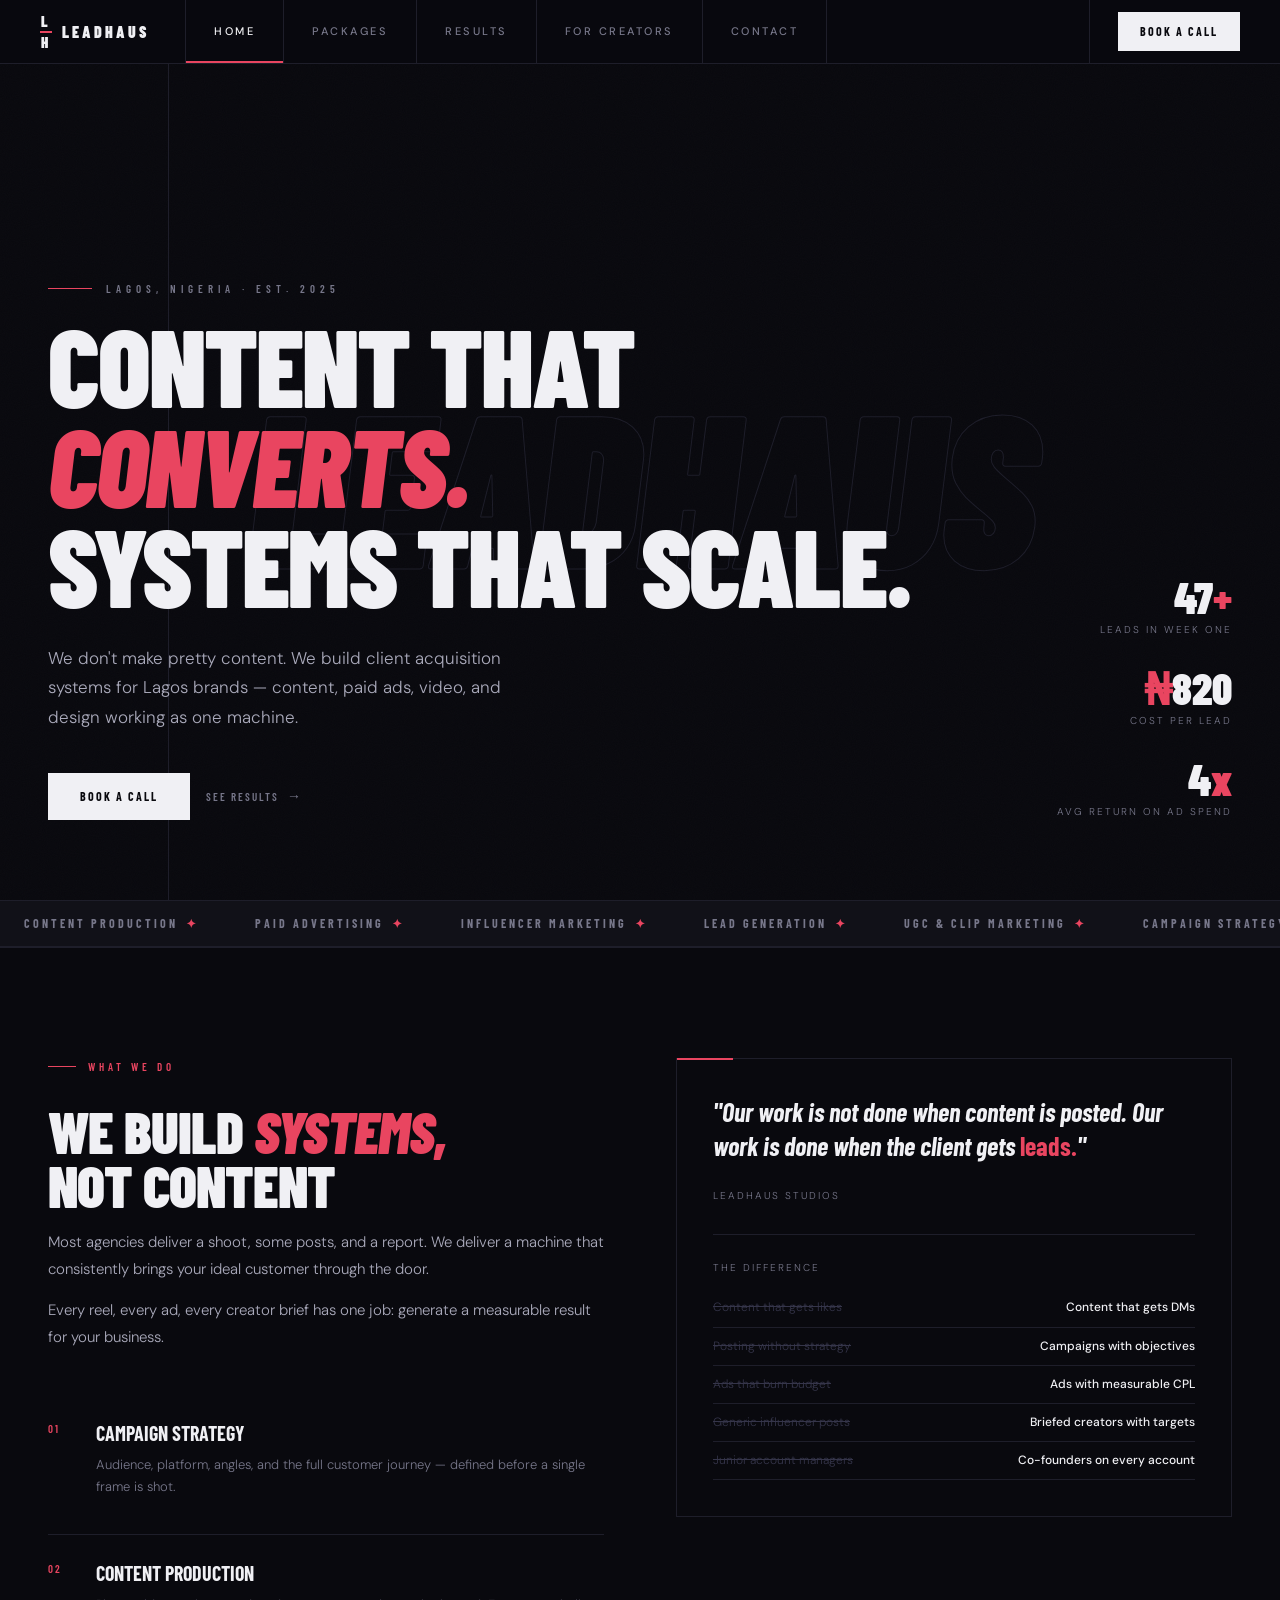
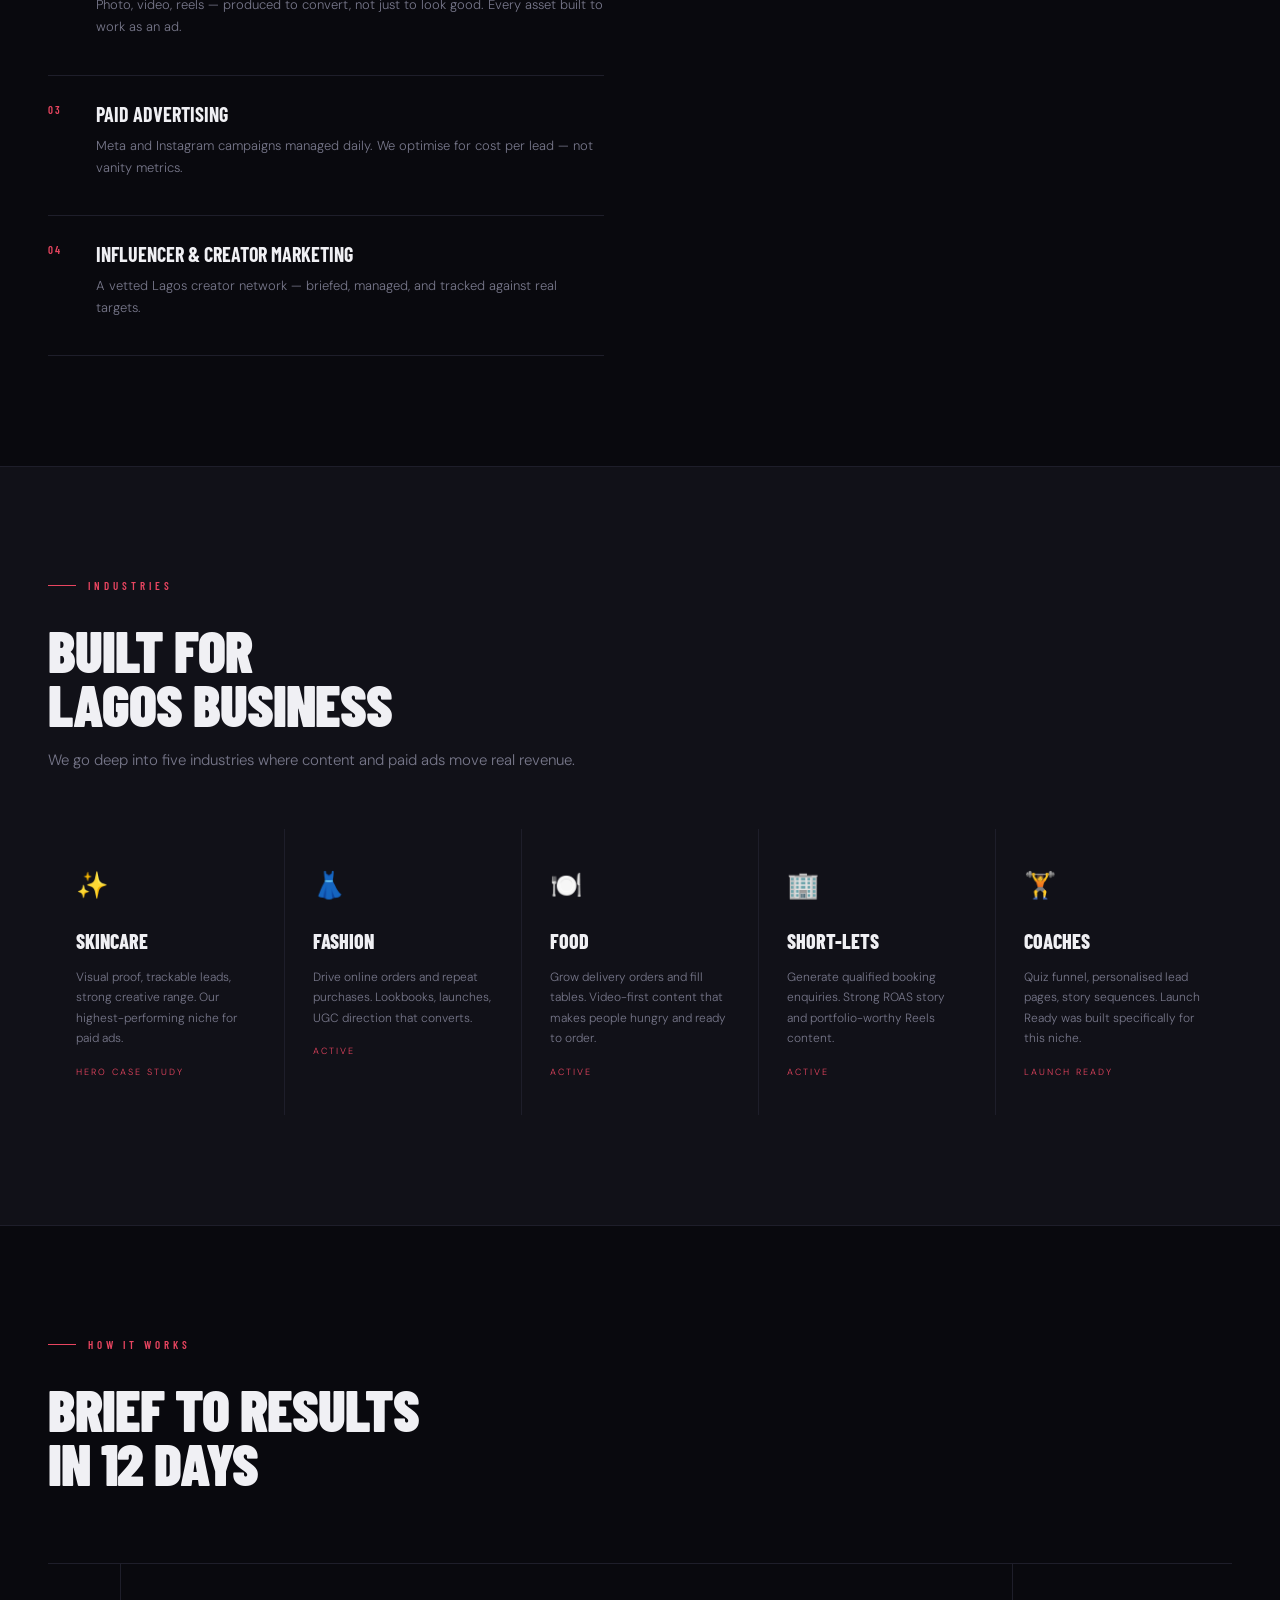
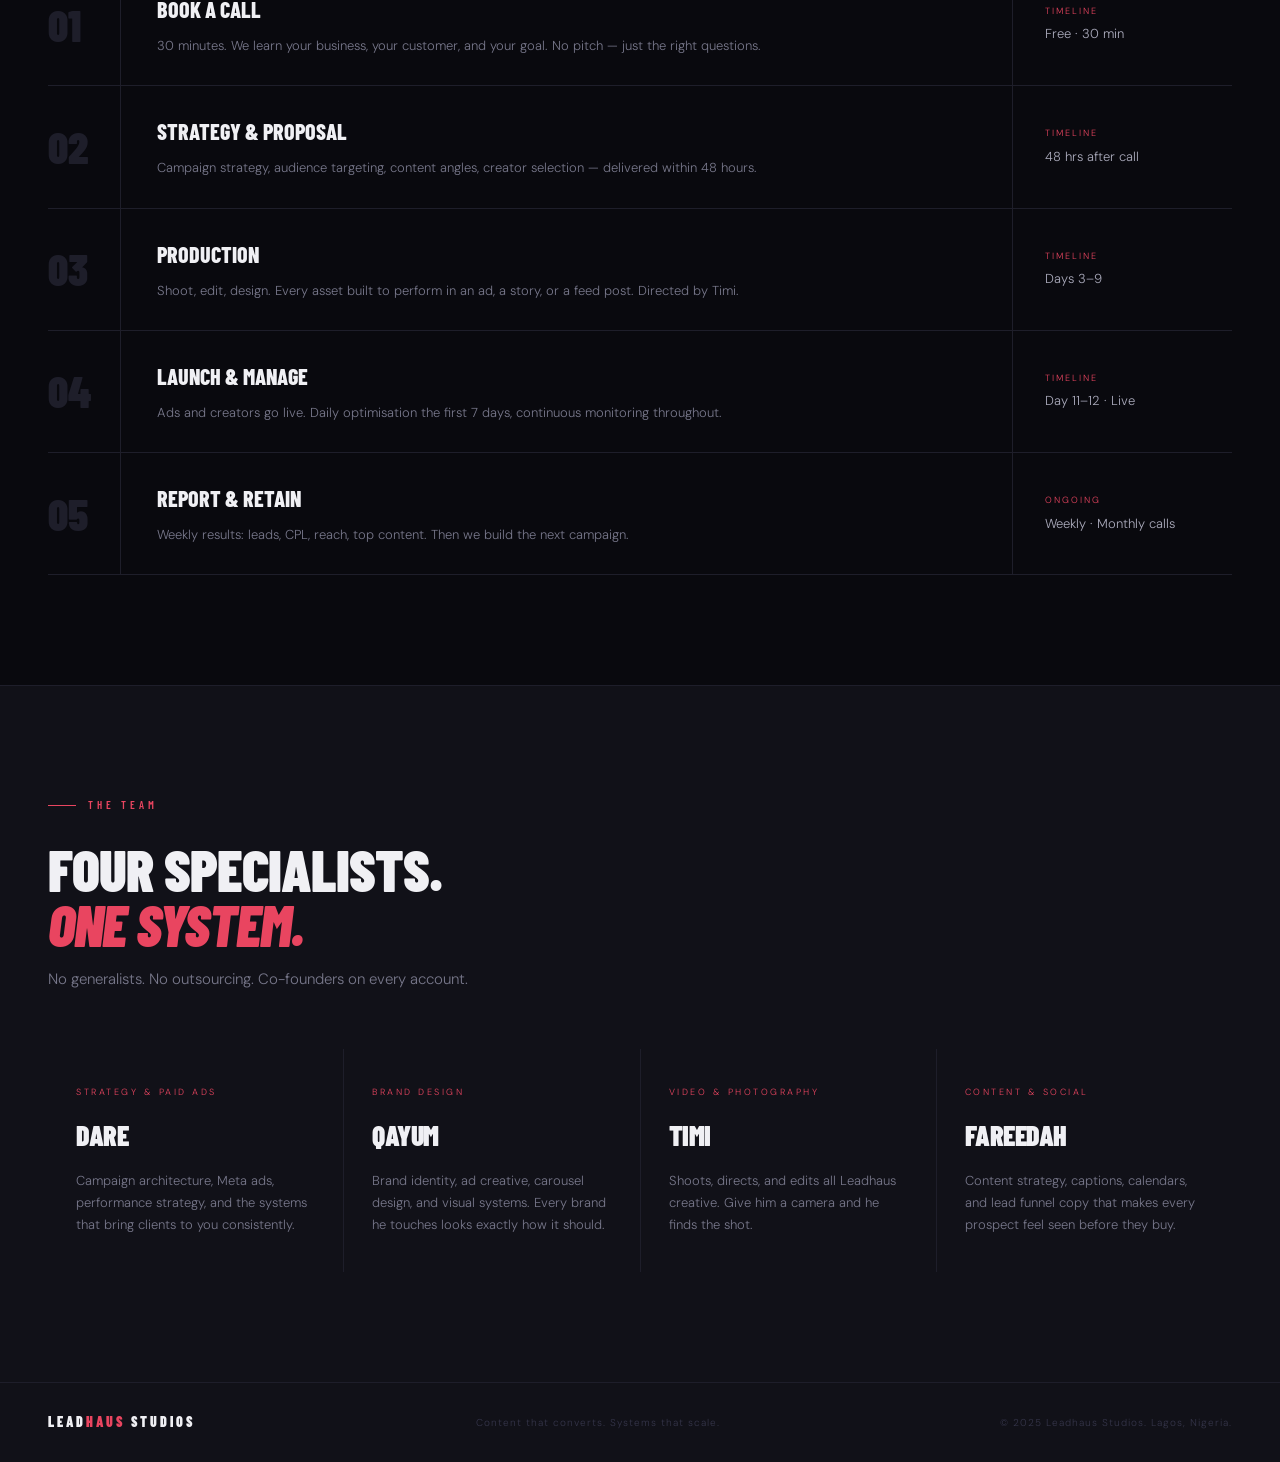
==== index.html @ 89b070f8 "Add files via upload" ====
<!DOCTYPE html>
<html lang="en">
<head>
<meta charset="UTF-8"/>
<meta name="viewport" content="width=device-width, initial-scale=1.0"/>
<title>Leadhaus Studios — Content That Converts. Systems That Scale.</title>
<link rel="preconnect" href="https://fonts.googleapis.com"/>
<link href="https://fonts.googleapis.com/css2?family=Barlow+Condensed:ital,wght@0,300;0,400;0,600;0,700;0,800;0,900;1,700;1,900&family=DM+Sans:ital,wght@0,300;0,400;0,500;1,300&display=swap" rel="stylesheet"/>
<link rel="stylesheet" href="style.css"/>
</head>
<body>
<nav>
  <a href="index.html" class="nav-logo">
    <div class="nlm"><span>L</span><div class="nlr"></div><span>H</span></div>
    LEADHAUS
  </a>
  <ul class="nav-links">
    <li><a href="index.html" class="active">Home</a></li>
    <li><a href="packages.html">Packages</a></li>
    <li><a href="results.html">Results</a></li>
    <li><a href="creators.html">For Creators</a></li>
    <li><a href="contact.html">Contact</a></li>
  </ul>
  <div class="nav-right"><a href="contact.html" class="nav-cta">Book a Call</a></div>
</nav>
<main>
<section class="hero">
    <div class="hero-ghost">LEADHAUS</div>
    <div class="hero-line" style="left:calc(48px + 120px)"></div>
    <div class="hero-content">
      <div class="hero-eye fade-up">Lagos, Nigeria &middot; Est. 2025</div>
      <h1 class="fade-up d1">Content That<br/><em>Converts.</em><br/>Systems That Scale.</h1>
      <p class="hero-sub fade-up d2">We don't make pretty content. We build client acquisition systems for Lagos brands — content, paid ads, video, and design working as one machine.</p>
      <div class="hero-acts fade-up d3">
        <a class="btn-p" href="contact.html">Book a Call</a>
        <a class="btn-g" href="results.html">See Results</a>
      </div>
    </div>
    <div class="hero-nums fade-up d2">
      <div class="hnum"><div class="hnum-n">47<span>+</span></div><div class="hnum-l">Leads in Week One</div></div>
      <div class="hnum"><div class="hnum-n"><span>₦</span>820</div><div class="hnum-l">Cost Per Lead</div></div>
      <div class="hnum"><div class="hnum-n">4<span>x</span></div><div class="hnum-l">Avg Return on Ad Spend</div></div>
    </div>
  </section>

  <div class="ticker-w">
    <div class="ticker">
      <span class="tick-i">Content Production<span>✦</span></span><span class="tick-i">Paid Advertising<span>✦</span></span><span class="tick-i">Influencer Marketing<span>✦</span></span><span class="tick-i">Lead Generation<span>✦</span></span><span class="tick-i">UGC &amp; Clip Marketing<span>✦</span></span><span class="tick-i">Campaign Strategy<span>✦</span></span><span class="tick-i">Lagos Market Experts<span>✦</span></span>
      <span class="tick-i">Content Production<span>✦</span></span><span class="tick-i">Paid Advertising<span>✦</span></span><span class="tick-i">Influencer Marketing<span>✦</span></span><span class="tick-i">Lead Generation<span>✦</span></span><span class="tick-i">UGC &amp; Clip Marketing<span>✦</span></span><span class="tick-i">Campaign Strategy<span>✦</span></span><span class="tick-i">Lagos Market Experts<span>✦</span></span>
    </div>
  </div>

  <section class="what">
    <div class="what-g">
      <div>
        <div class="sec-label fade-up">What We Do</div>
        <h2 class="fade-up d1">We Build <em>Systems,</em><br/>Not Content</h2>
        <p class="fade-up d2">Most agencies deliver a shoot, some posts, and a report. We deliver a machine that consistently brings your ideal customer through the door.</p>
        <p class="fade-up d2">Every reel, every ad, every creator brief has one job: generate a measurable result for your business.</p>
        <div class="svcs fade-up d3">
          <div class="svc"><div class="svc-n">01</div><div class="svc-b"><h4>Campaign Strategy</h4><p>Audience, platform, angles, and the full customer journey — defined before a single frame is shot.</p></div></div>
          <div class="svc"><div class="svc-n">02</div><div class="svc-b"><h4>Content Production</h4><p>Photo, video, reels — produced to convert, not just to look good. Every asset built to work as an ad.</p></div></div>
          <div class="svc"><div class="svc-n">03</div><div class="svc-b"><h4>Paid Advertising</h4><p>Meta and Instagram campaigns managed daily. We optimise for cost per lead — not vanity metrics.</p></div></div>
          <div class="svc"><div class="svc-n">04</div><div class="svc-b"><h4>Influencer &amp; Creator Marketing</h4><p>A vetted Lagos creator network — briefed, managed, and tracked against real targets.</p></div></div>
        </div>
      </div>
      <div>
        <div class="stmt fade-up d1">
          <blockquote>"Our work is not done when content is posted. Our work is done when the client gets <em>leads.</em>"</blockquote>
          <cite>Leadhaus Studios</cite>
          <div class="vs">
            <p>The difference</p>
            <div class="vs-row"><span class="no">Content that gets likes</span><span class="yes">Content that gets DMs</span></div>
            <div class="vs-row"><span class="no">Posting without strategy</span><span class="yes">Campaigns with objectives</span></div>
            <div class="vs-row"><span class="no">Ads that burn budget</span><span class="yes">Ads with measurable CPL</span></div>
            <div class="vs-row"><span class="no">Generic influencer posts</span><span class="yes">Briefed creators with targets</span></div>
            <div class="vs-row"><span class="no">Junior account managers</span><span class="yes">Co-founders on every account</span></div>
          </div>
        </div>
      </div>
    </div>
  </section>

  <section class="inds">
    <div class="inds-hd">
      <div class="sec-label fade-up">Industries</div>
      <h2 class="fade-up d1">Built For<br/>Lagos Business</h2>
      <p class="fade-up d2">We go deep into five industries where content and paid ads move real revenue.</p>
    </div>
    <div class="ind-g">
      <div class="ind-c fade-up"><span class="ind-icon">✨</span><h3>Skincare</h3><p>Visual proof, trackable leads, strong creative range. Our highest-performing niche for paid ads.</p><div class="ind-tag">Hero Case Study</div></div>
      <div class="ind-c fade-up d1"><span class="ind-icon">👗</span><h3>Fashion</h3><p>Drive online orders and repeat purchases. Lookbooks, launches, UGC direction that converts.</p><div class="ind-tag">Active</div></div>
      <div class="ind-c fade-up d2"><span class="ind-icon">🍽️</span><h3>Food</h3><p>Grow delivery orders and fill tables. Video-first content that makes people hungry and ready to order.</p><div class="ind-tag">Active</div></div>
      <div class="ind-c fade-up d3"><span class="ind-icon">🏢</span><h3>Short-lets</h3><p>Generate qualified booking enquiries. Strong ROAS story and portfolio-worthy Reels content.</p><div class="ind-tag">Active</div></div>
      <div class="ind-c fade-up d4"><span class="ind-icon">🏋️</span><h3>Coaches</h3><p>Quiz funnel, personalised lead pages, story sequences. Launch Ready was built specifically for this niche.</p><div class="ind-tag">Launch Ready</div></div>
    </div>
  </section>

  <section class="proc">
    <div class="proc-hd">
      <div class="sec-label fade-up">How It Works</div>
      <h2 class="fade-up d1">Brief To Results<br/>In 12 Days</h2>
    </div>
    <div class="fade-up d1">
      <div class="step"><div class="sn">01</div><div class="sc"><h4>Book a Call</h4><p>30 minutes. We learn your business, your customer, and your goal. No pitch — just the right questions.</p></div><div class="sd"><div class="st">Timeline</div><div class="sn2">Free &middot; 30 min</div></div></div>
      <div class="step"><div class="sn">02</div><div class="sc"><h4>Strategy &amp; Proposal</h4><p>Campaign strategy, audience targeting, content angles, creator selection — delivered within 48 hours.</p></div><div class="sd"><div class="st">Timeline</div><div class="sn2">48 hrs after call</div></div></div>
      <div class="step"><div class="sn">03</div><div class="sc"><h4>Production</h4><p>Shoot, edit, design. Every asset built to perform in an ad, a story, or a feed post. Directed by Timi.</p></div><div class="sd"><div class="st">Timeline</div><div class="sn2">Days 3–9</div></div></div>
      <div class="step"><div class="sn">04</div><div class="sc"><h4>Launch &amp; Manage</h4><p>Ads and creators go live. Daily optimisation the first 7 days, continuous monitoring throughout.</p></div><div class="sd"><div class="st">Timeline</div><div class="sn2">Day 11–12 &middot; Live</div></div></div>
      <div class="step"><div class="sn">05</div><div class="sc"><h4>Report &amp; Retain</h4><p>Weekly results: leads, CPL, reach, top content. Then we build the next campaign.</p></div><div class="sd"><div class="st">Ongoing</div><div class="sn2">Weekly &middot; Monthly calls</div></div></div>
    </div>
  </section>

  <section class="team-sec">
    <div class="sec-label fade-up">The Team</div>
    <h2 class="fade-up d1">Four Specialists.<br/><em>One System.</em></h2>
    <p class="fade-up d2" style="font-size:15px;color:var(--dim);max-width:480px;margin-top:0;margin-bottom:0;line-height:1.7">No generalists. No outsourcing. Co-founders on every account.</p>
    <div class="team-g">
      <div class="tm fade-up"><div class="tm-role">Strategy &amp; Paid Ads</div><div class="tm-name">Dare</div><div class="tm-desc">Campaign architecture, Meta ads, performance strategy, and the systems that bring clients to you consistently.</div></div>
      <div class="tm fade-up d1"><div class="tm-role">Brand Design</div><div class="tm-name">Qayum</div><div class="tm-desc">Brand identity, ad creative, carousel design, and visual systems. Every brand he touches looks exactly how it should.</div></div>
      <div class="tm fade-up d2"><div class="tm-role">Video &amp; Photography</div><div class="tm-name">Timi</div><div class="tm-desc">Shoots, directs, and edits all Leadhaus creative. Give him a camera and he finds the shot.</div></div>
      <div class="tm fade-up d3"><div class="tm-role">Content &amp; Social</div><div class="tm-name">Fareedah</div><div class="tm-desc">Content strategy, captions, calendars, and lead funnel copy that makes every prospect feel seen before they buy.</div></div>
    </div>
  </section>

  <footer><div class="fl">Lead<span>haus</span> Studios</div><p>Content that converts. Systems that scale.</p><p>&copy; 2025 Leadhaus Studios. Lagos, Nigeria.</p></footer>
</main>
<script>

const obs=new IntersectionObserver(entries=>{entries.forEach(e=>{if(e.isIntersecting)e.target.classList.add('v');});},{threshold:.1});
document.querySelectorAll('.fade-up').forEach(el=>obs.observe(el));
setTimeout(()=>{document.querySelectorAll('.fade-up').forEach(el=>{if(el.getBoundingClientRect().top<window.innerHeight)el.classList.add('v');});},100);

</script>
</body>
</html>
---- style.css ----
:root{--black:#09090E;--dark:#111118;--card:#15151D;--border:#1E1E2A;--muted:#35354A;--dim:#77778A;--off:#AAAABB;--white:#F0F0F4;--red:#E94560;--fd:'Barlow Condensed',sans-serif;--fb:'DM Sans',sans-serif}
*,*::before,*::after{box-sizing:border-box;margin:0;padding:0}
html{scroll-behavior:smooth}
body{background:var(--black);color:var(--white);font-family:var(--fb);font-weight:300;line-height:1.6;overflow-x:hidden;cursor:pointer;min-height:100vh}
body::before{content:'';position:fixed;inset:0;z-index:0;pointer-events:none;opacity:.022;background-image:url("data:image/svg+xml,%3Csvg viewBox='0 0 200 200' xmlns='http://www.w3.org/2000/svg'%3E%3Cfilter id='n'%3E%3CfeTurbulence type='fractalNoise' baseFrequency='.85' numOctaves='4' stitchTiles='stitch'/%3E%3C/filter%3E%3Crect width='100%25' height='100%25' filter='url(%23n)'/%3E%3C/svg%3E");background-size:180px}

/* NAV */
nav{position:fixed;top:0;left:0;right:0;z-index:200;display:flex;align-items:stretch;border-bottom:1px solid var(--border);background:rgba(9,9,14,.93);backdrop-filter:blur(20px);height:64px}
.nav-logo{display:flex;align-items:center;gap:10px;padding:0 36px 0 40px;font-family:var(--fd);font-weight:900;font-size:16px;letter-spacing:3px;text-transform:uppercase;color:var(--white);text-decoration:none;border-right:1px solid var(--border);white-space:nowrap;flex-shrink:0;cursor:pointer}
.nlm{display:flex;flex-direction:column;align-items:center;line-height:1}
.nlm span{font-size:15px}
.nlr{width:12px;height:2px;background:var(--red);margin:2px 0}
.nav-links{display:flex;align-items:stretch;flex:1;list-style:none}
.nav-links li{display:flex}
.nav-links a{display:flex;align-items:center;padding:0 28px;font-size:11px;font-weight:500;letter-spacing:2.5px;text-transform:uppercase;color:var(--dim);text-decoration:none;border-right:1px solid var(--border);transition:color .2s,background .2s;position:relative;cursor:pointer}
.nav-links a::after{content:'';position:absolute;bottom:0;left:0;right:0;height:2px;background:var(--red);transform:scaleX(0);transform-origin:left;transition:transform .25s cubic-bezier(.4,0,0,1)}
.nav-links a:hover{color:var(--white);background:rgba(255,255,255,.025)}
.nav-links a.active{color:var(--white)}
.nav-links a.active::after{transform:scaleX(1)}
.nav-right{display:flex;align-items:center;margin-left:auto;padding:0 40px 0 28px;border-left:1px solid var(--border)}
.nav-cta{font-family:var(--fd);font-weight:700;font-size:12px;letter-spacing:2px;text-transform:uppercase;color:var(--black);background:var(--white);padding:10px 22px;text-decoration:none;transition:background .2s,color .2s;cursor:pointer}
.nav-cta:hover{background:var(--red);color:var(--white)}

/* PAGES */
main{display:block;min-height:100vh;padding-top:64px;animation:fadeIn .35s ease forwards}
@keyframes fadeIn{from{opacity:0;transform:translateY(8px)}to{opacity:1;transform:translateY(0)}}

/* SHARED */
.sec-label{font-family:var(--fd);font-size:11px;font-weight:600;letter-spacing:4px;text-transform:uppercase;color:var(--red);display:flex;align-items:center;gap:12px;margin-bottom:28px}
.sec-label::before{content:'';width:28px;height:1px;background:var(--red)}
.btn-p{font-family:var(--fd);font-weight:700;font-size:12px;letter-spacing:2px;text-transform:uppercase;color:var(--black);background:var(--white);padding:14px 32px;text-decoration:none;display:inline-block;border:none;cursor:pointer;transition:background .25s,color .25s}
.btn-p:hover{background:var(--red);color:var(--white)}
.btn-g{font-family:var(--fd);font-weight:600;font-size:11px;letter-spacing:2px;text-transform:uppercase;color:var(--dim);text-decoration:none;display:inline-flex;align-items:center;gap:8px;border:none;background:none;cursor:pointer;transition:color .2s}
.btn-g:hover{color:var(--white)}
.btn-g::after{content:'→';font-size:14px}
.fade-up{opacity:0;transform:translateY(28px);transition:opacity .65s ease,transform .65s ease}
.fade-up.v{opacity:1;transform:translateY(0)}
.d1{transition-delay:.1s}.d2{transition-delay:.2s}.d3{transition-delay:.3s}.d4{transition-delay:.4s}
h2{font-family:var(--fd);font-size:clamp(36px,4.5vw,60px);font-weight:900;line-height:.95;text-transform:uppercase;letter-spacing:-1px;margin-bottom:16px}
h2 em{color:var(--red);font-style:italic}
footer{background:var(--dark);padding:28px 48px;border-top:1px solid var(--border);display:flex;justify-content:space-between;align-items:center}
.fl{font-family:var(--fd);font-size:14px;font-weight:900;letter-spacing:3px;text-transform:uppercase}
.fl span{color:var(--red)}
footer p{font-size:10px;color:var(--muted);letter-spacing:1px}

/* HOME HERO */
.hero{min-height:calc(100vh - 64px);display:flex;flex-direction:column;justify-content:flex-end;padding:0 48px 80px;position:relative;overflow:hidden}
.hero-ghost{position:absolute;top:50%;left:50%;transform:translate(-50%,-50%);font-family:var(--fd);font-size:clamp(100px,17vw,240px);font-weight:900;font-style:italic;letter-spacing:-4px;color:transparent;-webkit-text-stroke:1px var(--border);white-space:nowrap;pointer-events:none;user-select:none}
.hero-line{position:absolute;top:0;bottom:0;width:1px;background:var(--border)}
.hero-content{position:relative;z-index:2;max-width:900px}
.hero-eye{font-family:var(--fd);font-size:11px;font-weight:600;letter-spacing:5px;text-transform:uppercase;color:var(--dim);display:flex;align-items:center;gap:14px;margin-bottom:18px}
.hero-eye::before{content:'';width:44px;height:1px;background:var(--red)}
h1{font-family:var(--fd);font-size:clamp(56px,8.5vw,118px);font-weight:900;line-height:.92;letter-spacing:-2px;text-transform:uppercase;margin-bottom:28px}
h1 em{font-style:italic;color:var(--red)}
.hero-sub{font-size:17px;font-weight:300;color:var(--off);max-width:500px;line-height:1.75;margin-bottom:40px}
.hero-acts{display:flex;gap:16px;align-items:center;flex-wrap:wrap}
.hero-nums{position:absolute;right:48px;bottom:80px;display:flex;flex-direction:column;gap:28px;z-index:2}
.hnum{text-align:right}
.hnum-n{font-family:var(--fd);font-size:44px;font-weight:900;line-height:1}
.hnum-n span{color:var(--red)}
.hnum-l{font-size:10px;letter-spacing:2px;text-transform:uppercase;color:var(--dim);margin-top:3px}

/* TICKER */
.ticker-w{border-top:1px solid var(--border);border-bottom:1px solid var(--border);padding:13px 0;overflow:hidden;background:var(--dark)}
.ticker{display:flex;animation:tick 22s linear infinite;white-space:nowrap}
.tick-i{font-family:var(--fd);font-size:12px;font-weight:700;letter-spacing:3px;text-transform:uppercase;color:var(--dim);padding:0 24px;flex-shrink:0}
.tick-i span{color:var(--red);margin:0 8px}
@keyframes tick{from{transform:translateX(0)}to{transform:translateX(-50%)}}

/* WHAT WE DO */
.what{padding:110px 48px;border-top:1px solid var(--border)}
.what-g{display:grid;grid-template-columns:1fr 1fr;gap:72px;align-items:start}
.what-g p{font-size:15px;color:var(--off);line-height:1.8;margin-bottom:14px}
.svcs{margin-top:44px}
.svc{display:flex;gap:22px;align-items:flex-start;padding:22px 0;border-bottom:1px solid var(--border)}
.svc-n{font-family:var(--fd);font-size:11px;font-weight:600;letter-spacing:2px;color:var(--red);padding-top:3px;min-width:26px}
.svc-b h4{font-family:var(--fd);font-size:20px;font-weight:700;text-transform:uppercase;margin-bottom:5px}
.svc-b p{font-size:13px;color:var(--dim);line-height:1.7}
.stmt{border:1px solid var(--border);padding:36px;position:relative}
.stmt::before{content:'';position:absolute;top:-1px;left:0;width:56px;height:2px;background:var(--red)}
.stmt blockquote{font-family:var(--fd);font-size:26px;font-weight:700;font-style:italic;line-height:1.3;color:var(--white);margin-bottom:18px}
.stmt blockquote em{color:var(--red);font-style:normal}
.stmt cite{font-size:10px;letter-spacing:2px;text-transform:uppercase;color:var(--dim);font-style:normal}
.vs{margin-top:28px;border-top:1px solid var(--border);padding-top:24px}
.vs p{font-size:10px;letter-spacing:2px;text-transform:uppercase;color:var(--dim);margin-bottom:12px}
.vs-row{display:flex;justify-content:space-between;padding:9px 0;border-bottom:1px solid var(--border);font-size:12px}
.vs-row .no{color:var(--muted);text-decoration:line-through}
.vs-row .yes{color:var(--white);font-weight:500}

/* INDUSTRIES */
.inds{padding:110px 48px;background:var(--dark);border-top:1px solid var(--border)}
.inds-hd{margin-bottom:56px;max-width:560px}
.inds-hd p{font-size:15px;color:var(--dim);line-height:1.7}
.ind-g{display:grid;grid-template-columns:repeat(5,1fr);gap:1px;background:var(--border)}
.ind-c{background:var(--dark);padding:36px 28px;position:relative;overflow:hidden;transition:background .25s}
.ind-c::after{content:'';position:absolute;bottom:0;left:0;right:0;height:2px;background:var(--red);transform:scaleX(0);transform-origin:left;transition:transform .3s}
.ind-c:hover{background:var(--card)}
.ind-c:hover::after{transform:scaleX(1)}
.ind-icon{font-size:26px;margin-bottom:18px;display:block}
.ind-c h3{font-family:var(--fd);font-size:20px;font-weight:800;text-transform:uppercase;margin-bottom:10px}
.ind-c p{font-size:12px;color:var(--dim);line-height:1.7}
.ind-tag{margin-top:16px;font-size:9px;letter-spacing:2px;text-transform:uppercase;color:var(--red)}

/* PROCESS */
.proc{padding:110px 48px;border-top:1px solid var(--border)}
.proc-hd{margin-bottom:72px}
.proc-hd h2{max-width:620px}
.step{display:grid;grid-template-columns:72px 1fr 220px;align-items:stretch;border-top:1px solid var(--border);transition:background .2s}
.step:last-child{border-bottom:1px solid var(--border)}
.step:hover{background:var(--card)}
.sn{font-family:var(--fd);font-size:44px;font-weight:900;color:var(--border);padding:28px 0;line-height:1;align-self:center;transition:color .3s}
.step:hover .sn{color:var(--red)}
.sc{padding:28px 36px;border-left:1px solid var(--border)}
.sc h4{font-family:var(--fd);font-size:22px;font-weight:800;text-transform:uppercase;margin-bottom:8px}
.sc p{font-size:13px;color:var(--dim);line-height:1.7}
.sd{padding:28px 32px;border-left:1px solid var(--border);display:flex;flex-direction:column;justify-content:center;gap:6px}
.sd .st{font-size:9px;letter-spacing:2px;text-transform:uppercase;color:var(--red)}
.sd .sn2{font-size:13px;color:var(--off)}

/* TEAM */
.team-sec{padding:110px 48px;background:var(--dark);border-top:1px solid var(--border)}
.team-g{display:grid;grid-template-columns:repeat(4,1fr);gap:1px;background:var(--border);margin-top:56px}
.tm{background:var(--dark);padding:36px 28px;position:relative;overflow:hidden;transition:background .2s}
.tm::after{content:'';position:absolute;bottom:0;left:0;right:0;height:2px;background:var(--red);transform:scaleX(0);transform-origin:left;transition:transform .3s}
.tm:hover{background:var(--card)}
.tm:hover::after{transform:scaleX(1)}
.tm-role{font-size:9px;letter-spacing:2.5px;text-transform:uppercase;color:var(--red);margin-bottom:14px}
.tm-name{font-family:var(--fd);font-size:28px;font-weight:900;text-transform:uppercase;letter-spacing:-.5px;margin-bottom:12px}
.tm-desc{font-size:13px;color:var(--dim);line-height:1.7}

/* RESULTS */
.res-hero{padding:90px 48px 60px;border-bottom:1px solid var(--border)}
.res-hero p{font-size:16px;color:var(--dim);max-width:520px;line-height:1.7}
.stats-bar{display:grid;grid-template-columns:repeat(4,1fr);gap:1px;background:var(--border);border-bottom:1px solid var(--border)}
.stat-box{background:var(--dark);padding:36px 32px}
.sbl{font-size:10px;letter-spacing:2.5px;text-transform:uppercase;color:var(--dim);margin-bottom:10px}
.sbn{font-family:var(--fd);font-size:clamp(36px,4vw,52px);font-weight:900;line-height:1}
.sbn span{color:var(--red)}
.sbsub{font-size:11px;color:var(--muted);margin-top:6px}
.cases{padding:80px 48px}
.cases-hd{font-family:var(--fd);font-size:14px;font-weight:600;letter-spacing:3px;text-transform:uppercase;color:var(--dim);margin-bottom:32px;padding-bottom:16px;border-bottom:1px solid var(--border)}
.case-g{display:flex;flex-direction:column;gap:1px;background:var(--border);margin-bottom:48px}
.case{background:var(--dark);display:grid;grid-template-columns:260px 1fr 1fr 1fr;align-items:stretch;gap:1px;background:var(--border)}
.case:hover .case-left{background:var(--card)}
.case-left{background:var(--dark);padding:36px 32px}
.case-tag{font-size:9px;letter-spacing:2.5px;text-transform:uppercase;color:var(--red);margin-bottom:12px}
.case-brand{font-family:var(--fd);font-size:22px;font-weight:900;text-transform:uppercase;margin-bottom:6px}
.case-niche{font-size:12px;color:var(--dim)}
.case-meta{font-size:10px;color:var(--muted);margin-top:8px}
.case-m{background:var(--dark);padding:36px 32px}
.case-ml{font-size:9px;letter-spacing:2px;text-transform:uppercase;color:var(--dim);margin-bottom:8px}
.case-mv{font-family:var(--fd);font-size:28px;font-weight:900}
.case-mv span{color:var(--red)}
.case-ms{font-size:11px;color:var(--muted);margin-top:4px}
.case-quote{font-size:13px;color:var(--off);line-height:1.6;font-style:italic;margin-top:6px}
.coming{background:var(--card);border:1px dashed var(--muted);padding:56px 48px;text-align:center}
.coming strong{color:var(--dim);display:block;font-family:var(--fd);font-size:22px;font-weight:900;text-transform:uppercase;letter-spacing:1px;margin-bottom:8px}
.coming p{font-size:13px;color:var(--muted);line-height:1.7;max-width:420px;margin:0 auto 24px}
.res-cta{padding:60px 48px;text-align:center;border-top:1px solid var(--border)}
.res-cta h3{font-family:var(--fd);font-size:clamp(28px,3vw,44px);font-weight:900;text-transform:uppercase;margin-bottom:10px}
.res-cta p{font-size:14px;color:var(--dim);margin-bottom:28px}

/* PACKAGES */
.pkg-hero{padding:90px 48px 60px;border-bottom:1px solid var(--border)}
.pkg-note{font-size:11px;color:var(--muted);margin-top:10px}
.pkgs{padding:0 48px 80px}
.pkg-g{display:grid;grid-template-columns:repeat(3,1fr);gap:1px;background:var(--border);margin-top:1px}
.pkg{background:var(--dark);padding:44px 36px;transition:background .2s}
.pkg:hover{background:var(--card)}
.pkg.feat{background:var(--red)}
.pkg.feat:hover{background:#d03b52}
.pkg-tag{font-size:9px;letter-spacing:2.5px;text-transform:uppercase;color:var(--dim);margin-bottom:20px}
.pkg.feat .pkg-tag{color:rgba(255,255,255,.6)}
.pkg-name{font-family:var(--fd);font-size:32px;font-weight:900;text-transform:uppercase;margin-bottom:4px}
.pkg-price{font-family:var(--fd);font-size:48px;font-weight:900;line-height:1;margin-bottom:4px}
.pkg-mo{font-size:13px;color:var(--dim);margin-bottom:36px}
.pkg.feat .pkg-mo{color:rgba(255,255,255,.65)}
.pkg-list{list-style:none;display:flex;flex-direction:column;gap:10px}
.pkg-list li{font-size:14px;color:var(--off);display:flex;gap:10px;align-items:flex-start}
.pkg.feat .pkg-list li{color:rgba(255,255,255,.85)}
.pkg-list li::before{content:'—';color:var(--red);font-size:12px;margin-top:3px;flex-shrink:0}
.pkg.feat .pkg-list li::before{color:rgba(255,255,255,.5)}
.lr-strip{background:var(--card);border:1px solid var(--border);padding:44px;display:grid;grid-template-columns:1fr auto;gap:48px;align-items:center;margin-top:1px}
.lr-tag{font-size:9px;letter-spacing:2.5px;text-transform:uppercase;color:var(--red);margin-bottom:16px}
.lr-title{font-family:var(--fd);font-size:28px;font-weight:900;text-transform:uppercase;margin-bottom:10px}
.lr-desc{font-size:14px;color:var(--dim);max-width:560px;line-height:1.7}
.lr-right{text-align:right;white-space:nowrap}
.lr-price{font-family:var(--fd);font-size:42px;font-weight:900;display:block;margin-bottom:4px}
.lr-note{font-size:11px;color:var(--muted)}
.addons{padding:0 48px 100px}
.addons h3{font-family:var(--fd);font-size:32px;font-weight:900;text-transform:uppercase;margin-bottom:32px;padding-top:56px;border-top:1px solid var(--border)}
.addon-g{display:flex;flex-direction:column}
.addon{display:grid;grid-template-columns:220px 1fr 140px;border-top:1px solid var(--border);padding:18px 0;align-items:center;gap:24px}
.addon:last-child{border-bottom:1px solid var(--border)}
.addon-n{font-family:var(--fd);font-size:15px;font-weight:700;text-transform:uppercase}
.addon-d{font-size:13px;color:var(--dim);line-height:1.5}
.addon-p{font-family:var(--fd);font-size:17px;font-weight:700;text-align:right}

/* CREATORS */
.cr-hero{padding:90px 48px 0;position:relative;overflow:hidden;border-bottom:1px solid var(--border)}
.cr-ghost{position:absolute;top:0;right:-40px;font-family:var(--fd);font-size:clamp(120px,16vw,200px);font-weight:900;font-style:italic;letter-spacing:-4px;color:transparent;-webkit-text-stroke:1px var(--border);white-space:nowrap;pointer-events:none;user-select:none;line-height:1}
.cr-content{position:relative;z-index:2;max-width:700px;padding-bottom:72px}
.cr-content p{font-size:17px;color:var(--off);line-height:1.75;max-width:500px;margin-bottom:36px}
.cr-who{padding:80px 48px;border-bottom:1px solid var(--border);background:var(--dark)}
.cr-who-sub{font-size:15px;color:var(--dim);max-width:520px;line-height:1.7;margin-bottom:48px}
.cr-who-g{display:grid;grid-template-columns:repeat(4,1fr);gap:1px;background:var(--border)}
.cr-who-c{background:var(--dark);padding:36px 32px;transition:background .2s}
.cr-who-c:hover{background:var(--card)}
.cr-who-c .icon{font-size:28px;margin-bottom:16px;display:block}
.cr-who-c h4{font-family:var(--fd);font-size:20px;font-weight:700;text-transform:uppercase;margin-bottom:8px}
.cr-who-c p{font-size:13px;color:var(--dim);line-height:1.7}
.cr-why{padding:80px 48px;border-bottom:1px solid var(--border)}
.cr-why h3{font-family:var(--fd);font-size:clamp(36px,3.5vw,54px);font-weight:900;line-height:.95;text-transform:uppercase;margin-bottom:48px}
.cr-benefits{display:flex;flex-direction:column}
.cr-ben{display:grid;grid-template-columns:64px 1fr 200px;align-items:center;border-top:1px solid var(--border);padding:24px 0;transition:all .2s;gap:24px}
.cr-ben:last-child{border-bottom:1px solid var(--border)}
.cr-ben:hover{background:var(--card);padding:24px 16px;margin:0 -16px}
.cr-ben .cb-i{font-size:28px}
.cr-ben h4{font-family:var(--fd);font-size:22px;font-weight:700;text-transform:uppercase;margin-bottom:4px}
.cr-ben p{font-size:13px;color:var(--dim);line-height:1.6}
.cb-tag{font-size:9px;letter-spacing:2px;text-transform:uppercase;color:var(--red);text-align:right}
.cr-niches{padding:80px 48px;background:var(--dark);border-bottom:1px solid var(--border)}
.niche-g{display:grid;grid-template-columns:repeat(4,1fr);gap:1px;background:var(--border);margin-top:40px}
.niche-c{background:var(--dark);padding:32px 26px;position:relative;overflow:hidden;transition:background .2s}
.niche-c:hover{background:var(--card)}
.niche-c::before{content:'';position:absolute;left:0;top:0;bottom:0;width:2px;background:var(--red)}
.niche-c .ni{font-size:24px;margin-bottom:14px;display:block}
.niche-c h4{font-family:var(--fd);font-size:18px;font-weight:800;text-transform:uppercase;margin-bottom:8px}
.niche-c p{font-size:12px;color:var(--dim);line-height:1.6}
.cr-form{padding:80px 48px;border-top:1px solid var(--border)}
.cr-form-grid{display:grid;grid-template-columns:1fr 1fr;gap:1px;background:var(--border);max-width:760px}
.cr-field{background:var(--dark);padding:0}
.cr-field label{display:block;font-size:9px;letter-spacing:2.5px;text-transform:uppercase;color:var(--red);padding:16px 20px 6px}
.cr-field input,.cr-field select,.cr-field textarea{width:100%;background:transparent;border:none;outline:none;color:var(--white);font-family:var(--fb);font-size:14px;font-weight:300;padding:0 20px 16px;cursor:pointer}
.cr-field select option{background:var(--dark);color:var(--white)}
.cr-field textarea{resize:none;height:90px;cursor:text}
.cr-field input{cursor:text}
.cr-field.full{grid-column:1/-1}
.cr-submit{margin-top:1px;background:var(--border);padding:20px;grid-column:1/-1;display:flex;align-items:center;justify-content:space-between}
.cr-note{font-size:11px;color:var(--dim)}
.cr-submit-btn{font-family:var(--fd);font-weight:700;font-size:12px;letter-spacing:2.5px;text-transform:uppercase;color:var(--black);background:var(--white);padding:13px 28px;border:none;cursor:pointer;transition:background .2s,color .2s}
.cr-submit-btn:hover{background:var(--red);color:var(--white)}

/* CONTACT */
.ct-wrap{display:grid;grid-template-columns:1fr 1fr;min-height:calc(100vh - 64px)}
.ct-left{padding:80px 48px;border-right:1px solid var(--border);display:flex;flex-direction:column;justify-content:space-between;position:relative;overflow:hidden}
.ct-ghost{position:absolute;bottom:-20px;left:-20px;font-family:var(--fd);font-size:clamp(100px,14vw,180px);font-weight:900;font-style:italic;color:transparent;-webkit-text-stroke:1px var(--border);pointer-events:none;user-select:none;line-height:1}
.ct-left h2{margin-bottom:16px;position:relative;z-index:2}
.ct-left>p{font-size:16px;color:var(--dim);line-height:1.75;max-width:400px;position:relative;z-index:2;margin-bottom:32px}
.ct-ctas{display:flex;flex-direction:column;gap:1px;max-width:380px;position:relative;z-index:2}
.ct-cta-row{display:flex;align-items:center;gap:16px;padding:18px 20px;border:1px solid var(--border);text-decoration:none;color:var(--white);transition:all .2s;cursor:pointer}
.ct-cta-row:hover{border-color:var(--red);background:rgba(233,69,96,.05)}
.ct-cta-icon{width:36px;height:36px;background:rgba(233,69,96,.1);display:flex;align-items:center;justify-content:center;flex-shrink:0;font-size:16px}
.ct-cta-text h4{font-family:var(--fd);font-size:15px;font-weight:700;text-transform:uppercase;margin-bottom:1px}
.ct-cta-text p{font-size:11px;color:var(--dim)}
.ct-details{position:relative;z-index:2}
.ct-det-item{padding:20px 0;border-top:1px solid var(--border)}
.ct-det-item:last-child{border-bottom:1px solid var(--border)}
.dl{font-size:9px;letter-spacing:3px;text-transform:uppercase;color:var(--red);margin-bottom:6px}
.dv{font-family:var(--fd);font-size:20px;font-weight:700;color:var(--white)}
.dv a{color:var(--white);text-decoration:none;transition:color .2s}
.dv a:hover{color:var(--red)}
.ct-right{padding:80px 48px;background:var(--dark)}
.ct-right h3{font-family:var(--fd);font-size:32px;font-weight:800;text-transform:uppercase;margin-bottom:8px}
.ct-right>p{font-size:14px;color:var(--dim);margin-bottom:40px;line-height:1.6}
.ct-form{display:flex;flex-direction:column;gap:1px;background:var(--border)}
.ct-f{background:var(--dark);padding:0}
.ct-f label{display:block;font-size:9px;letter-spacing:2.5px;text-transform:uppercase;color:var(--red);padding:16px 20px 6px}
.ct-f input,.ct-f select,.ct-f textarea{width:100%;background:transparent;border:none;outline:none;color:var(--white);font-family:var(--fb);font-size:14px;font-weight:300;padding:0 20px 16px;cursor:text}
.ct-f select{cursor:pointer}
.ct-f select option{background:var(--dark);color:var(--white)}
.ct-f textarea{resize:none;height:110px;cursor:text}
.ct-type{display:grid;grid-template-columns:1fr 1fr;gap:1px}
.ct-submit-row{background:var(--black);padding:20px;display:flex;align-items:center;justify-content:space-between;border-top:1px solid var(--border)}
.ct-small{font-size:11px;color:var(--muted)}

/* RESPONSIVE */
@media(max-width:960px){
  .nav-links{display:none}
  nav{padding:0 24px}
  .nav-logo{padding:0 20px}
  .hero,.what,.inds,.proc,.team-sec,.res-hero,.cases,.pkg-hero,.pkgs,.addons,.cr-hero,.cr-who,.cr-why,.cr-niches,.cr-form,.ct-left,.ct-right{padding-left:24px;padding-right:24px}
  h1{font-size:52px}
  .what-g,.ct-wrap{grid-template-columns:1fr}
  .ind-g,.niche-g,.cr-who-g{grid-template-columns:1fr 1fr}
  .pkg-g,.team-g{grid-template-columns:1fr}
  .stats-bar{grid-template-columns:1fr 1fr}
  .case{grid-template-columns:1fr 1fr}
  .lr-strip{grid-template-columns:1fr}
  .lr-right{text-align:left}
  .step{grid-template-columns:48px 1fr}.sd{display:none}
  .cr-ben{grid-template-columns:48px 1fr}.cb-tag{display:none}
  .hero-nums{display:none}
  footer{flex-direction:column;gap:8px;text-align:center;padding:20px 24px}
}
main{display:block;min-height:100vh;padding-top:64px;animation:fadeIn .35s ease forwards}
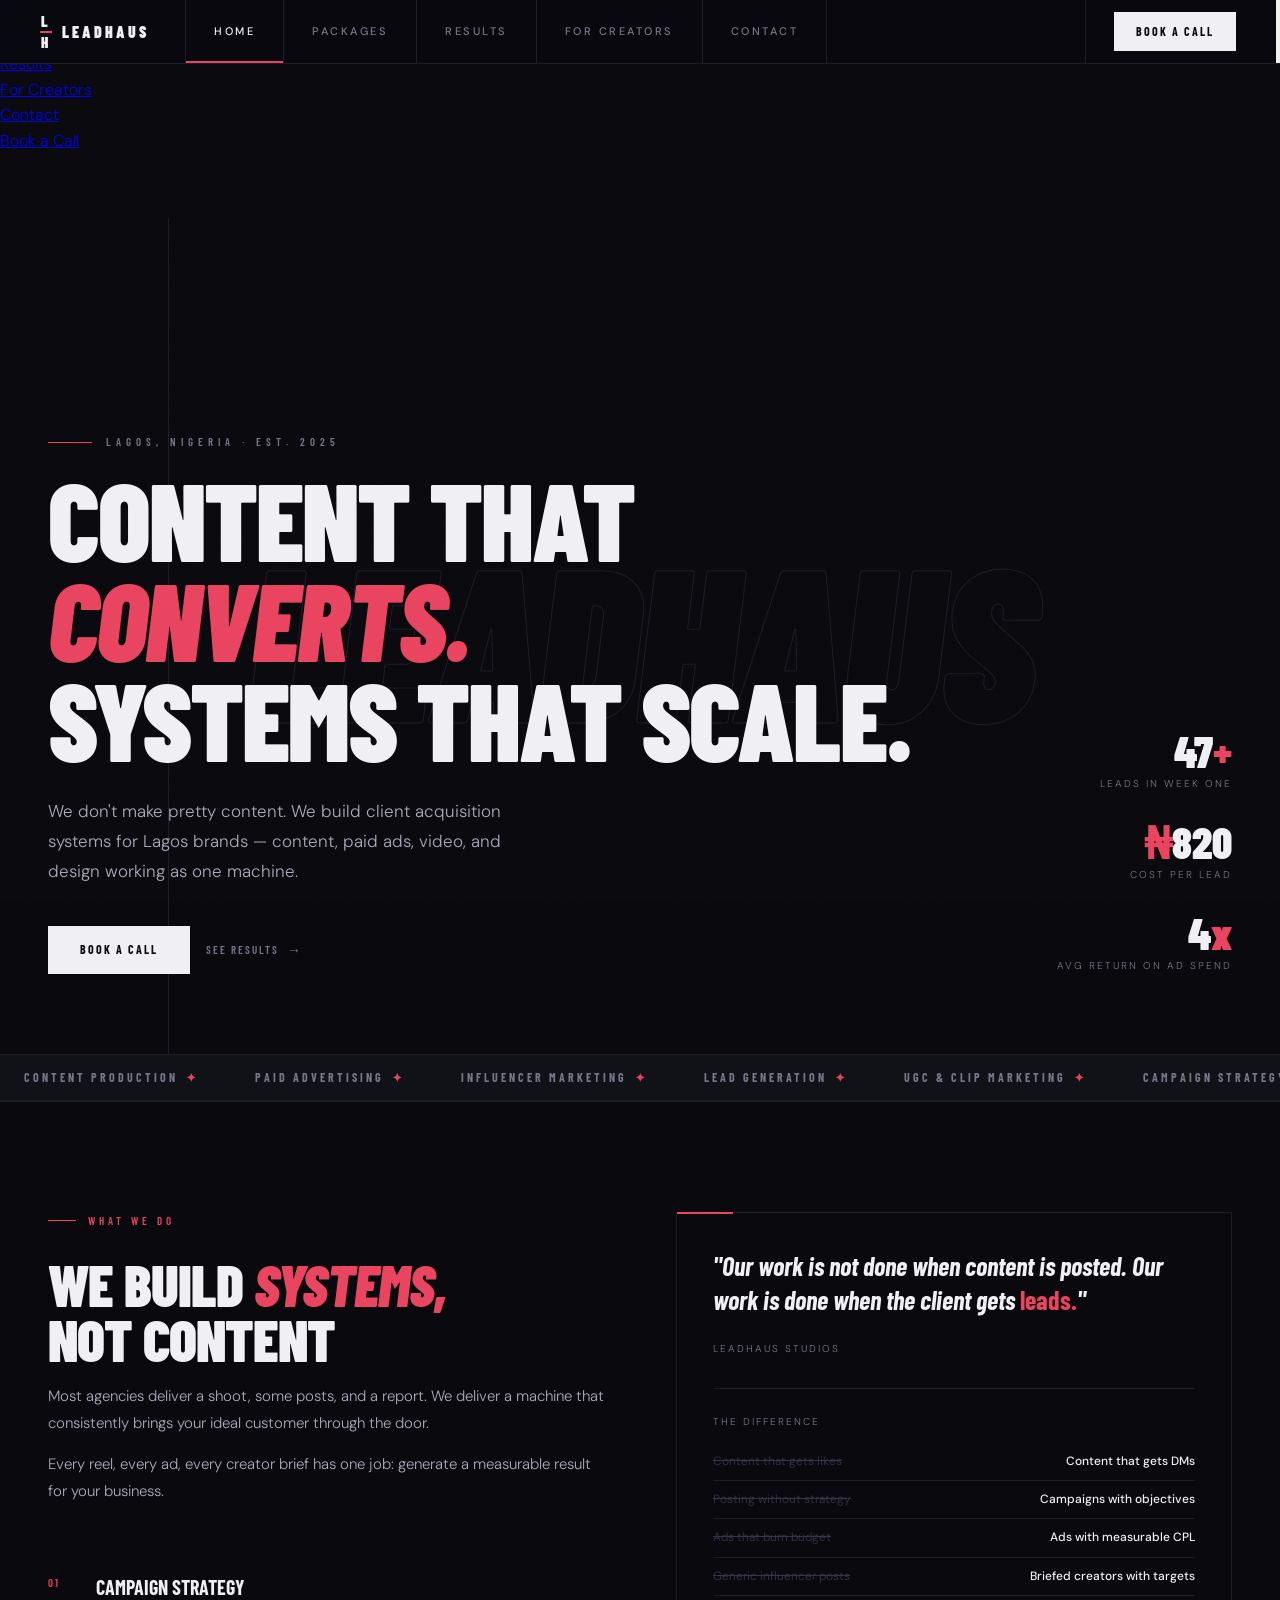
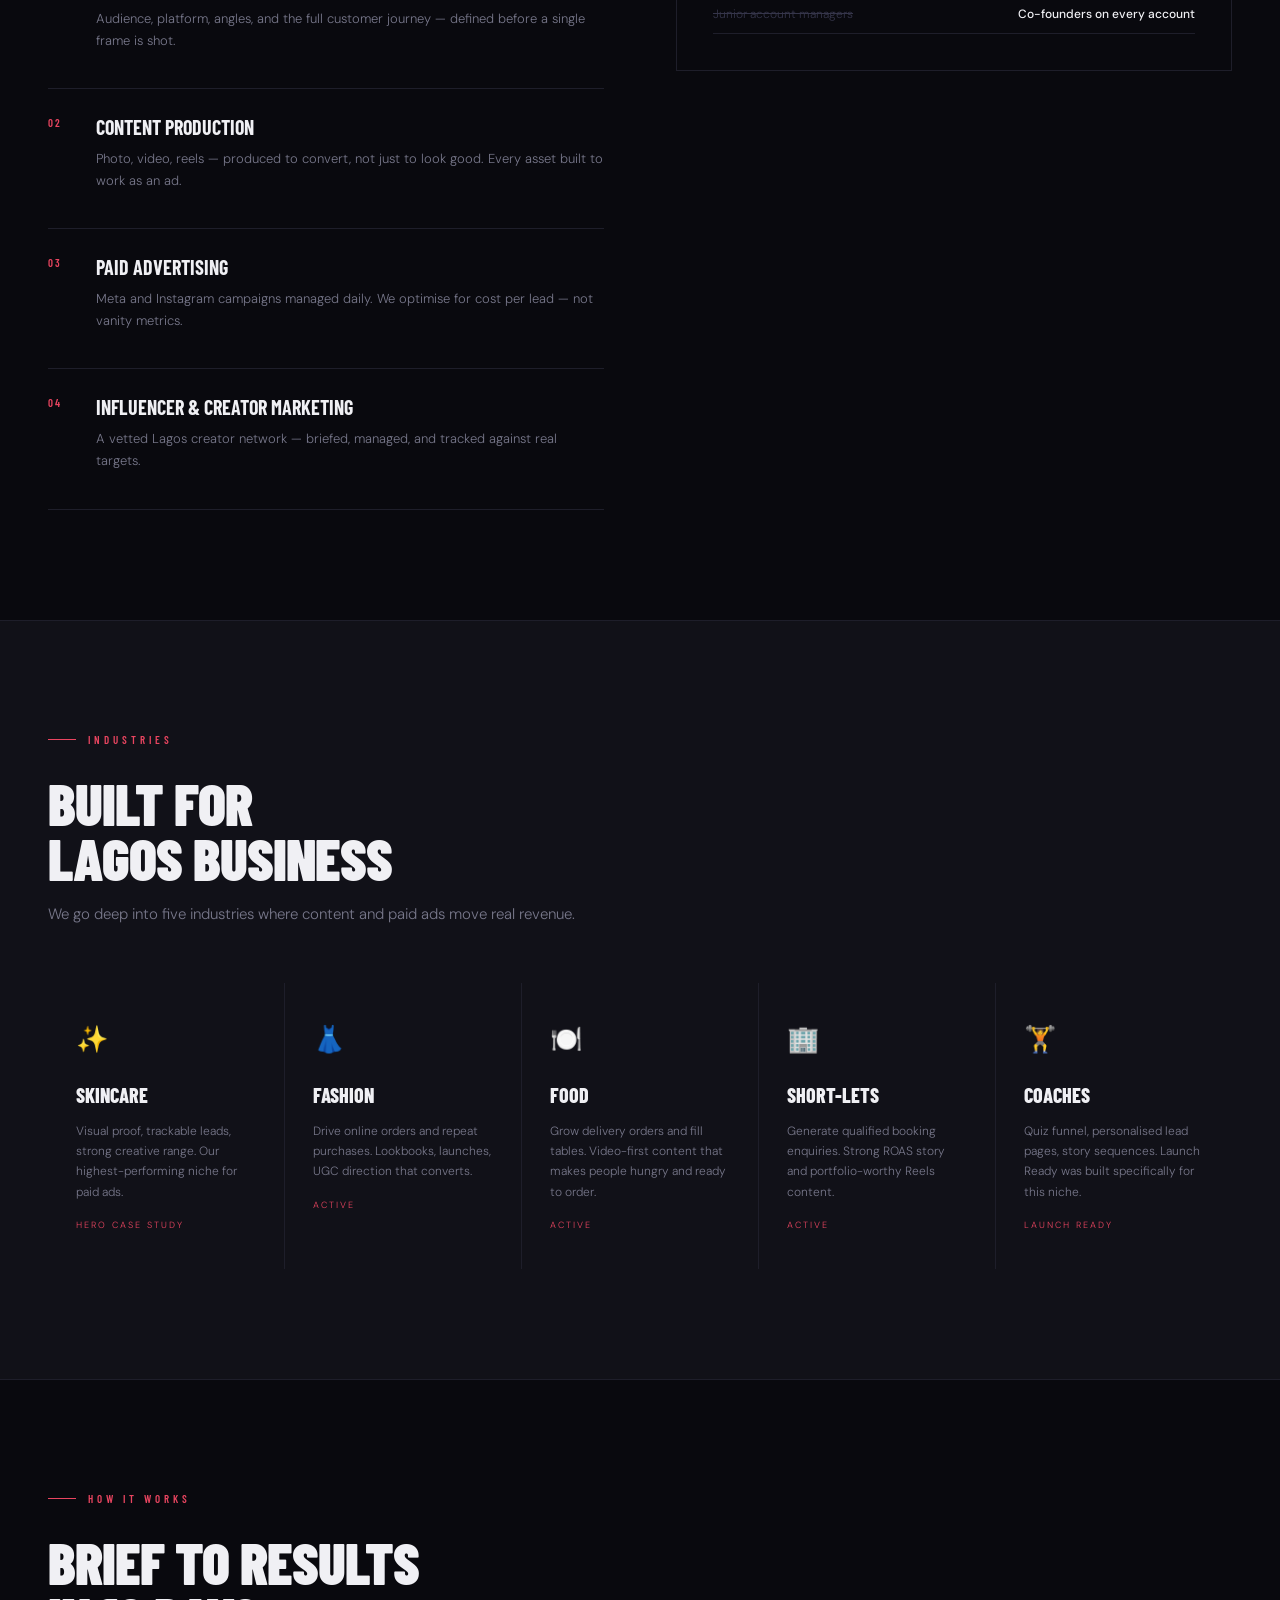
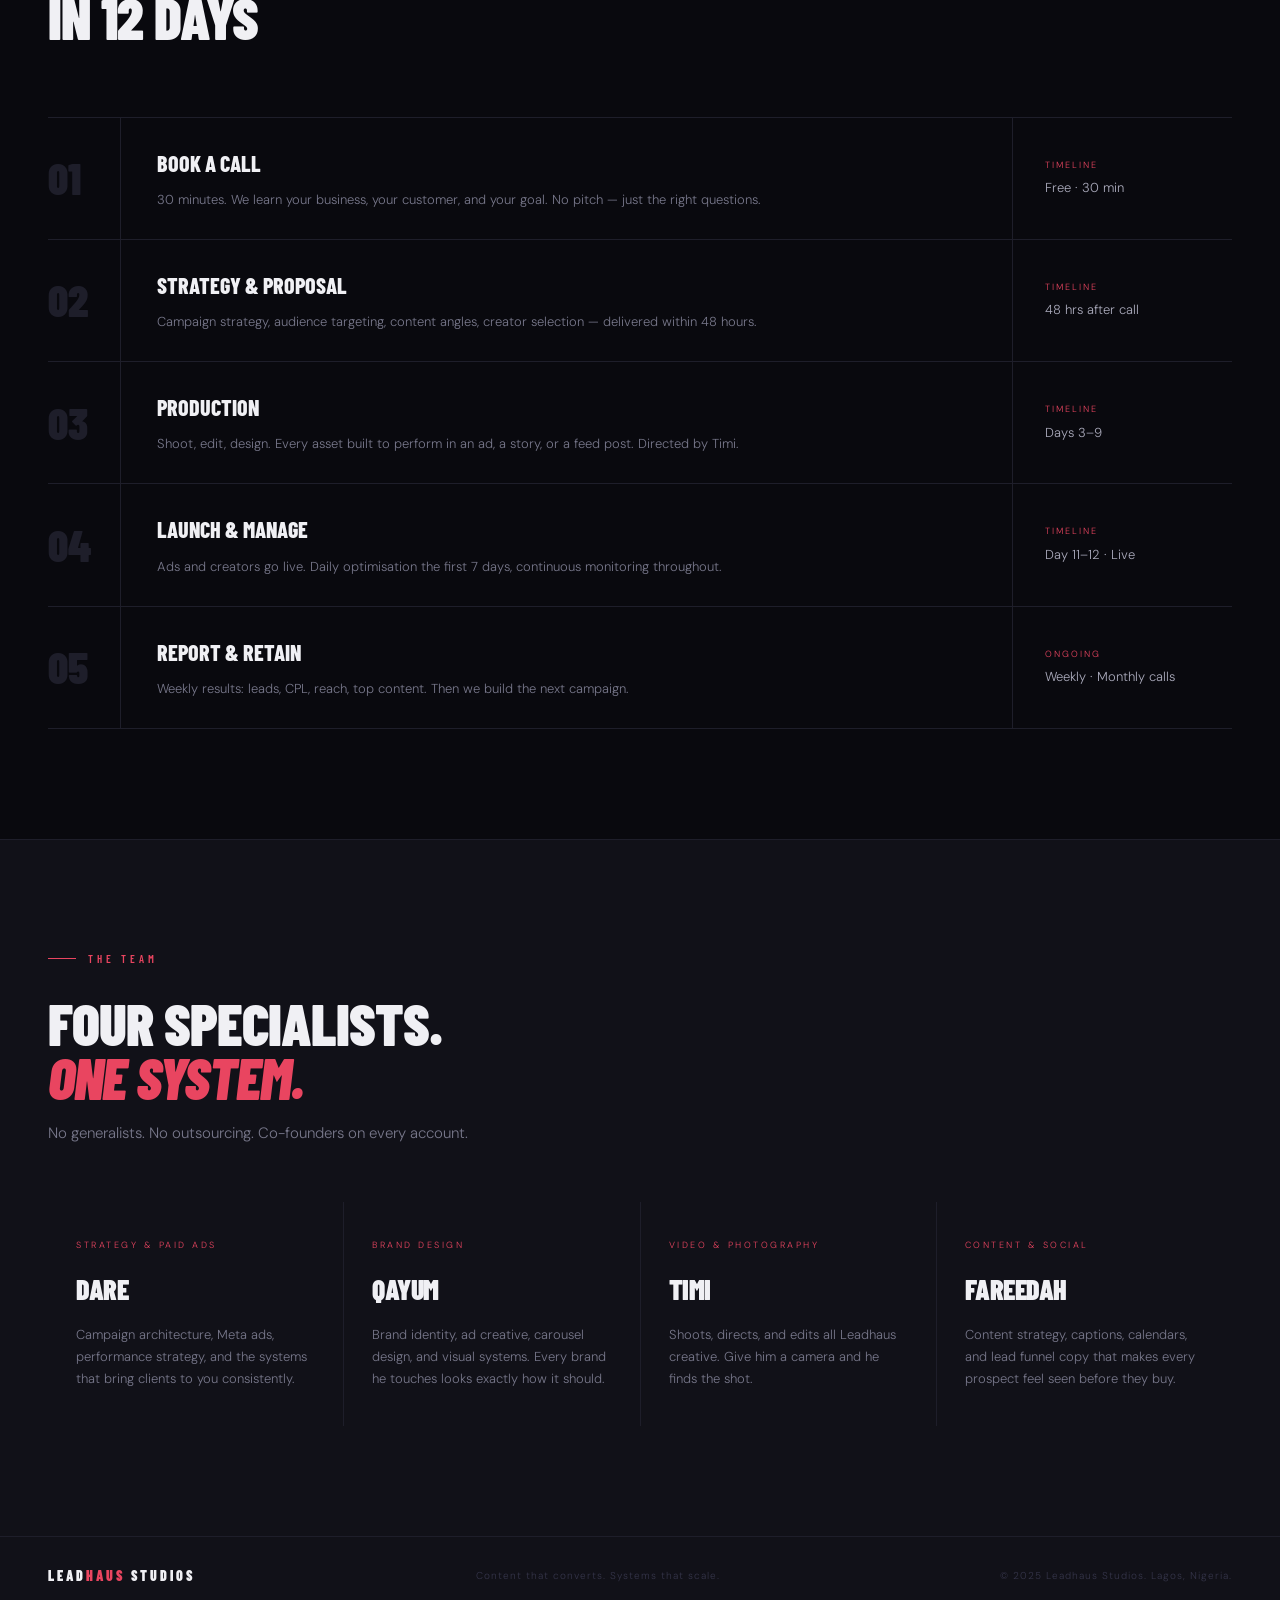
==== commit 80bcef35: "Update index.html" ====
--- a/index.html
+++ b/index.html
@@ -21,8 +21,19 @@
     <li><a href="creators.html">For Creators</a></li>
     <li><a href="contact.html">Contact</a></li>
   </ul>
-  <div class="nav-right"><a href="contact.html" class="nav-cta">Book a Call</a></div>
+  <div class="nav-right"><a href="https://calendly.com/leadhaus/30min" target="_blank" class="nav-cta">Book a Call</a></div>
+  <button class="nav-burger" id="burger" aria-label="Menu">
+    <span></span><span></span><span></span>
+  </button>
 </nav>
+<ul class="nav-mobile" id="nav-mobile">
+  <li><a href="index.html" class="active">Home</a></li>
+  <li><a href="packages.html">Packages</a></li>
+  <li><a href="results.html">Results</a></li>
+  <li><a href="creators.html">For Creators</a></li>
+  <li><a href="contact.html">Contact</a></li>
+  <li><a href="https://calendly.com/leadhaus/30min" target="_blank">Book a Call</a></li>
+</ul>
 <main>
 <section class="hero">
     <div class="hero-ghost">LEADHAUS</div>
@@ -129,7 +140,10 @@
 const obs=new IntersectionObserver(entries=>{entries.forEach(e=>{if(e.isIntersecting)e.target.classList.add('v');});},{threshold:.1});
 document.querySelectorAll('.fade-up').forEach(el=>obs.observe(el));
 setTimeout(()=>{document.querySelectorAll('.fade-up').forEach(el=>{if(el.getBoundingClientRect().top<window.innerHeight)el.classList.add('v');});},100);
+var burger=document.getElementById('burger'),mob=document.getElementById('nav-mobile');
+if(burger){burger.addEventListener('click',function(){burger.classList.toggle('open');mob.classList.toggle('open');});}
+mob.querySelectorAll('a').forEach(function(a){a.addEventListener('click',function(){burger.classList.remove('open');mob.classList.remove('open');});});
 
 </script>
 </body>
-</html>+</html>
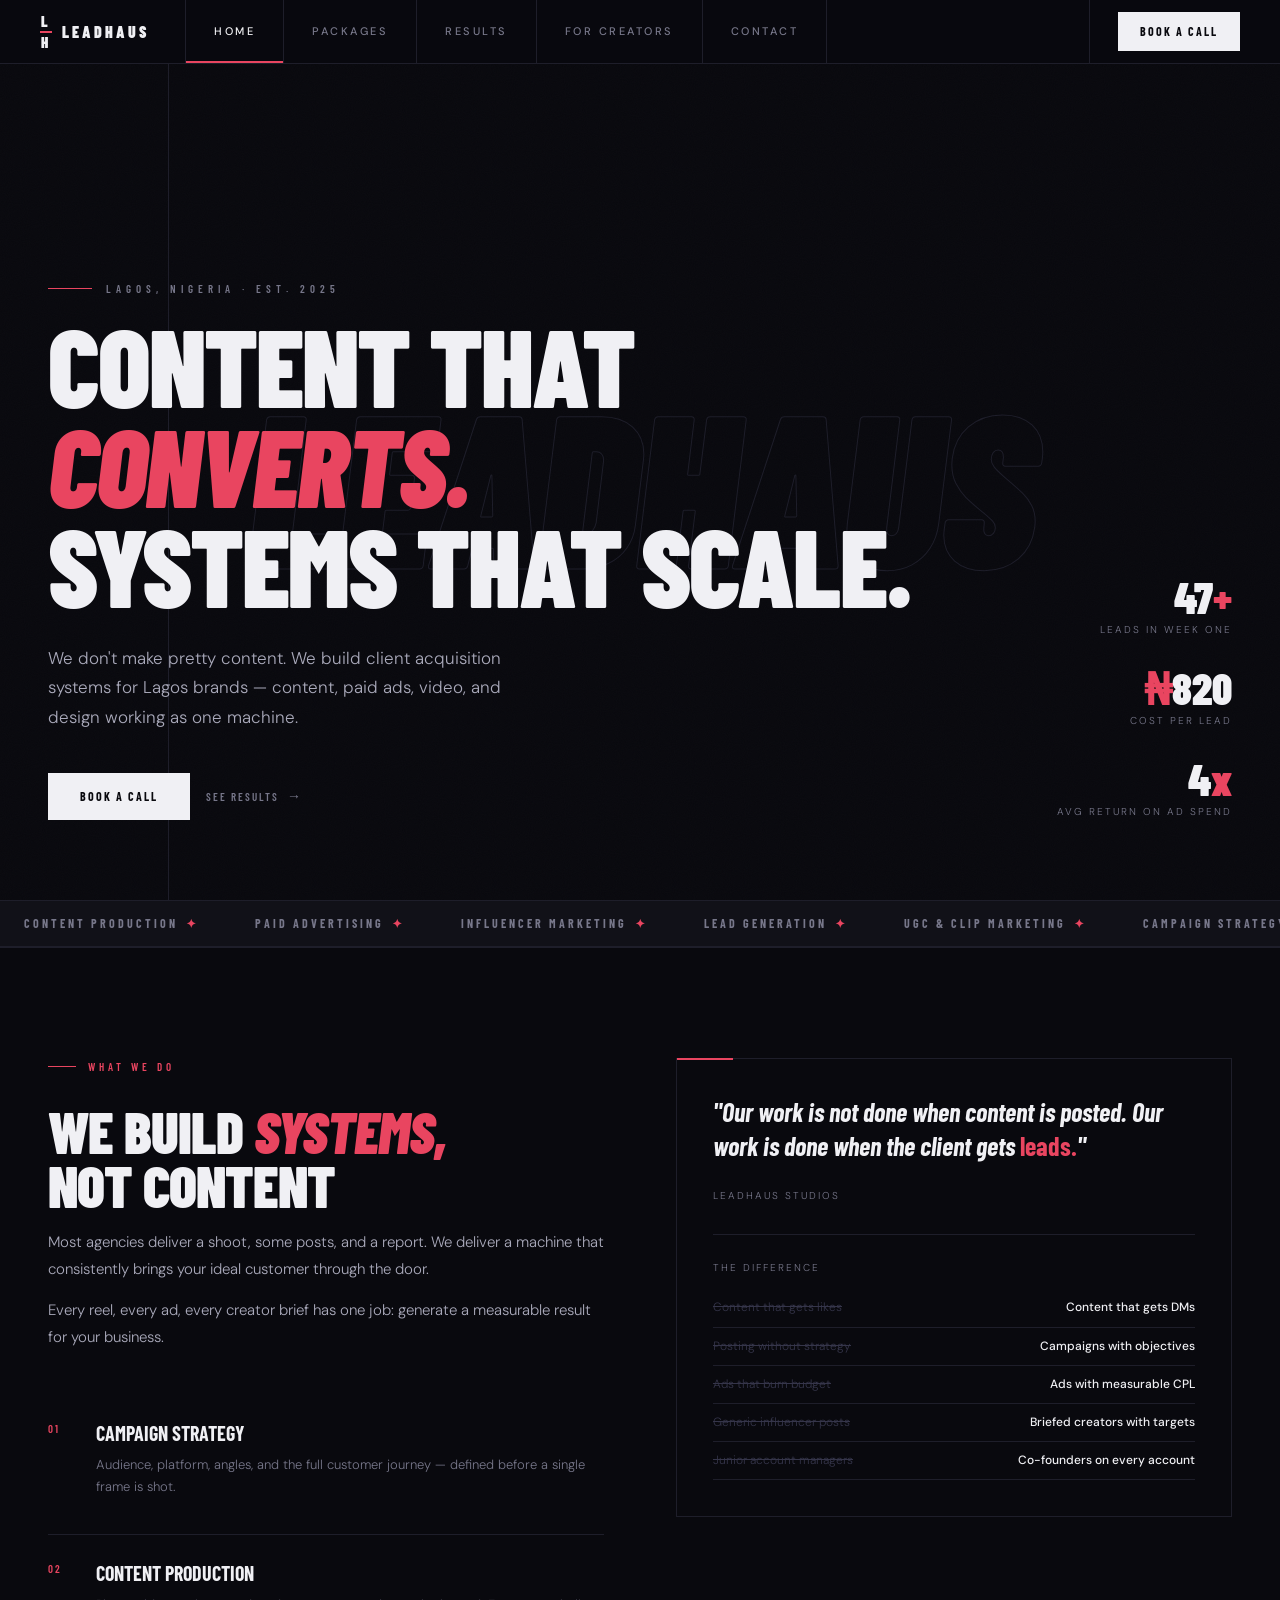
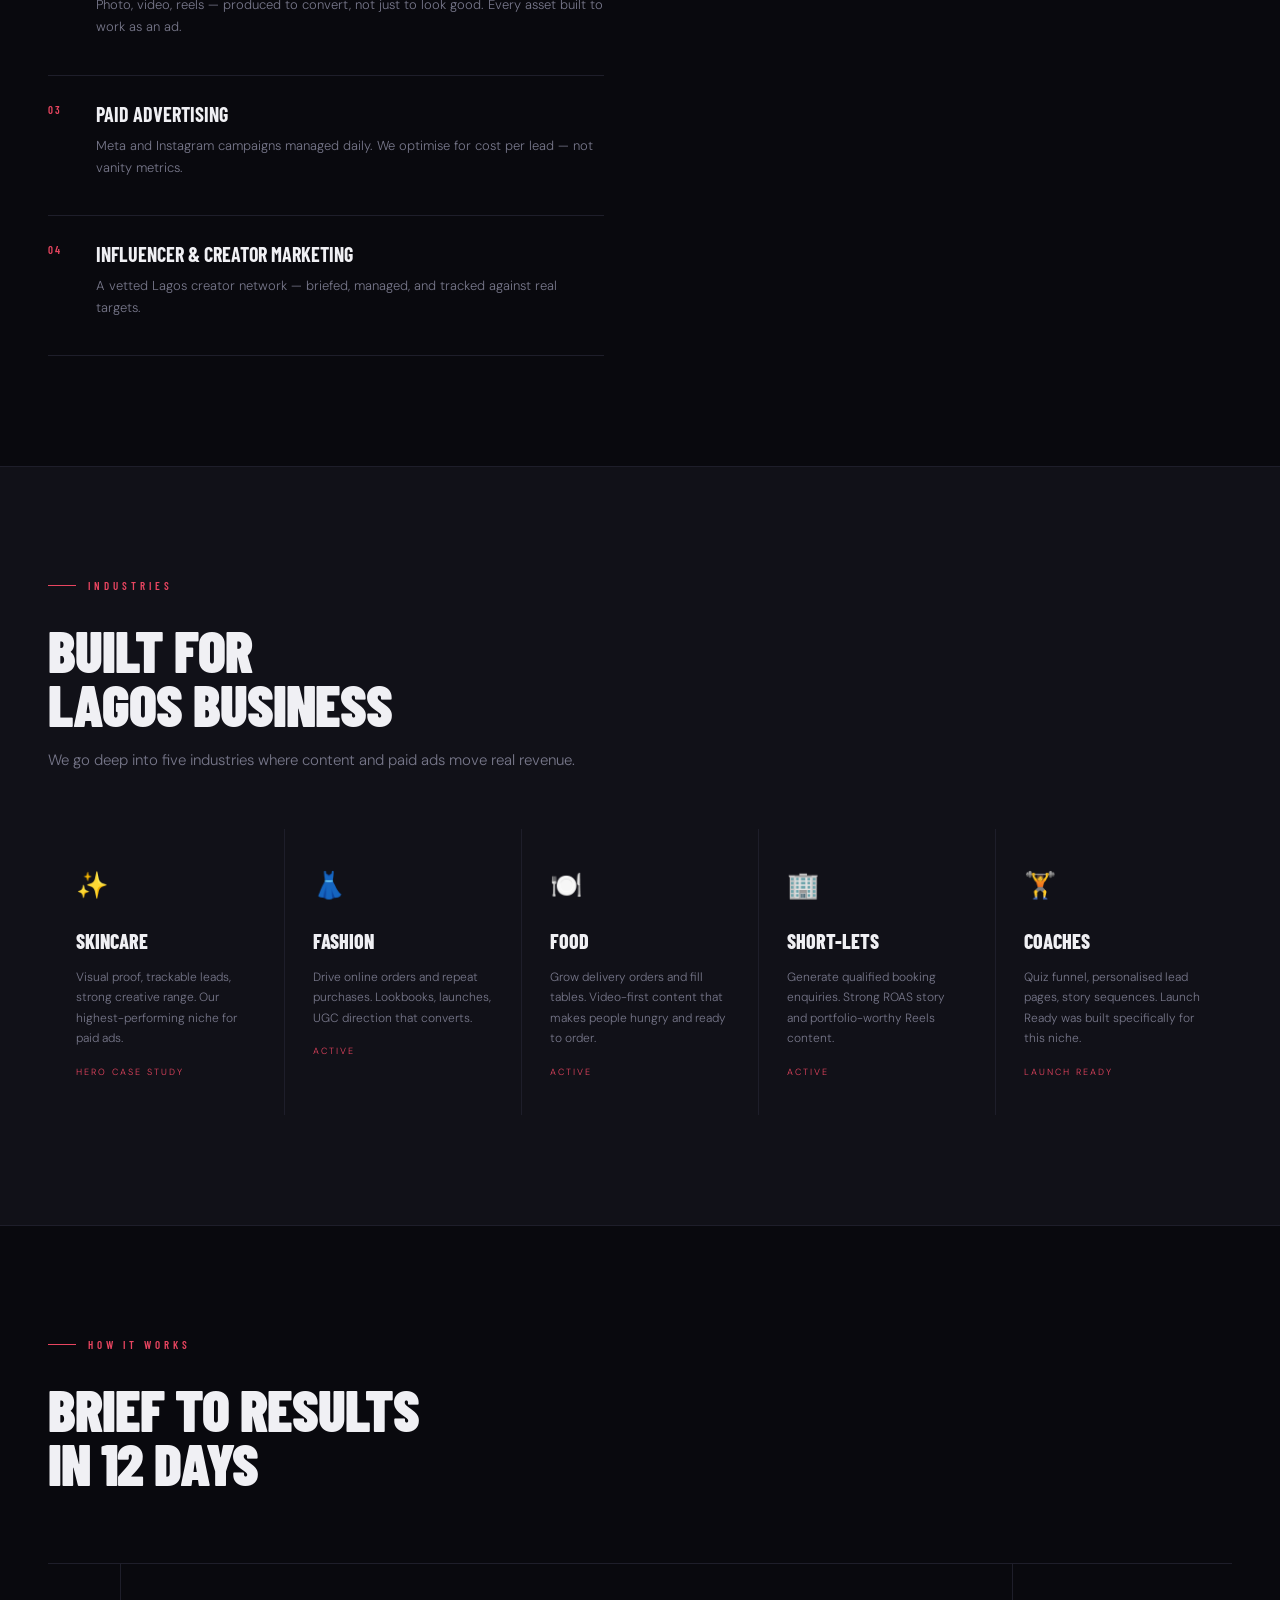
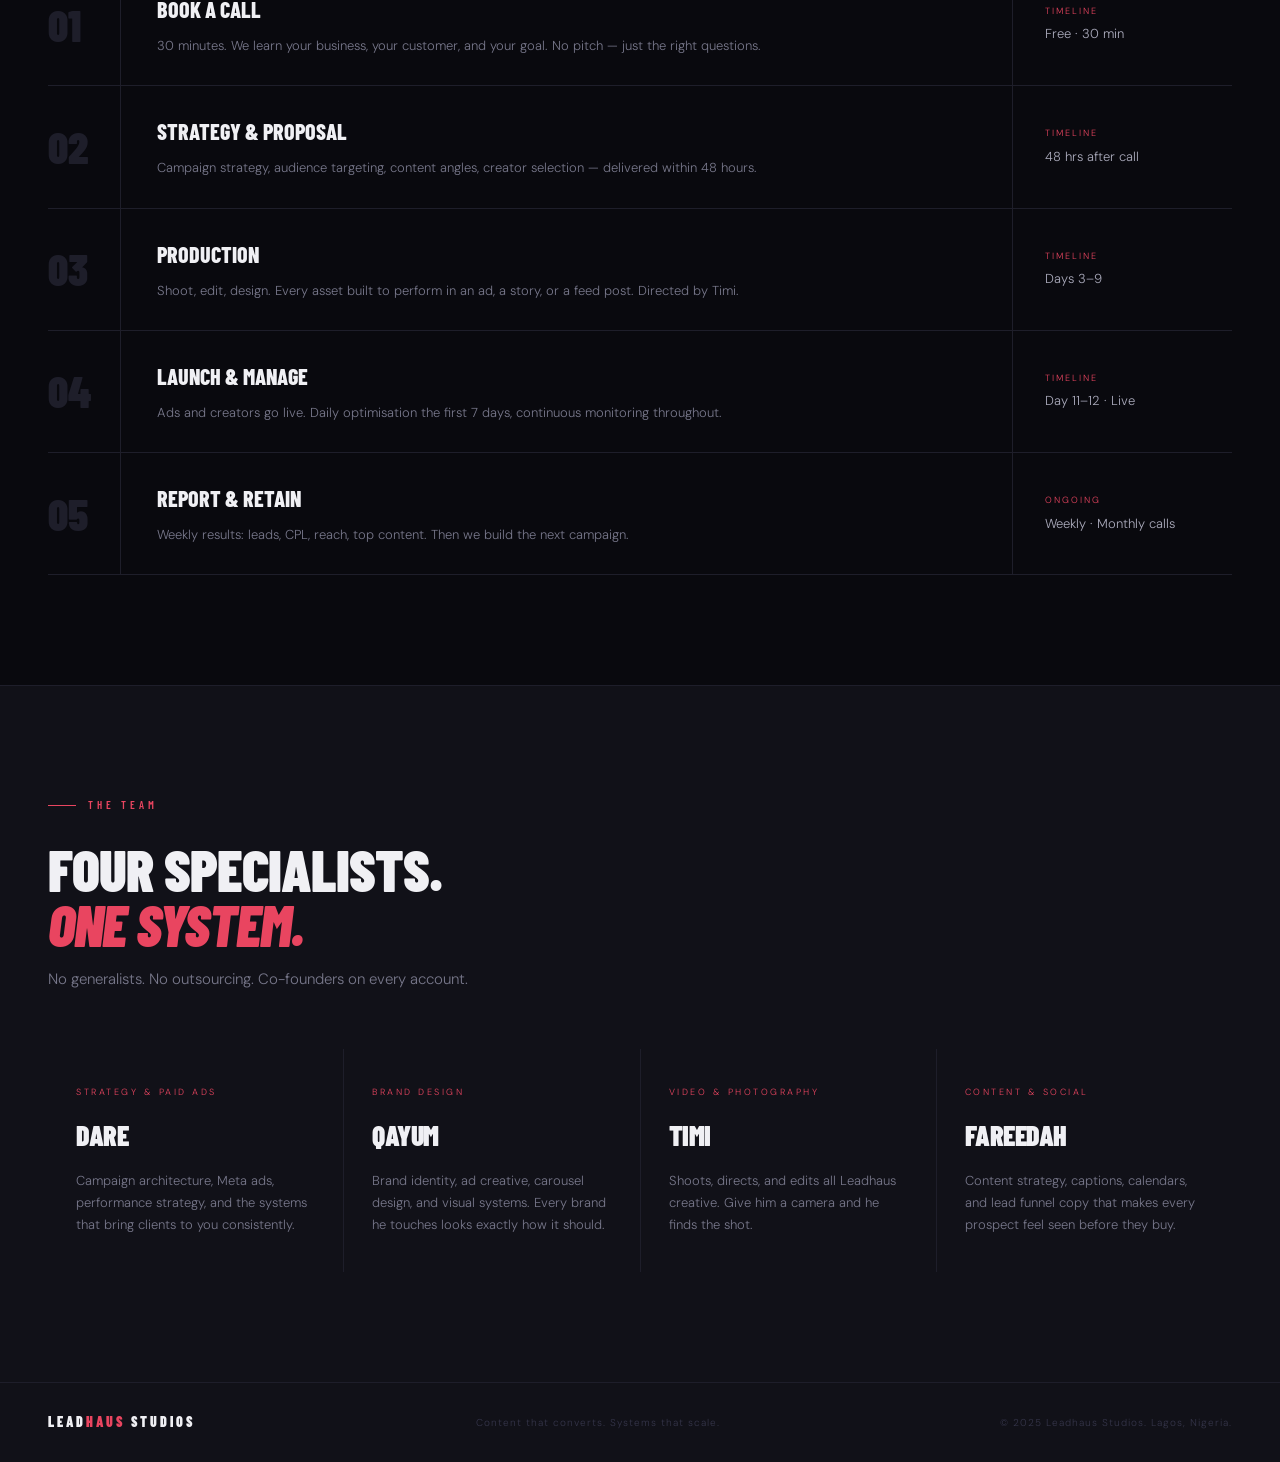
==== commit 3900381d: "yourewelcome" ====
--- a/index.html
+++ b/index.html
@@ -137,12 +137,13 @@
 </main>
 <script>
 
-const obs=new IntersectionObserver(entries=>{entries.forEach(e=>{if(e.isIntersecting)e.target.classList.add('v');});},{threshold:.1});
+const obs=new IntersectionObserver(entries=>{entries.forEach(e=>{if(e.isIntersecting)e.target.classList.add('show');});},{threshold:.1});
 document.querySelectorAll('.fade-up').forEach(el=>obs.observe(el));
-setTimeout(()=>{document.querySelectorAll('.fade-up').forEach(el=>{if(el.getBoundingClientRect().top<window.innerHeight)el.classList.add('v');});},100);
+setTimeout(()=>{document.querySelectorAll('.fade-up').forEach(el=>{if(el.getBoundingClientRect().top<window.innerHeight)el.classList.add('show');});},100);
+
 var burger=document.getElementById('burger'),mob=document.getElementById('nav-mobile');
 if(burger){burger.addEventListener('click',function(){burger.classList.toggle('open');mob.classList.toggle('open');});}
-mob.querySelectorAll('a').forEach(function(a){a.addEventListener('click',function(){burger.classList.remove('open');mob.classList.remove('open');});});
+if(mob){mob.querySelectorAll('a').forEach(function(a){a.addEventListener('click',function(){burger.classList.remove('open');mob.classList.remove('open');});});}
 
 </script>
 </body>
--- a/style.css
+++ b/style.css
@@ -5,7 +5,7 @@
 body::before{content:'';position:fixed;inset:0;z-index:0;pointer-events:none;opacity:.022;background-image:url("data:image/svg+xml,%3Csvg viewBox='0 0 200 200' xmlns='http://www.w3.org/2000/svg'%3E%3Cfilter id='n'%3E%3CfeTurbulence type='fractalNoise' baseFrequency='.85' numOctaves='4' stitchTiles='stitch'/%3E%3C/filter%3E%3Crect width='100%25' height='100%25' filter='url(%23n)'/%3E%3C/svg%3E");background-size:180px}
 
 /* NAV */
-nav{position:fixed;top:0;left:0;right:0;z-index:200;display:flex;align-items:stretch;border-bottom:1px solid var(--border);background:rgba(9,9,14,.93);backdrop-filter:blur(20px);height:64px}
+nav{position:fixed;top:0;left:0;right:0;z-index:200;display:flex;align-items:stretch;border-bottom:1px solid var(--border);background:rgba(9,9,14,.93);backdrop-filter:blur(20px);height:64px;flex-wrap:wrap}
 .nav-logo{display:flex;align-items:center;gap:10px;padding:0 36px 0 40px;font-family:var(--fd);font-weight:900;font-size:16px;letter-spacing:3px;text-transform:uppercase;color:var(--white);text-decoration:none;border-right:1px solid var(--border);white-space:nowrap;flex-shrink:0;cursor:pointer}
 .nlm{display:flex;flex-direction:column;align-items:center;line-height:1}
 .nlm span{font-size:15px}
@@ -21,6 +21,19 @@
 .nav-cta{font-family:var(--fd);font-weight:700;font-size:12px;letter-spacing:2px;text-transform:uppercase;color:var(--black);background:var(--white);padding:10px 22px;text-decoration:none;transition:background .2s,color .2s;cursor:pointer}
 .nav-cta:hover{background:var(--red);color:var(--white)}
 
+/* HAMBURGER */
+.nav-burger{display:none;flex-direction:column;justify-content:center;gap:5px;width:44px;height:64px;padding:0 12px;cursor:pointer;background:none;border:none;margin-left:auto;flex-shrink:0}
+.nav-burger span{display:block;width:20px;height:2px;background:var(--white);transition:all .25s}
+.nav-burger.open span:nth-child(1){transform:translateY(7px) rotate(45deg)}
+.nav-burger.open span:nth-child(2){opacity:0}
+.nav-burger.open span:nth-child(3){transform:translateY(-7px) rotate(-45deg)}
+.nav-mobile{display:none;width:100%;background:rgba(9,9,14,.98);border-top:1px solid var(--border);flex-direction:column;list-style:none}
+.nav-mobile.open{display:flex}
+.nav-mobile li a{display:block;padding:16px 24px;font-size:12px;font-weight:500;letter-spacing:2.5px;text-transform:uppercase;color:var(--dim);text-decoration:none;border-bottom:1px solid var(--border);transition:color .2s,background .2s}
+.nav-mobile li a:hover,.nav-mobile li a.active{color:var(--white);background:rgba(255,255,255,.025)}
+.nav-mobile li:last-child a{color:var(--black);background:var(--white);font-family:var(--fd);font-weight:700;letter-spacing:2px}
+.nav-mobile li:last-child a:hover{background:var(--red);color:var(--white)}
+
 /* PAGES */
 main{display:block;min-height:100vh;padding-top:64px;animation:fadeIn .35s ease forwards}
 @keyframes fadeIn{from{opacity:0;transform:translateY(8px)}to{opacity:1;transform:translateY(0)}}
@@ -34,7 +47,7 @@
 .btn-g:hover{color:var(--white)}
 .btn-g::after{content:'→';font-size:14px}
 .fade-up{opacity:0;transform:translateY(28px);transition:opacity .65s ease,transform .65s ease}
-.fade-up.v{opacity:1;transform:translateY(0)}
+.fade-up.show{opacity:1;transform:translateY(0)}
 .d1{transition-delay:.1s}.d2{transition-delay:.2s}.d3{transition-delay:.3s}.d4{transition-delay:.4s}
 h2{font-family:var(--fd);font-size:clamp(36px,4.5vw,60px);font-weight:900;line-height:.95;text-transform:uppercase;letter-spacing:-1px;margin-bottom:16px}
 h2 em{color:var(--red);font-style:italic}
@@ -277,8 +290,10 @@
 /* RESPONSIVE */
 @media(max-width:960px){
   .nav-links{display:none}
-  nav{padding:0 24px}
-  .nav-logo{padding:0 20px}
+  .nav-burger{display:flex}
+  nav{padding:0;flex-wrap:wrap;height:auto;min-height:64px}
+  .nav-logo{height:64px;padding:0 20px}
+  .nav-right{display:none}
   .hero,.what,.inds,.proc,.team-sec,.res-hero,.cases,.pkg-hero,.pkgs,.addons,.cr-hero,.cr-who,.cr-why,.cr-niches,.cr-form,.ct-left,.ct-right{padding-left:24px;padding-right:24px}
   h1{font-size:52px}
   .what-g,.ct-wrap{grid-template-columns:1fr}
@@ -292,5 +307,5 @@
   .cr-ben{grid-template-columns:48px 1fr}.cb-tag{display:none}
   .hero-nums{display:none}
   footer{flex-direction:column;gap:8px;text-align:center;padding:20px 24px}
+  main{padding-top:64px}
 }
-main{display:block;min-height:100vh;padding-top:64px;animation:fadeIn .35s ease forwards}
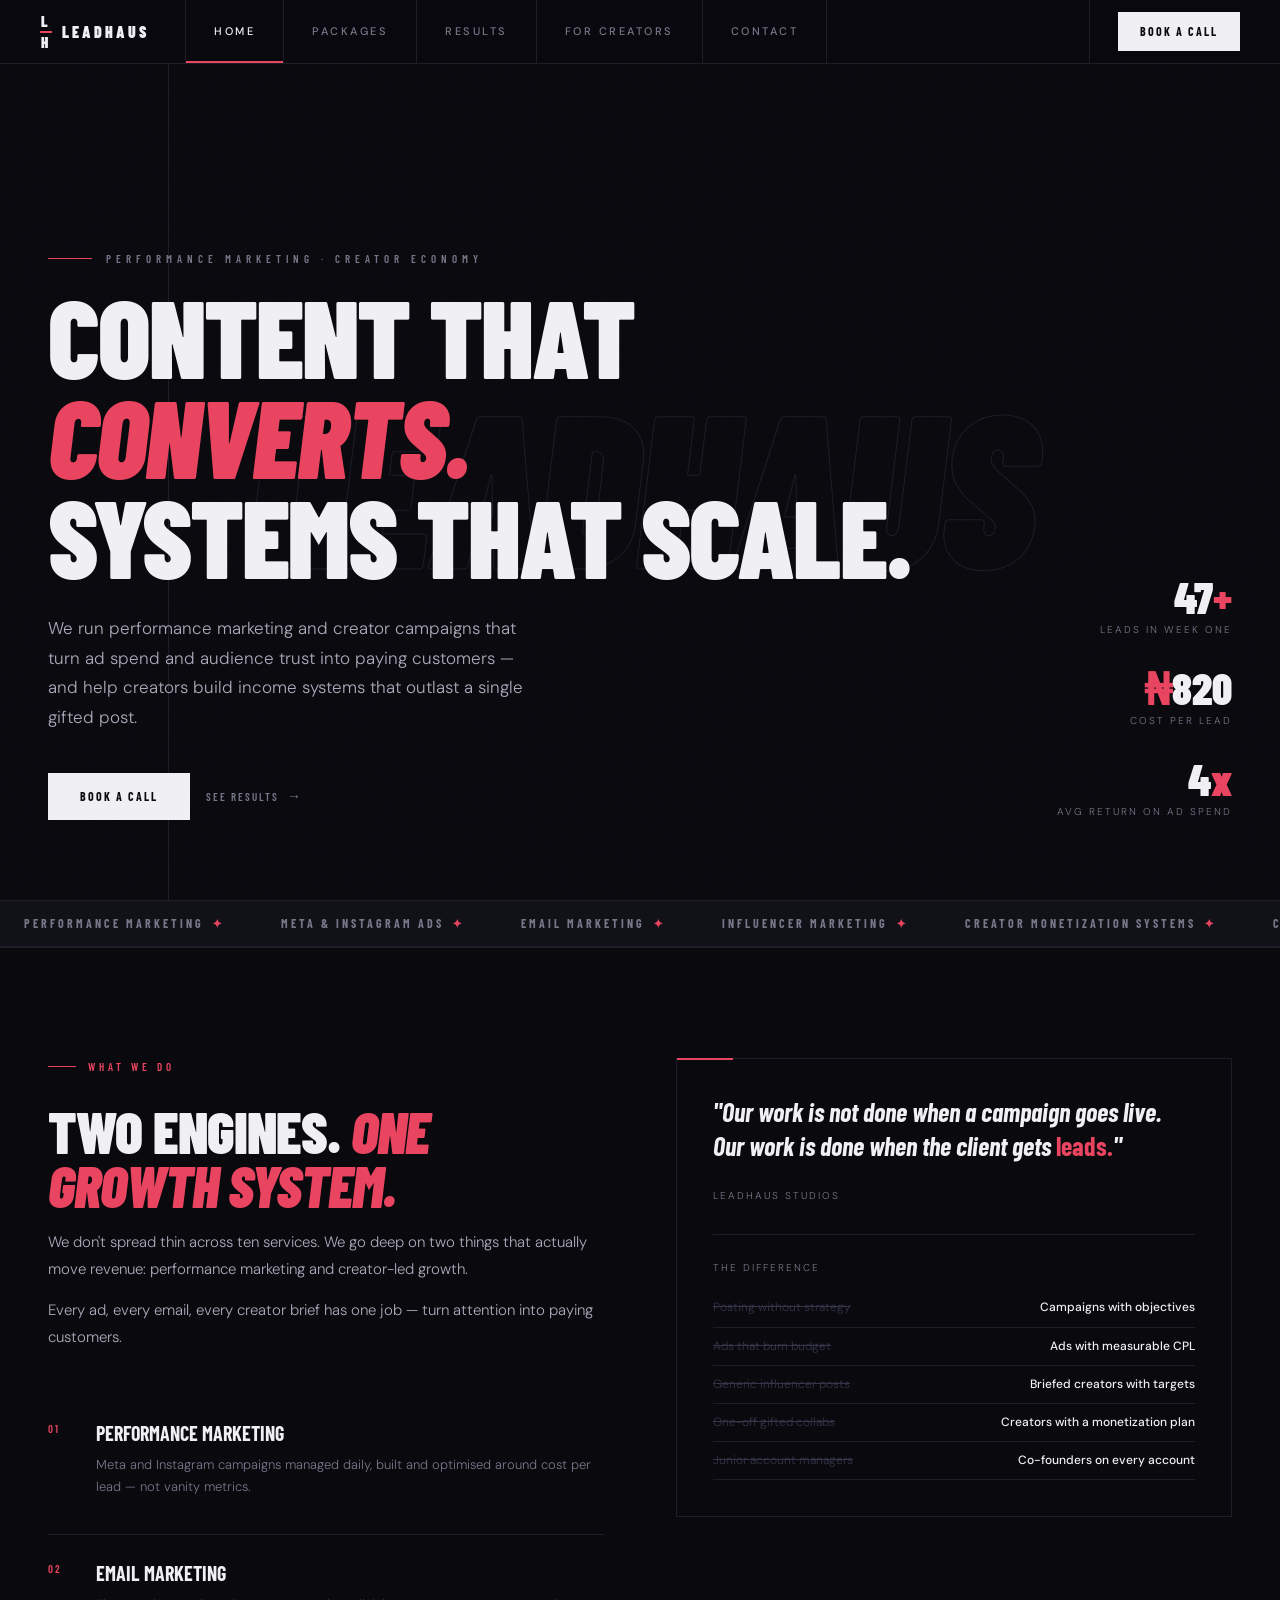
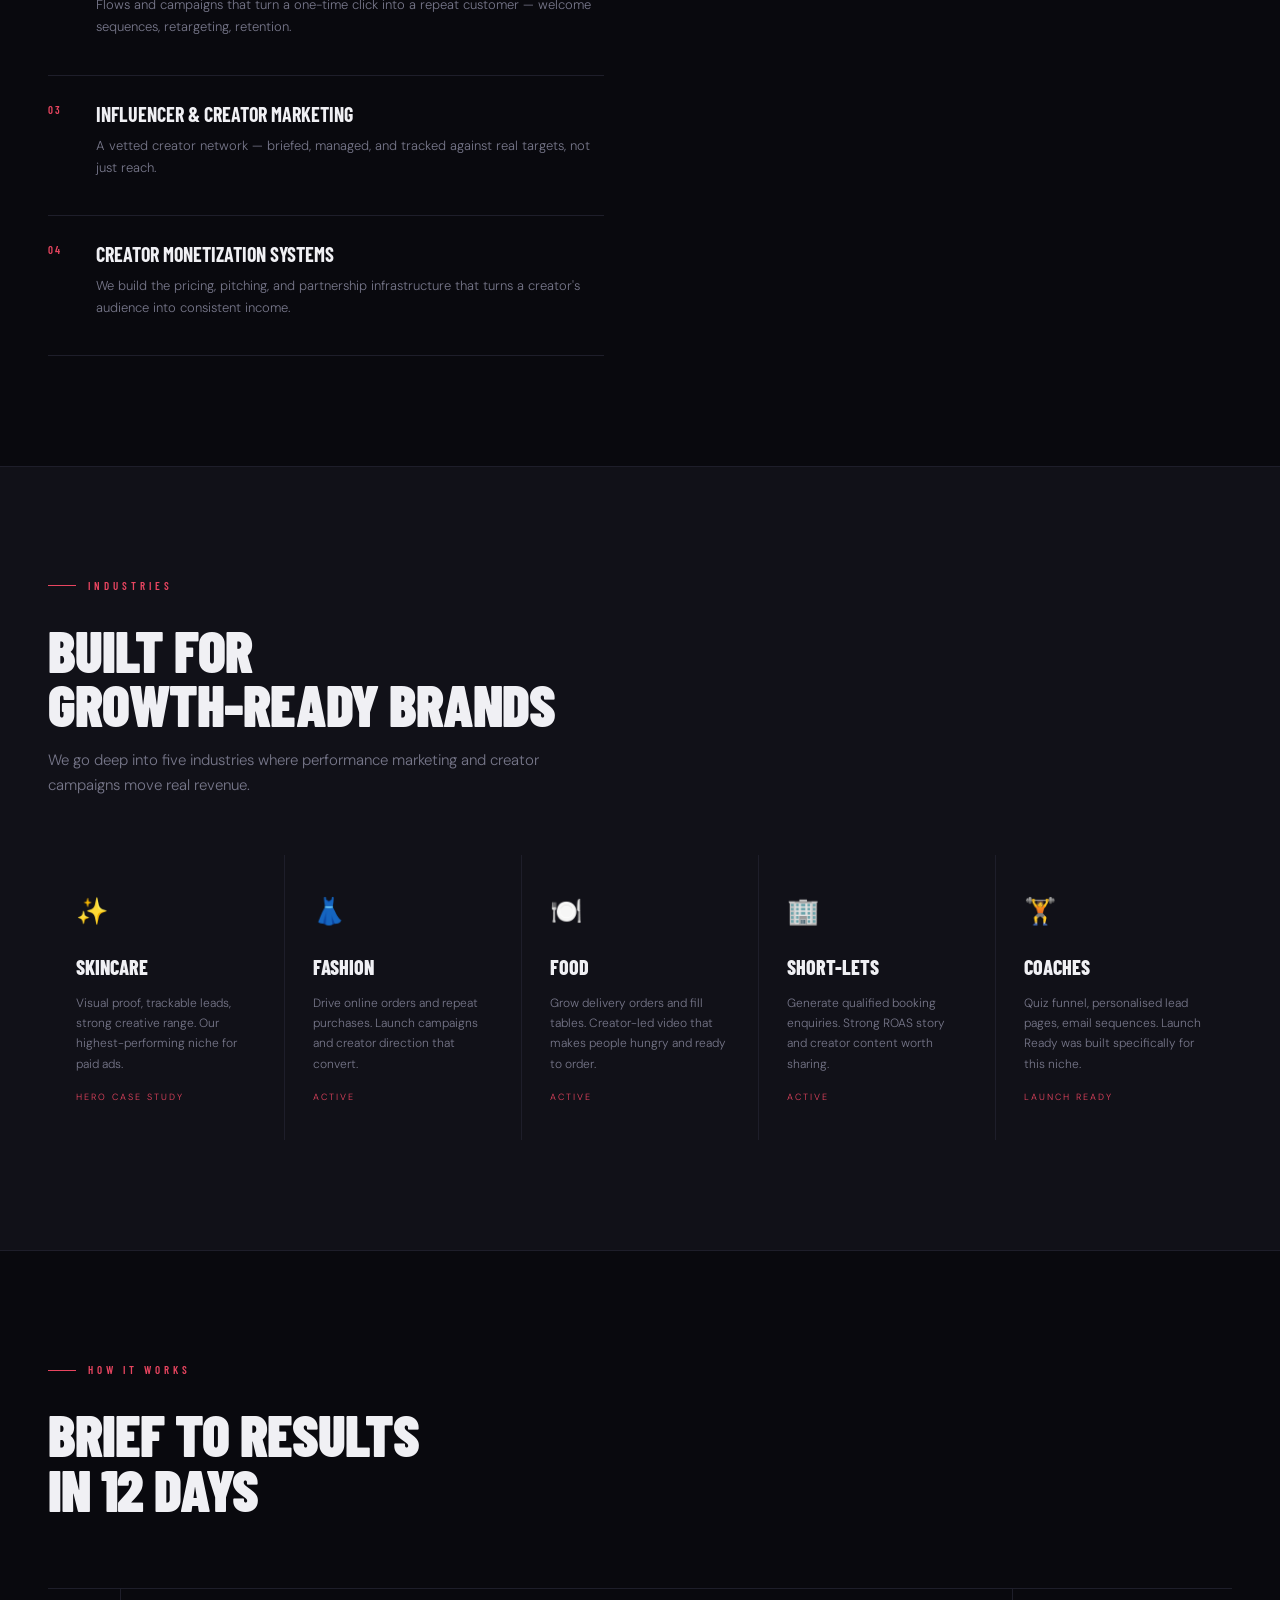
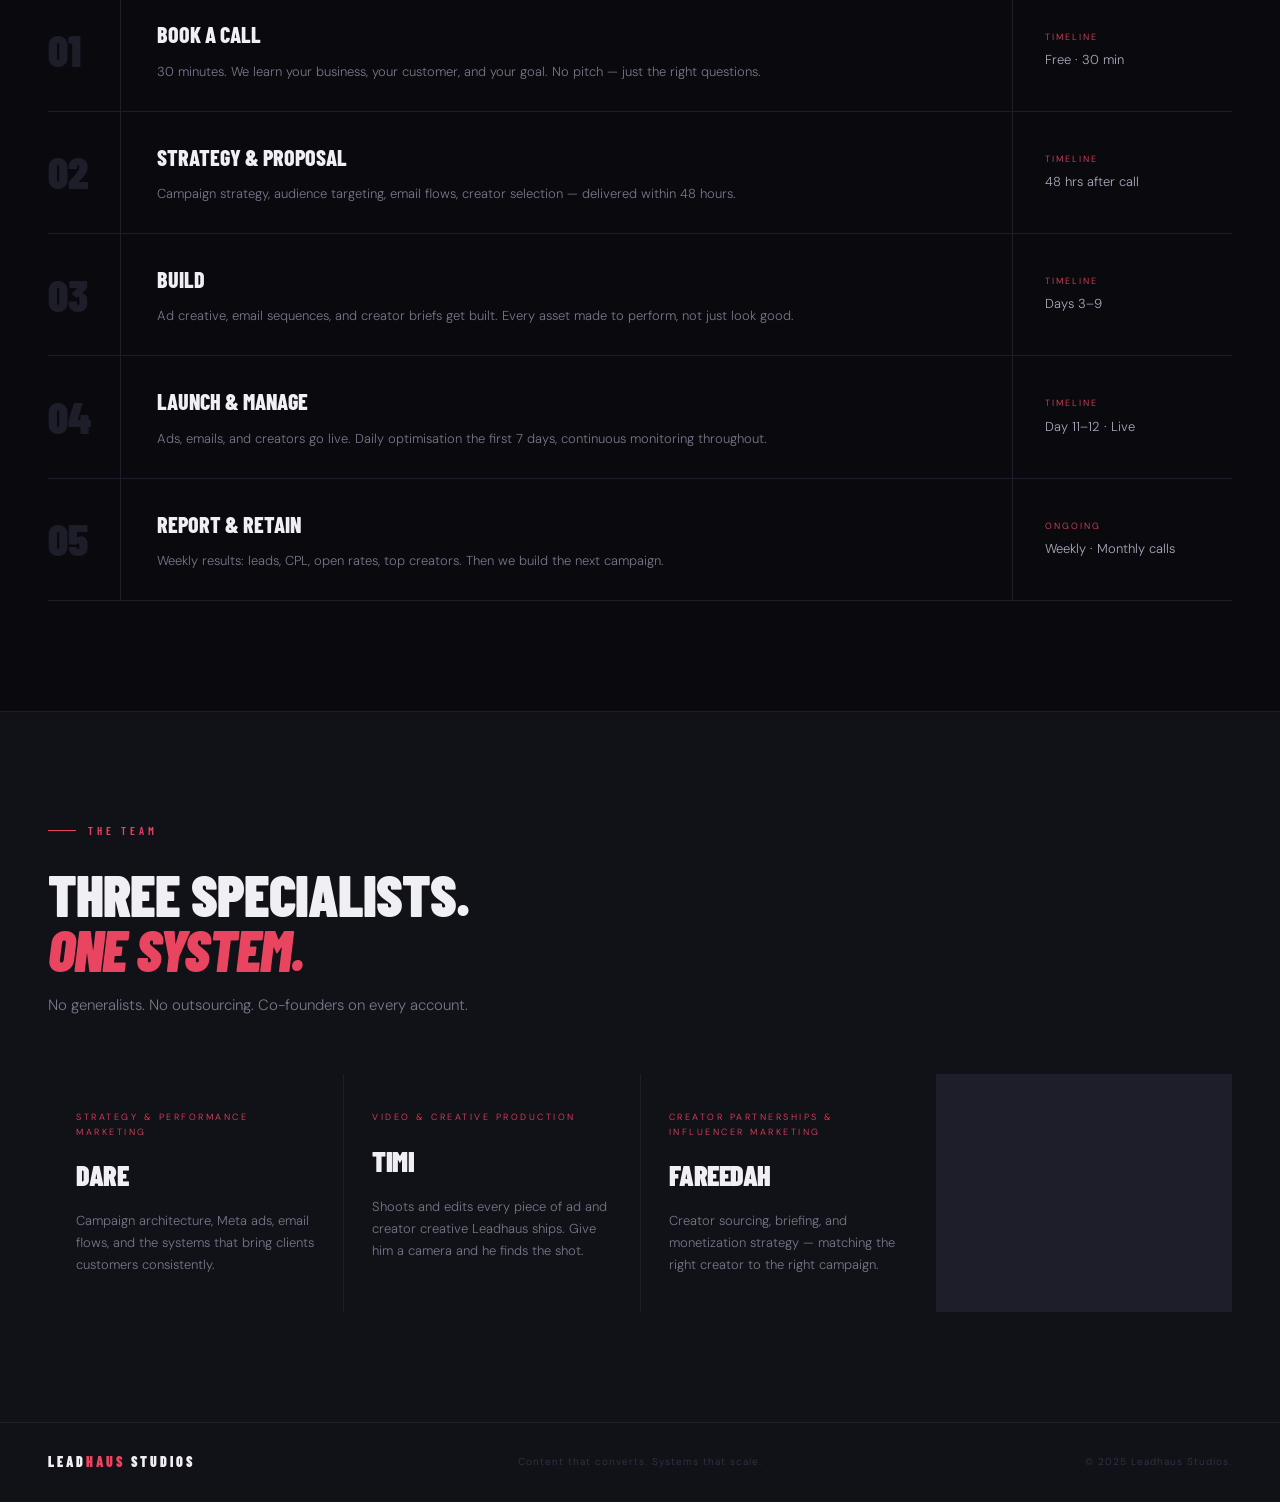
==== commit 8ddcf2de: "Update index.html" ====
--- a/index.html
+++ b/index.html
@@ -3,7 +3,7 @@
 <head>
 <meta charset="UTF-8"/>
 <meta name="viewport" content="width=device-width, initial-scale=1.0"/>
-<title>Leadhaus Studios — Content That Converts. Systems That Scale.</title>
+<title>Leadhaus Studios — Performance Marketing & Creator Growth</title>
 <link rel="preconnect" href="https://fonts.googleapis.com"/>
 <link href="https://fonts.googleapis.com/css2?family=Barlow+Condensed:ital,wght@0,300;0,400;0,600;0,700;0,800;0,900;1,700;1,900&family=DM+Sans:ital,wght@0,300;0,400;0,500;1,300&display=swap" rel="stylesheet"/>
 <link rel="stylesheet" href="style.css"/>
@@ -39,9 +39,9 @@
     <div class="hero-ghost">LEADHAUS</div>
     <div class="hero-line" style="left:calc(48px + 120px)"></div>
     <div class="hero-content">
-      <div class="hero-eye fade-up">Lagos, Nigeria &middot; Est. 2025</div>
+      <div class="hero-eye fade-up">Performance Marketing &middot; Creator Economy</div>
       <h1 class="fade-up d1">Content That<br/><em>Converts.</em><br/>Systems That Scale.</h1>
-      <p class="hero-sub fade-up d2">We don't make pretty content. We build client acquisition systems for Lagos brands — content, paid ads, video, and design working as one machine.</p>
+      <p class="hero-sub fade-up d2">We run performance marketing and creator campaigns that turn ad spend and audience trust into paying customers — and help creators build income systems that outlast a single gifted post.</p>
       <div class="hero-acts fade-up d3">
         <a class="btn-p" href="contact.html">Book a Call</a>
         <a class="btn-g" href="results.html">See Results</a>
@@ -56,8 +56,8 @@
 
   <div class="ticker-w">
     <div class="ticker">
-      <span class="tick-i">Content Production<span>✦</span></span><span class="tick-i">Paid Advertising<span>✦</span></span><span class="tick-i">Influencer Marketing<span>✦</span></span><span class="tick-i">Lead Generation<span>✦</span></span><span class="tick-i">UGC &amp; Clip Marketing<span>✦</span></span><span class="tick-i">Campaign Strategy<span>✦</span></span><span class="tick-i">Lagos Market Experts<span>✦</span></span>
-      <span class="tick-i">Content Production<span>✦</span></span><span class="tick-i">Paid Advertising<span>✦</span></span><span class="tick-i">Influencer Marketing<span>✦</span></span><span class="tick-i">Lead Generation<span>✦</span></span><span class="tick-i">UGC &amp; Clip Marketing<span>✦</span></span><span class="tick-i">Campaign Strategy<span>✦</span></span><span class="tick-i">Lagos Market Experts<span>✦</span></span>
+      <span class="tick-i">Performance Marketing<span>✦</span></span><span class="tick-i">Meta &amp; Instagram Ads<span>✦</span></span><span class="tick-i">Email Marketing<span>✦</span></span><span class="tick-i">Influencer Marketing<span>✦</span></span><span class="tick-i">Creator Monetization Systems<span>✦</span></span><span class="tick-i">Campaign Strategy<span>✦</span></span><span class="tick-i">Full-Funnel Growth<span>✦</span></span>
+      <span class="tick-i">Performance Marketing<span>✦</span></span><span class="tick-i">Meta &amp; Instagram Ads<span>✦</span></span><span class="tick-i">Email Marketing<span>✦</span></span><span class="tick-i">Influencer Marketing<span>✦</span></span><span class="tick-i">Creator Monetization Systems<span>✦</span></span><span class="tick-i">Campaign Strategy<span>✦</span></span><span class="tick-i">Full-Funnel Growth<span>✦</span></span>
     </div>
   </div>
 
@@ -65,26 +65,26 @@
     <div class="what-g">
       <div>
         <div class="sec-label fade-up">What We Do</div>
-        <h2 class="fade-up d1">We Build <em>Systems,</em><br/>Not Content</h2>
-        <p class="fade-up d2">Most agencies deliver a shoot, some posts, and a report. We deliver a machine that consistently brings your ideal customer through the door.</p>
-        <p class="fade-up d2">Every reel, every ad, every creator brief has one job: generate a measurable result for your business.</p>
+        <h2 class="fade-up d1">Two Engines. <em>One Growth System.</em></h2>
+        <p class="fade-up d2">We don't spread thin across ten services. We go deep on two things that actually move revenue: performance marketing and creator-led growth.</p>
+        <p class="fade-up d2">Every ad, every email, every creator brief has one job — turn attention into paying customers.</p>
         <div class="svcs fade-up d3">
-          <div class="svc"><div class="svc-n">01</div><div class="svc-b"><h4>Campaign Strategy</h4><p>Audience, platform, angles, and the full customer journey — defined before a single frame is shot.</p></div></div>
-          <div class="svc"><div class="svc-n">02</div><div class="svc-b"><h4>Content Production</h4><p>Photo, video, reels — produced to convert, not just to look good. Every asset built to work as an ad.</p></div></div>
-          <div class="svc"><div class="svc-n">03</div><div class="svc-b"><h4>Paid Advertising</h4><p>Meta and Instagram campaigns managed daily. We optimise for cost per lead — not vanity metrics.</p></div></div>
-          <div class="svc"><div class="svc-n">04</div><div class="svc-b"><h4>Influencer &amp; Creator Marketing</h4><p>A vetted Lagos creator network — briefed, managed, and tracked against real targets.</p></div></div>
+          <div class="svc"><div class="svc-n">01</div><div class="svc-b"><h4>Performance Marketing</h4><p>Meta and Instagram campaigns managed daily, built and optimised around cost per lead — not vanity metrics.</p></div></div>
+          <div class="svc"><div class="svc-n">02</div><div class="svc-b"><h4>Email Marketing</h4><p>Flows and campaigns that turn a one-time click into a repeat customer — welcome sequences, retargeting, retention.</p></div></div>
+          <div class="svc"><div class="svc-n">03</div><div class="svc-b"><h4>Influencer & Creator Marketing</h4><p>A vetted creator network — briefed, managed, and tracked against real targets, not just reach.</p></div></div>
+          <div class="svc"><div class="svc-n">04</div><div class="svc-b"><h4>Creator Monetization Systems</h4><p>We build the pricing, pitching, and partnership infrastructure that turns a creator's audience into consistent income.</p></div></div>
         </div>
       </div>
       <div>
         <div class="stmt fade-up d1">
-          <blockquote>"Our work is not done when content is posted. Our work is done when the client gets <em>leads.</em>"</blockquote>
+          <blockquote>"Our work is not done when a campaign goes live. Our work is done when the client gets <em>leads.</em>"</blockquote>
           <cite>Leadhaus Studios</cite>
           <div class="vs">
             <p>The difference</p>
-            <div class="vs-row"><span class="no">Content that gets likes</span><span class="yes">Content that gets DMs</span></div>
             <div class="vs-row"><span class="no">Posting without strategy</span><span class="yes">Campaigns with objectives</span></div>
             <div class="vs-row"><span class="no">Ads that burn budget</span><span class="yes">Ads with measurable CPL</span></div>
             <div class="vs-row"><span class="no">Generic influencer posts</span><span class="yes">Briefed creators with targets</span></div>
+            <div class="vs-row"><span class="no">One-off gifted collabs</span><span class="yes">Creators with a monetization plan</span></div>
             <div class="vs-row"><span class="no">Junior account managers</span><span class="yes">Co-founders on every account</span></div>
           </div>
         </div>
@@ -95,15 +95,15 @@
   <section class="inds">
     <div class="inds-hd">
       <div class="sec-label fade-up">Industries</div>
-      <h2 class="fade-up d1">Built For<br/>Lagos Business</h2>
-      <p class="fade-up d2">We go deep into five industries where content and paid ads move real revenue.</p>
+      <h2 class="fade-up d1">Built For<br/>Growth-Ready Brands</h2>
+      <p class="fade-up d2">We go deep into five industries where performance marketing and creator campaigns move real revenue.</p>
     </div>
     <div class="ind-g">
       <div class="ind-c fade-up"><span class="ind-icon">✨</span><h3>Skincare</h3><p>Visual proof, trackable leads, strong creative range. Our highest-performing niche for paid ads.</p><div class="ind-tag">Hero Case Study</div></div>
-      <div class="ind-c fade-up d1"><span class="ind-icon">👗</span><h3>Fashion</h3><p>Drive online orders and repeat purchases. Lookbooks, launches, UGC direction that converts.</p><div class="ind-tag">Active</div></div>
-      <div class="ind-c fade-up d2"><span class="ind-icon">🍽️</span><h3>Food</h3><p>Grow delivery orders and fill tables. Video-first content that makes people hungry and ready to order.</p><div class="ind-tag">Active</div></div>
-      <div class="ind-c fade-up d3"><span class="ind-icon">🏢</span><h3>Short-lets</h3><p>Generate qualified booking enquiries. Strong ROAS story and portfolio-worthy Reels content.</p><div class="ind-tag">Active</div></div>
-      <div class="ind-c fade-up d4"><span class="ind-icon">🏋️</span><h3>Coaches</h3><p>Quiz funnel, personalised lead pages, story sequences. Launch Ready was built specifically for this niche.</p><div class="ind-tag">Launch Ready</div></div>
+      <div class="ind-c fade-up d1"><span class="ind-icon">👗</span><h3>Fashion</h3><p>Drive online orders and repeat purchases. Launch campaigns and creator direction that convert.</p><div class="ind-tag">Active</div></div>
+      <div class="ind-c fade-up d2"><span class="ind-icon">🍽️</span><h3>Food</h3><p>Grow delivery orders and fill tables. Creator-led video that makes people hungry and ready to order.</p><div class="ind-tag">Active</div></div>
+      <div class="ind-c fade-up d3"><span class="ind-icon">🏢</span><h3>Short-lets</h3><p>Generate qualified booking enquiries. Strong ROAS story and creator content worth sharing.</p><div class="ind-tag">Active</div></div>
+      <div class="ind-c fade-up d4"><span class="ind-icon">🏋️</span><h3>Coaches</h3><p>Quiz funnel, personalised lead pages, email sequences. Launch Ready was built specifically for this niche.</p><div class="ind-tag">Launch Ready</div></div>
     </div>
   </section>
 
@@ -114,26 +114,25 @@
     </div>
     <div class="fade-up d1">
       <div class="step"><div class="sn">01</div><div class="sc"><h4>Book a Call</h4><p>30 minutes. We learn your business, your customer, and your goal. No pitch — just the right questions.</p></div><div class="sd"><div class="st">Timeline</div><div class="sn2">Free &middot; 30 min</div></div></div>
-      <div class="step"><div class="sn">02</div><div class="sc"><h4>Strategy &amp; Proposal</h4><p>Campaign strategy, audience targeting, content angles, creator selection — delivered within 48 hours.</p></div><div class="sd"><div class="st">Timeline</div><div class="sn2">48 hrs after call</div></div></div>
-      <div class="step"><div class="sn">03</div><div class="sc"><h4>Production</h4><p>Shoot, edit, design. Every asset built to perform in an ad, a story, or a feed post. Directed by Timi.</p></div><div class="sd"><div class="st">Timeline</div><div class="sn2">Days 3–9</div></div></div>
-      <div class="step"><div class="sn">04</div><div class="sc"><h4>Launch &amp; Manage</h4><p>Ads and creators go live. Daily optimisation the first 7 days, continuous monitoring throughout.</p></div><div class="sd"><div class="st">Timeline</div><div class="sn2">Day 11–12 &middot; Live</div></div></div>
-      <div class="step"><div class="sn">05</div><div class="sc"><h4>Report &amp; Retain</h4><p>Weekly results: leads, CPL, reach, top content. Then we build the next campaign.</p></div><div class="sd"><div class="st">Ongoing</div><div class="sn2">Weekly &middot; Monthly calls</div></div></div>
+      <div class="step"><div class="sn">02</div><div class="sc"><h4>Strategy &amp; Proposal</h4><p>Campaign strategy, audience targeting, email flows, creator selection — delivered within 48 hours.</p></div><div class="sd"><div class="st">Timeline</div><div class="sn2">48 hrs after call</div></div></div>
+      <div class="step"><div class="sn">03</div><div class="sc"><h4>Build</h4><p>Ad creative, email sequences, and creator briefs get built. Every asset made to perform, not just look good.</p></div><div class="sd"><div class="st">Timeline</div><div class="sn2">Days 3–9</div></div></div>
+      <div class="step"><div class="sn">04</div><div class="sc"><h4>Launch &amp; Manage</h4><p>Ads, emails, and creators go live. Daily optimisation the first 7 days, continuous monitoring throughout.</p></div><div class="sd"><div class="st">Timeline</div><div class="sn2">Day 11–12 &middot; Live</div></div></div>
+      <div class="step"><div class="sn">05</div><div class="sc"><h4>Report &amp; Retain</h4><p>Weekly results: leads, CPL, open rates, top creators. Then we build the next campaign.</p></div><div class="sd"><div class="st">Ongoing</div><div class="sn2">Weekly &middot; Monthly calls</div></div></div>
     </div>
   </section>
 
   <section class="team-sec">
     <div class="sec-label fade-up">The Team</div>
-    <h2 class="fade-up d1">Four Specialists.<br/><em>One System.</em></h2>
+    <h2 class="fade-up d1">Three Specialists.<br/><em>One System.</em></h2>
     <p class="fade-up d2" style="font-size:15px;color:var(--dim);max-width:480px;margin-top:0;margin-bottom:0;line-height:1.7">No generalists. No outsourcing. Co-founders on every account.</p>
     <div class="team-g">
-      <div class="tm fade-up"><div class="tm-role">Strategy &amp; Paid Ads</div><div class="tm-name">Dare</div><div class="tm-desc">Campaign architecture, Meta ads, performance strategy, and the systems that bring clients to you consistently.</div></div>
-      <div class="tm fade-up d1"><div class="tm-role">Brand Design</div><div class="tm-name">Qayum</div><div class="tm-desc">Brand identity, ad creative, carousel design, and visual systems. Every brand he touches looks exactly how it should.</div></div>
-      <div class="tm fade-up d2"><div class="tm-role">Video &amp; Photography</div><div class="tm-name">Timi</div><div class="tm-desc">Shoots, directs, and edits all Leadhaus creative. Give him a camera and he finds the shot.</div></div>
-      <div class="tm fade-up d3"><div class="tm-role">Content &amp; Social</div><div class="tm-name">Fareedah</div><div class="tm-desc">Content strategy, captions, calendars, and lead funnel copy that makes every prospect feel seen before they buy.</div></div>
+      <div class="tm fade-up"><div class="tm-role">Strategy &amp; Performance Marketing</div><div class="tm-name">Dare</div><div class="tm-desc">Campaign architecture, Meta ads, email flows, and the systems that bring clients customers consistently.</div></div>
+      <div class="tm fade-up d1"><div class="tm-role">Video &amp; Creative Production</div><div class="tm-name">Timi</div><div class="tm-desc">Shoots and edits every piece of ad and creator creative Leadhaus ships. Give him a camera and he finds the shot.</div></div>
+      <div class="tm fade-up d2"><div class="tm-role">Creator Partnerships &amp; Influencer Marketing</div><div class="tm-name">Fareedah</div><div class="tm-desc">Creator sourcing, briefing, and monetization strategy — matching the right creator to the right campaign.</div></div>
     </div>
   </section>
 
-  <footer><div class="fl">Lead<span>haus</span> Studios</div><p>Content that converts. Systems that scale.</p><p>&copy; 2025 Leadhaus Studios. Lagos, Nigeria.</p></footer>
+  <footer><div class="fl">Lead<span>haus</span> Studios</div><p>Content that converts. Systems that scale.</p><p>&copy; 2025 Leadhaus Studios.</p></footer>
 </main>
 <script>
 
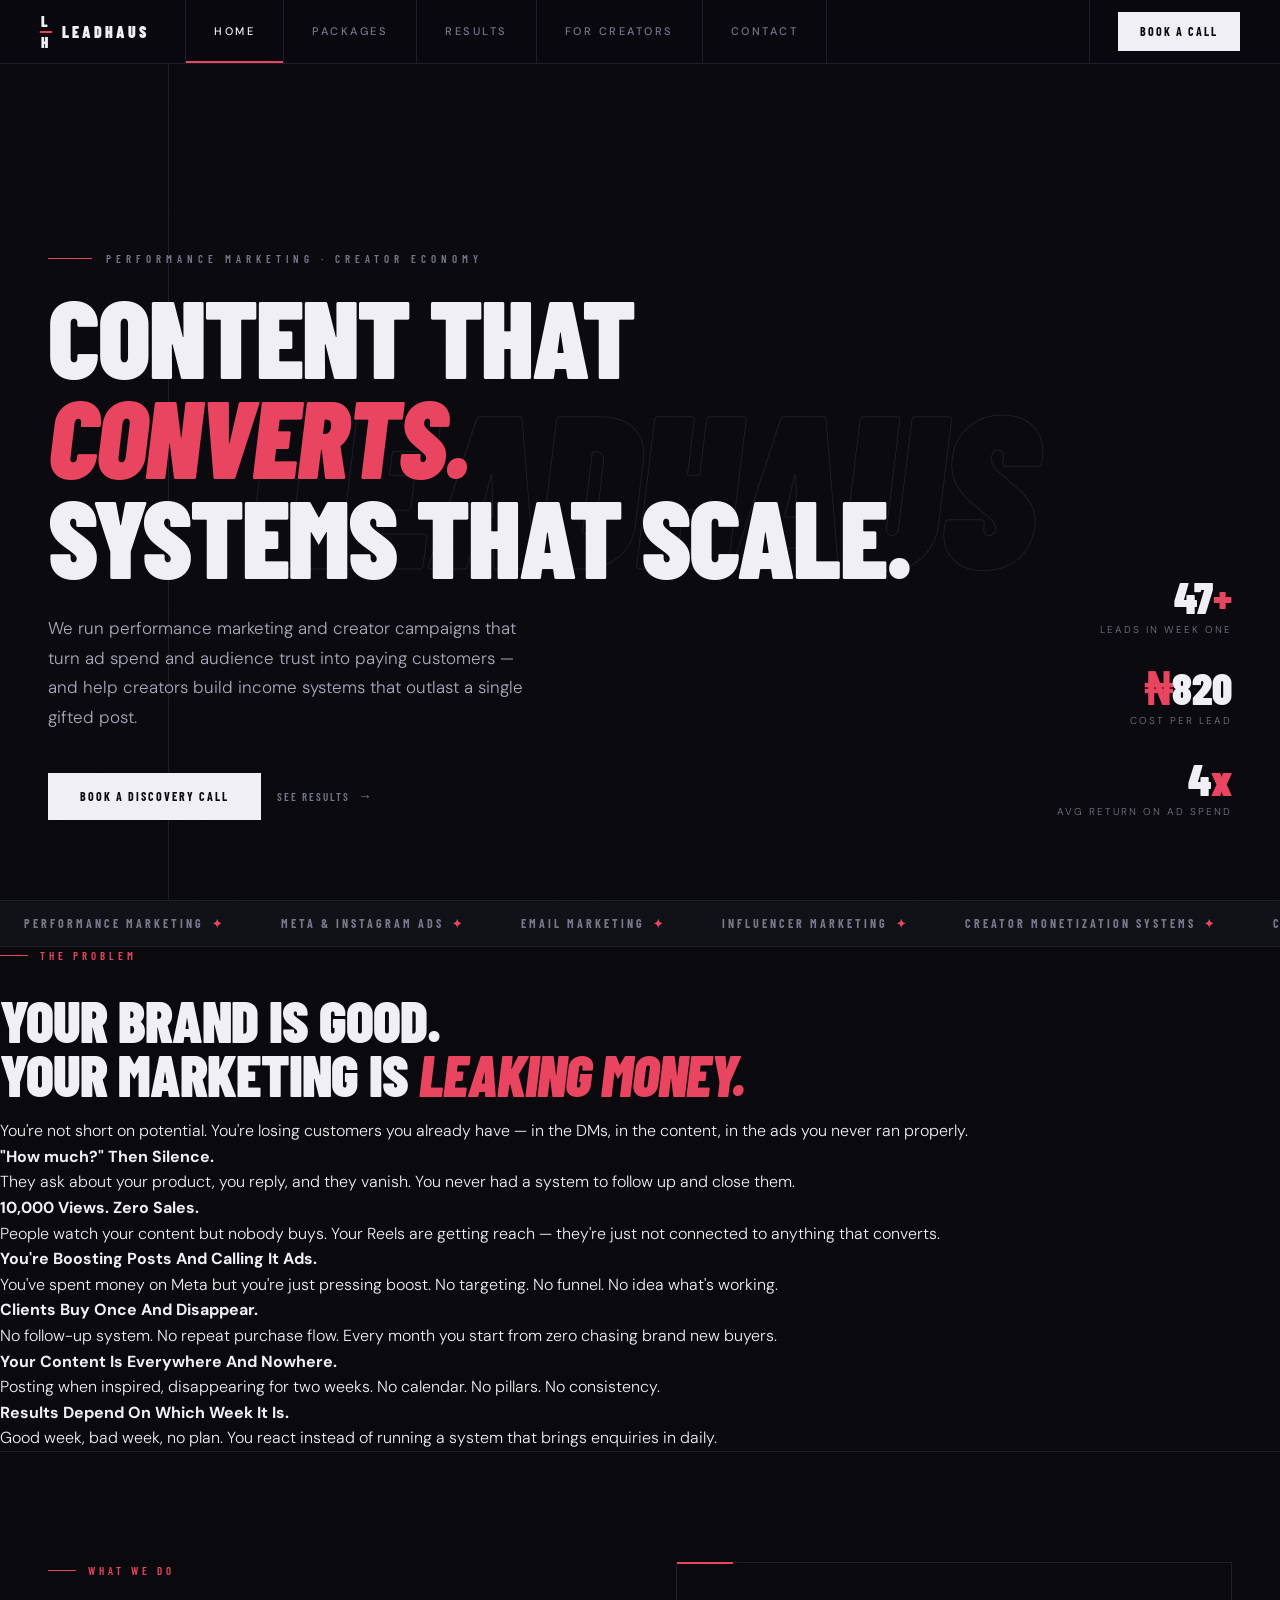
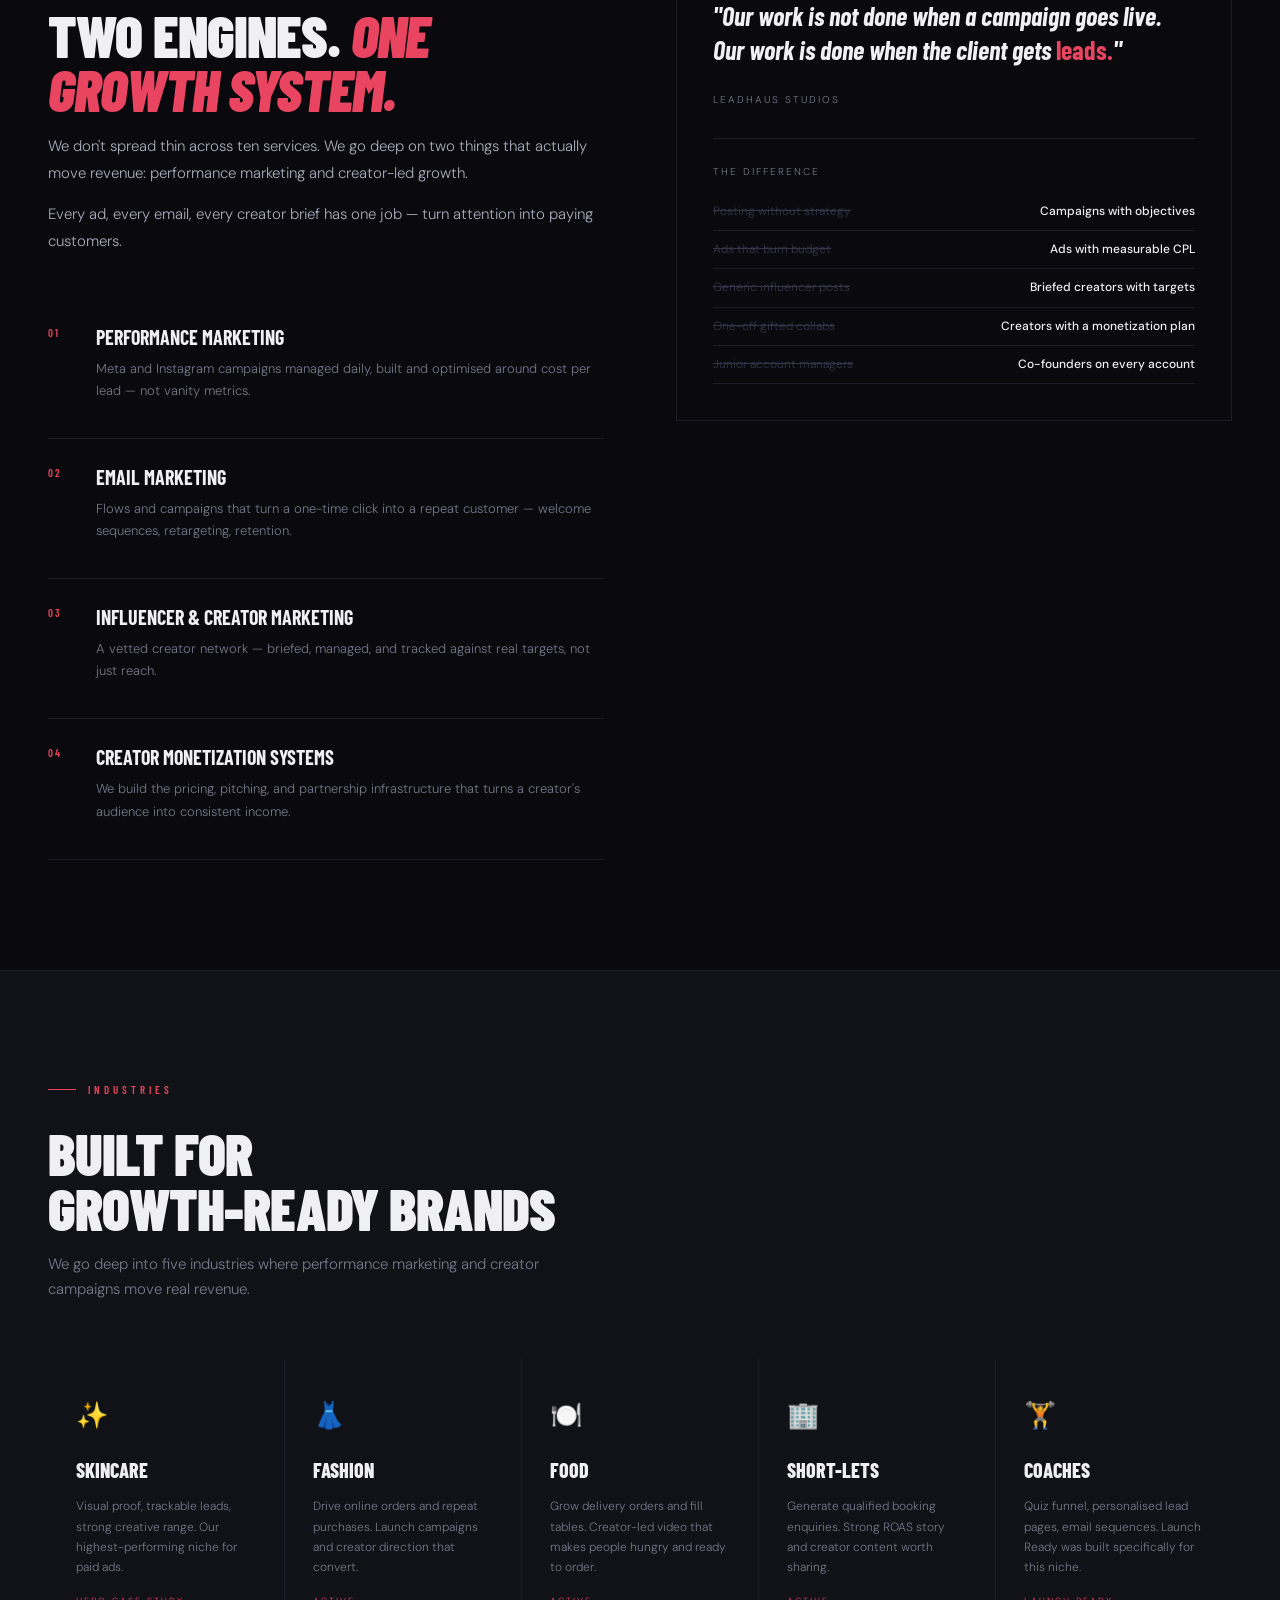
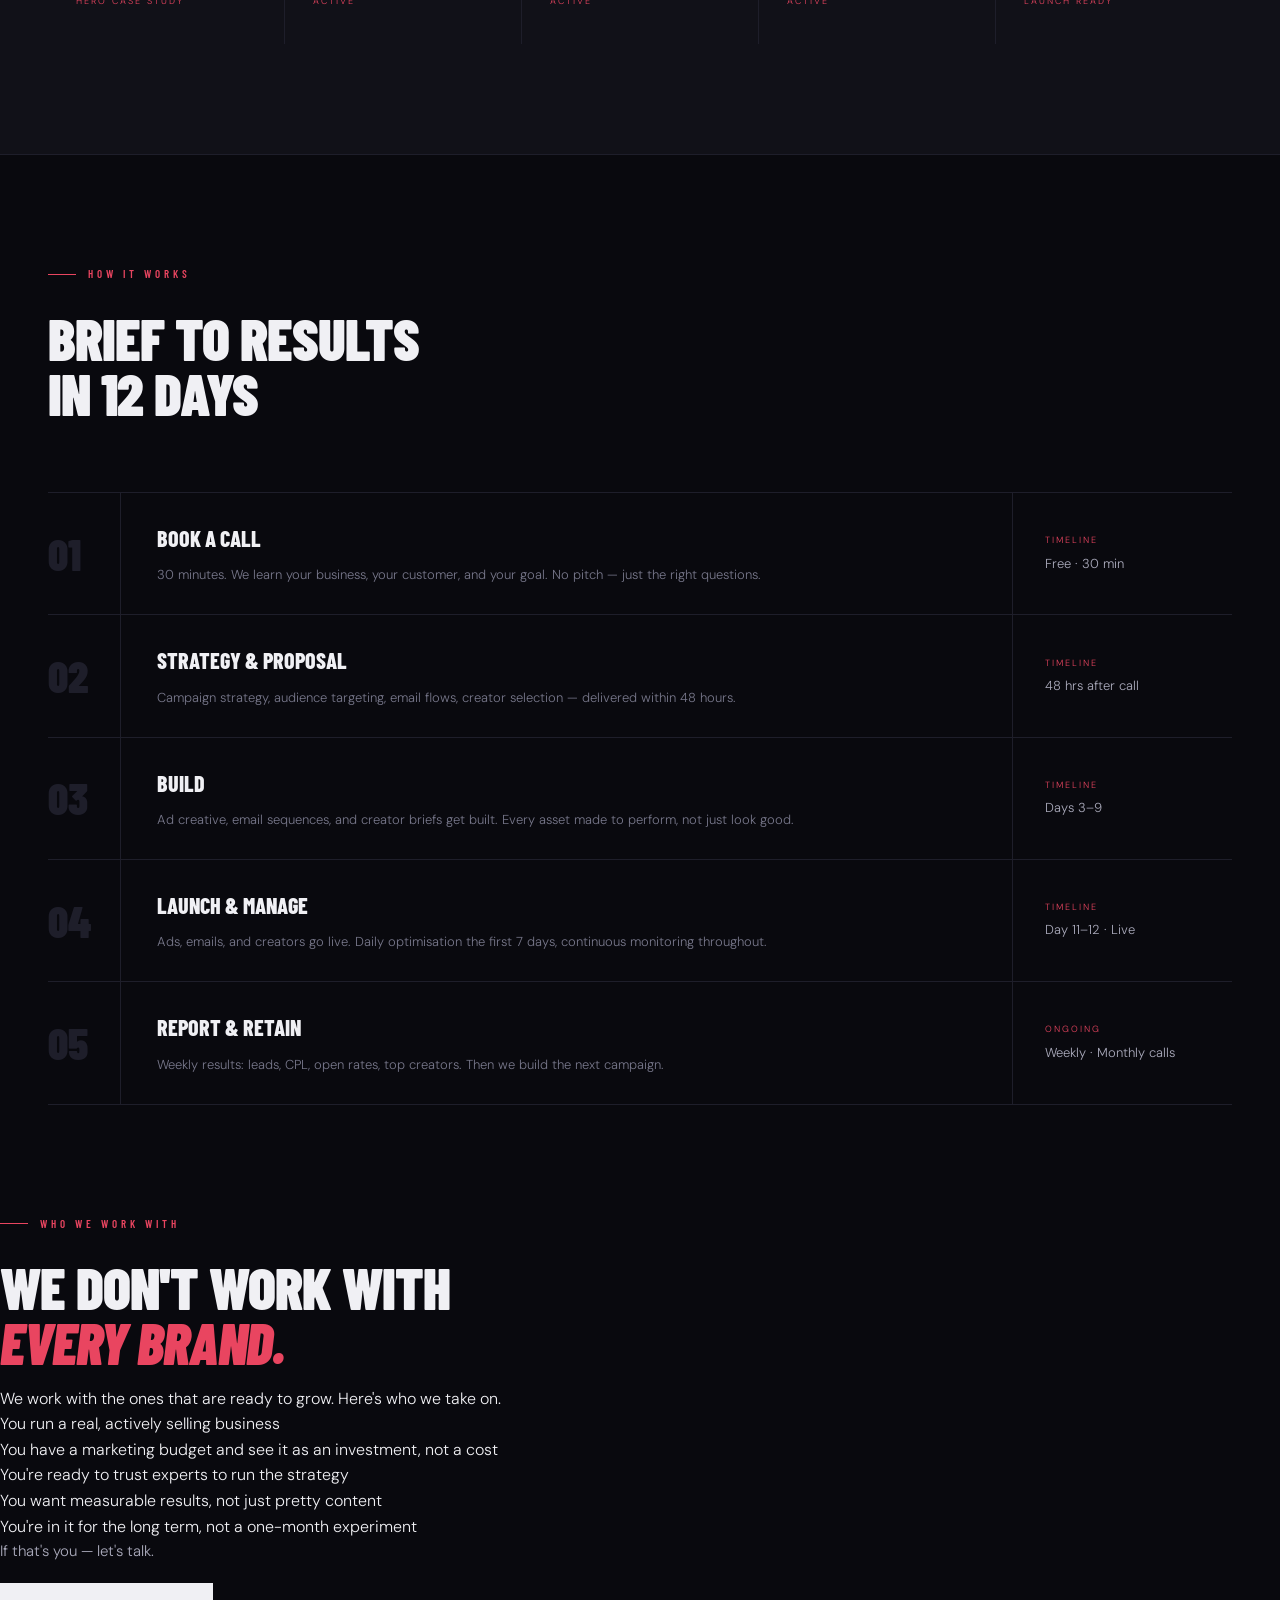
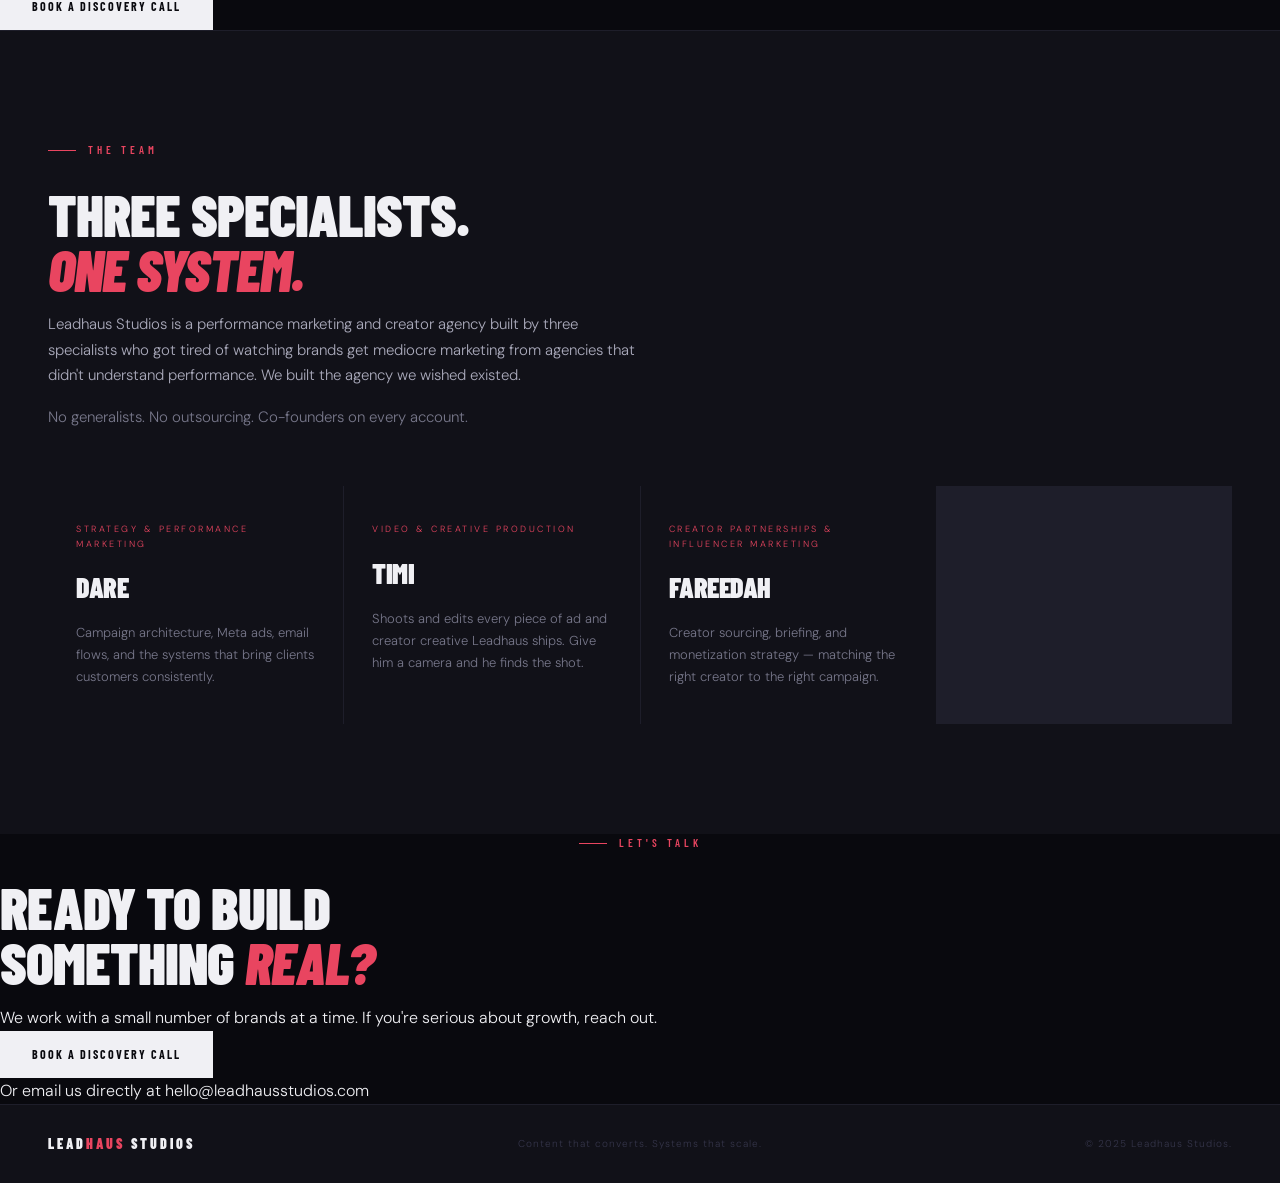
==== commit 2fcf7bd2: "Update index.html" ====
--- a/index.html
+++ b/index.html
@@ -43,7 +43,7 @@
       <h1 class="fade-up d1">Content That<br/><em>Converts.</em><br/>Systems That Scale.</h1>
       <p class="hero-sub fade-up d2">We run performance marketing and creator campaigns that turn ad spend and audience trust into paying customers — and help creators build income systems that outlast a single gifted post.</p>
       <div class="hero-acts fade-up d3">
-        <a class="btn-p" href="contact.html">Book a Call</a>
+        <a class="btn-p" href="contact.html">Book a Discovery Call</a>
         <a class="btn-g" href="results.html">See Results</a>
       </div>
     </div>
@@ -60,6 +60,22 @@
       <span class="tick-i">Performance Marketing<span>✦</span></span><span class="tick-i">Meta &amp; Instagram Ads<span>✦</span></span><span class="tick-i">Email Marketing<span>✦</span></span><span class="tick-i">Influencer Marketing<span>✦</span></span><span class="tick-i">Creator Monetization Systems<span>✦</span></span><span class="tick-i">Campaign Strategy<span>✦</span></span><span class="tick-i">Full-Funnel Growth<span>✦</span></span>
     </div>
   </div>
+
+  <section class="pain">
+    <div class="pain-hd">
+      <div class="sec-label fade-up">The Problem</div>
+      <h2 class="fade-up d1">Your Brand Is Good.<br/>Your Marketing Is <em>Leaking Money.</em></h2>
+      <p class="fade-up d2">You're not short on potential. You're losing customers you already have — in the DMs, in the content, in the ads you never ran properly.</p>
+    </div>
+    <div class="pain-g">
+      <div class="pain-c fade-up"><h4>"How much?" Then Silence.</h4><p>They ask about your product, you reply, and they vanish. You never had a system to follow up and close them.</p></div>
+      <div class="pain-c fade-up d1"><h4>10,000 Views. Zero Sales.</h4><p>People watch your content but nobody buys. Your Reels are getting reach — they're just not connected to anything that converts.</p></div>
+      <div class="pain-c fade-up d2"><h4>You're Boosting Posts And Calling It Ads.</h4><p>You've spent money on Meta but you're just pressing boost. No targeting. No funnel. No idea what's working.</p></div>
+      <div class="pain-c fade-up d3"><h4>Clients Buy Once And Disappear.</h4><p>No follow-up system. No repeat purchase flow. Every month you start from zero chasing brand new buyers.</p></div>
+      <div class="pain-c fade-up d4"><h4>Your Content Is Everywhere And Nowhere.</h4><p>Posting when inspired, disappearing for two weeks. No calendar. No pillars. No consistency.</p></div>
+      <div class="pain-c fade-up"><h4>Results Depend On Which Week It Is.</h4><p>Good week, bad week, no plan. You react instead of running a system that brings enquiries in daily.</p></div>
+    </div>
+  </section>
 
   <section class="what">
     <div class="what-g">
@@ -121,15 +137,43 @@
     </div>
   </section>
 
+  <section class="qual">
+    <div class="qual-hd">
+      <div class="sec-label fade-up">Who We Work With</div>
+      <h2 class="fade-up d1">We Don't Work With<br/><em>Every Brand.</em></h2>
+      <p class="fade-up d2">We work with the ones that are ready to grow. Here's who we take on.</p>
+    </div>
+    <ul class="qual-list fade-up d3">
+      <li>You run a real, actively selling business</li>
+      <li>You have a marketing budget and see it as an investment, not a cost</li>
+      <li>You're ready to trust experts to run the strategy</li>
+      <li>You want measurable results, not just pretty content</li>
+      <li>You're in it for the long term, not a one-month experiment</li>
+    </ul>
+    <div class="fade-up d3">
+      <p style="font-size:15px;color:var(--off);margin-bottom:20px">If that's you — let's talk.</p>
+      <a class="btn-p" href="contact.html">Book a Discovery Call</a>
+    </div>
+  </section>
+
   <section class="team-sec">
     <div class="sec-label fade-up">The Team</div>
     <h2 class="fade-up d1">Three Specialists.<br/><em>One System.</em></h2>
+    <p class="fade-up d2" style="font-size:15px;color:var(--off);max-width:600px;margin-top:0;margin-bottom:16px;line-height:1.7">Leadhaus Studios is a performance marketing and creator agency built by three specialists who got tired of watching brands get mediocre marketing from agencies that didn't understand performance. We built the agency we wished existed.</p>
     <p class="fade-up d2" style="font-size:15px;color:var(--dim);max-width:480px;margin-top:0;margin-bottom:0;line-height:1.7">No generalists. No outsourcing. Co-founders on every account.</p>
     <div class="team-g">
       <div class="tm fade-up"><div class="tm-role">Strategy &amp; Performance Marketing</div><div class="tm-name">Dare</div><div class="tm-desc">Campaign architecture, Meta ads, email flows, and the systems that bring clients customers consistently.</div></div>
       <div class="tm fade-up d1"><div class="tm-role">Video &amp; Creative Production</div><div class="tm-name">Timi</div><div class="tm-desc">Shoots and edits every piece of ad and creator creative Leadhaus ships. Give him a camera and he finds the shot.</div></div>
       <div class="tm fade-up d2"><div class="tm-role">Creator Partnerships &amp; Influencer Marketing</div><div class="tm-name">Fareedah</div><div class="tm-desc">Creator sourcing, briefing, and monetization strategy — matching the right creator to the right campaign.</div></div>
     </div>
+  </section>
+
+  <section class="fin-cta">
+    <div class="sec-label fade-up" style="justify-content:center">Let's Talk</div>
+    <h2 class="fade-up d1">Ready To Build<br/>Something <em>Real?</em></h2>
+    <p class="fade-up d2">We work with a small number of brands at a time. If you're serious about growth, reach out.</p>
+    <a class="btn-p fade-up d3" href="contact.html">Book a Discovery Call</a>
+    <div class="sec-note fade-up d3">Or email us directly at hello@leadhausstudios.com</div>
   </section>
 
   <footer><div class="fl">Lead<span>haus</span> Studios</div><p>Content that converts. Systems that scale.</p><p>&copy; 2025 Leadhaus Studios.</p></footer>
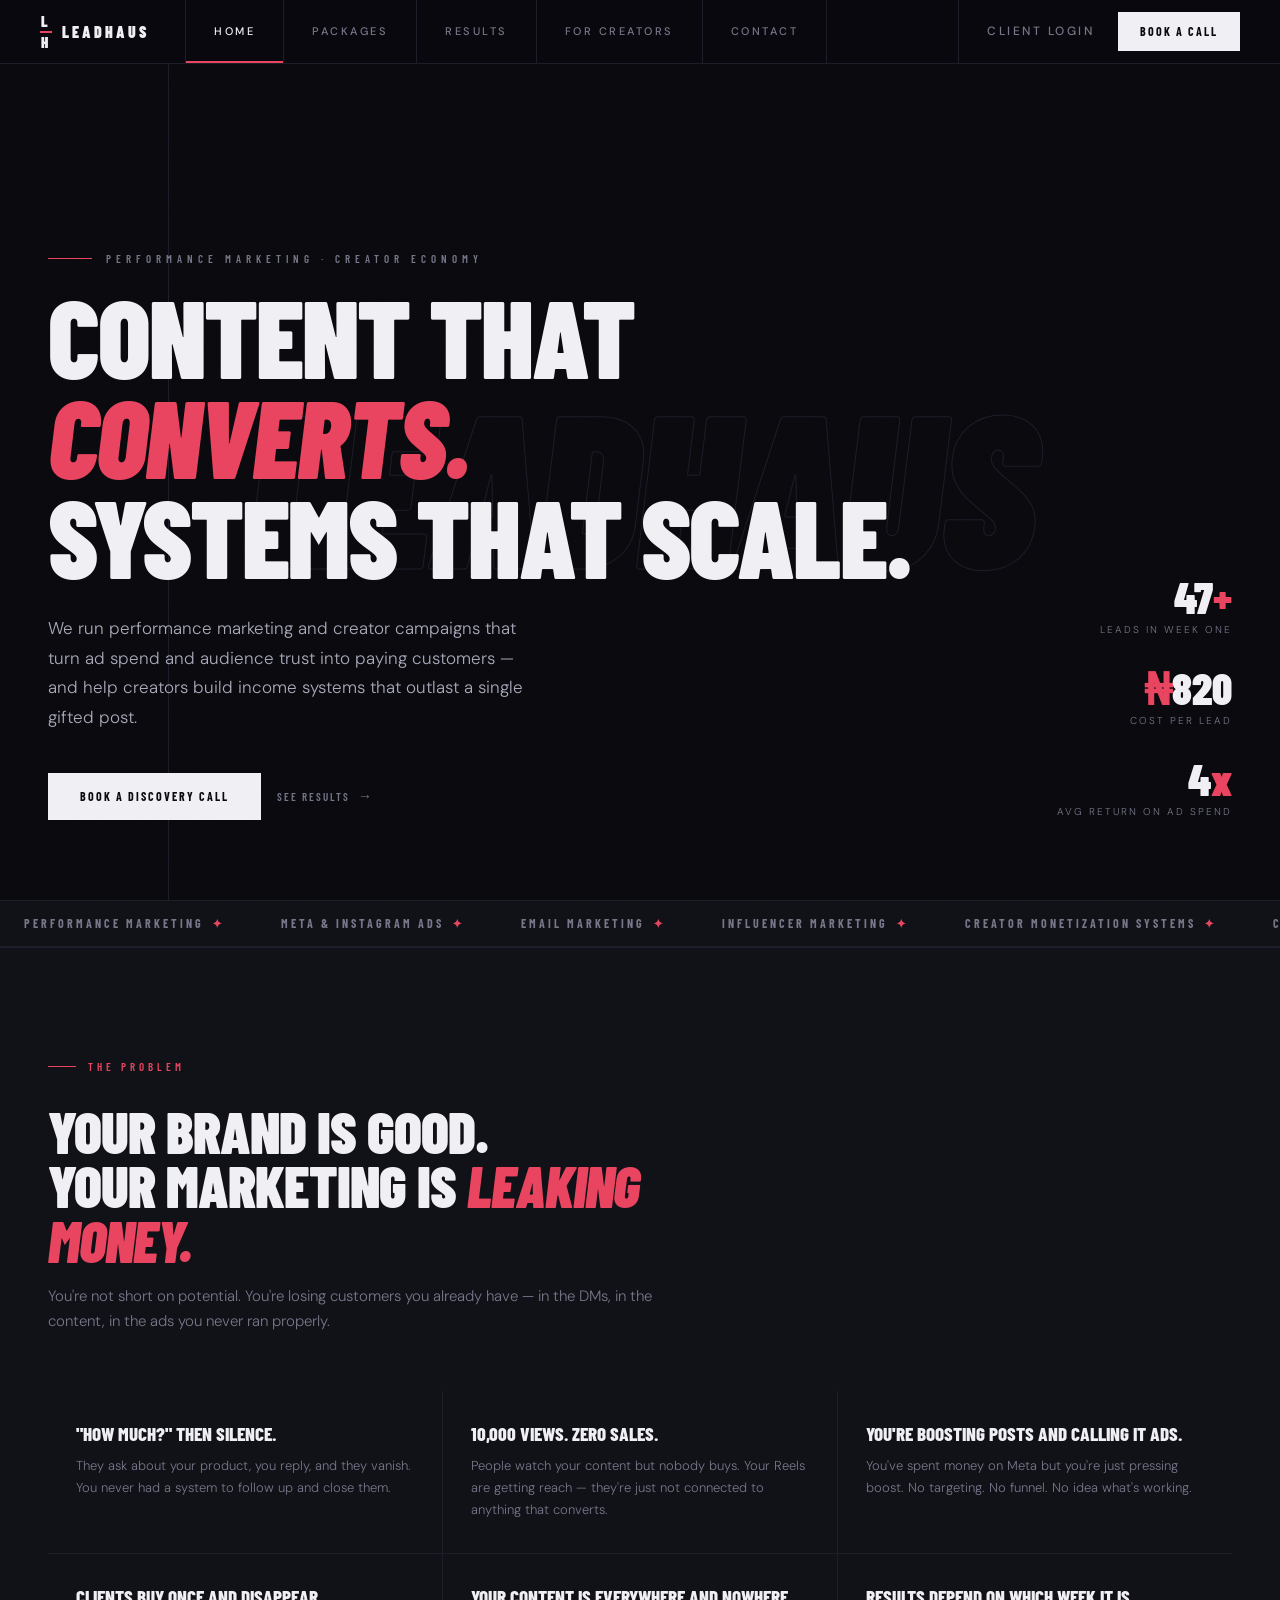
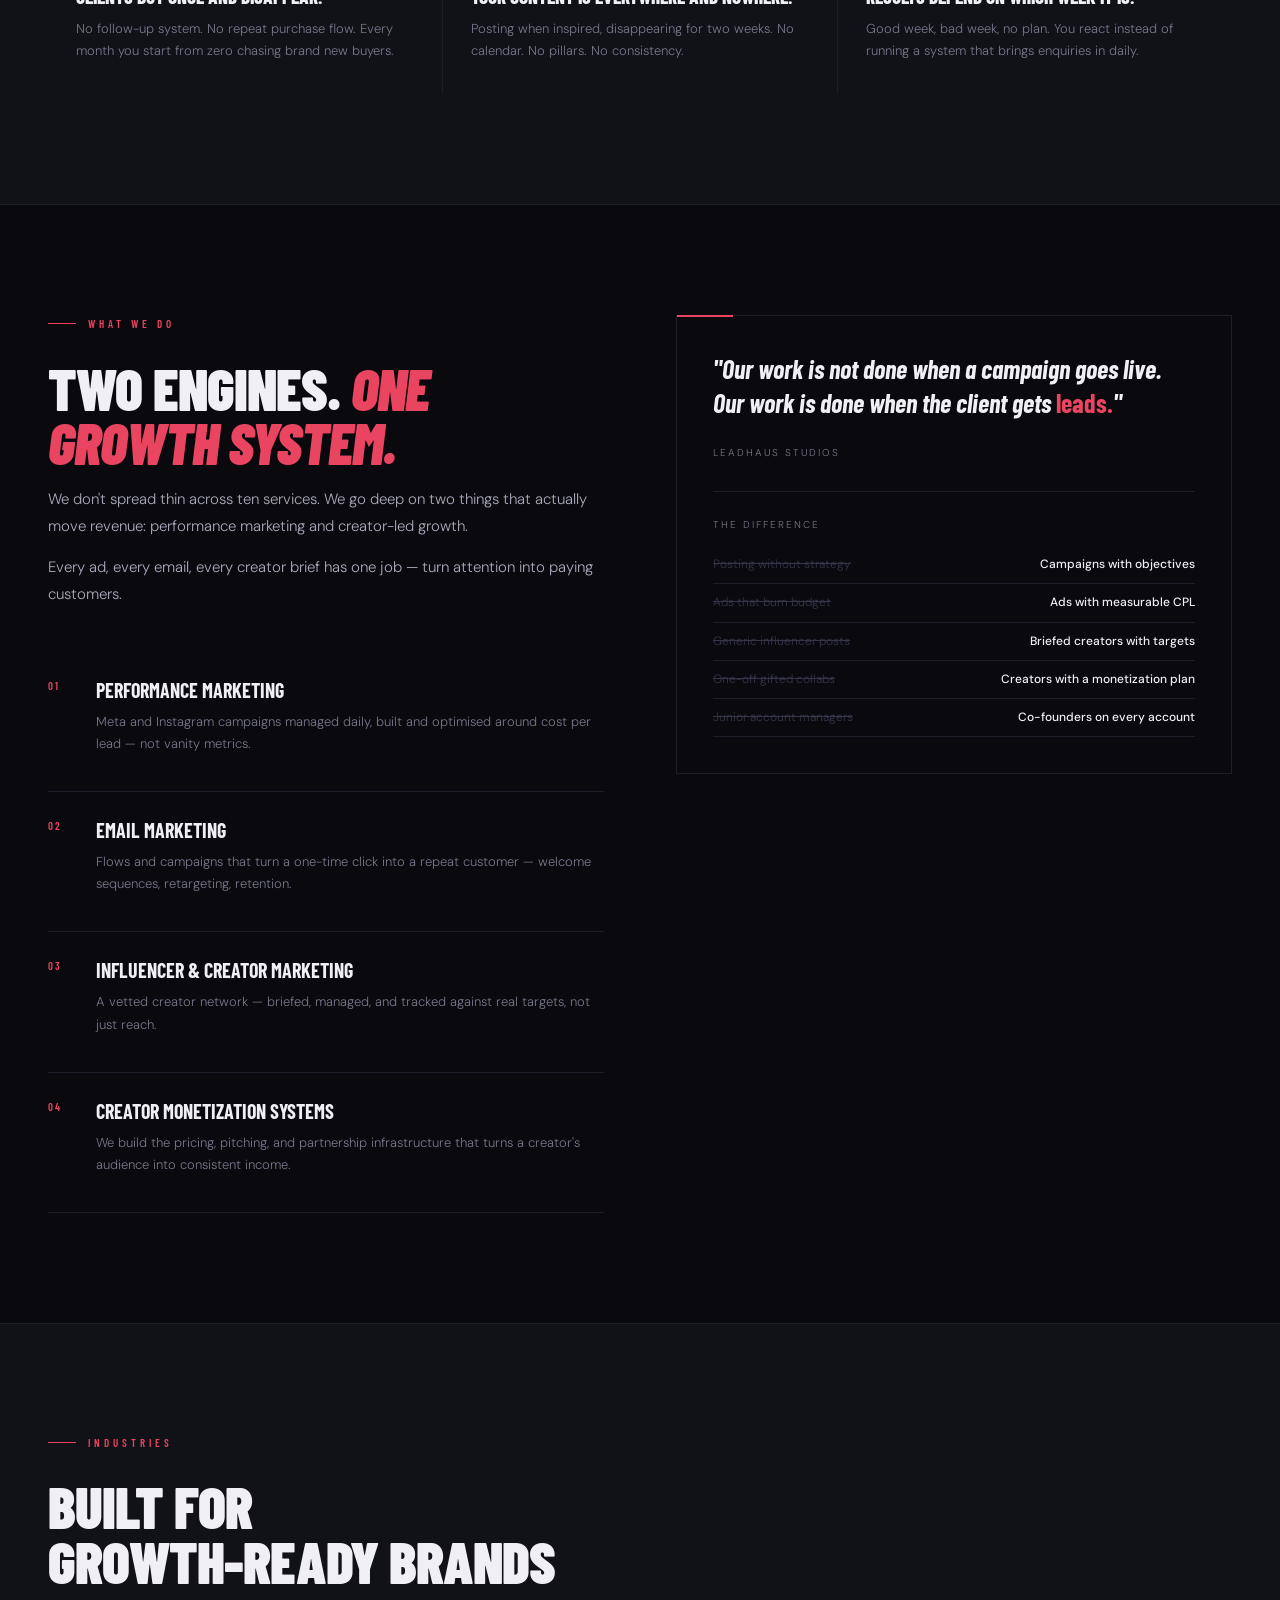
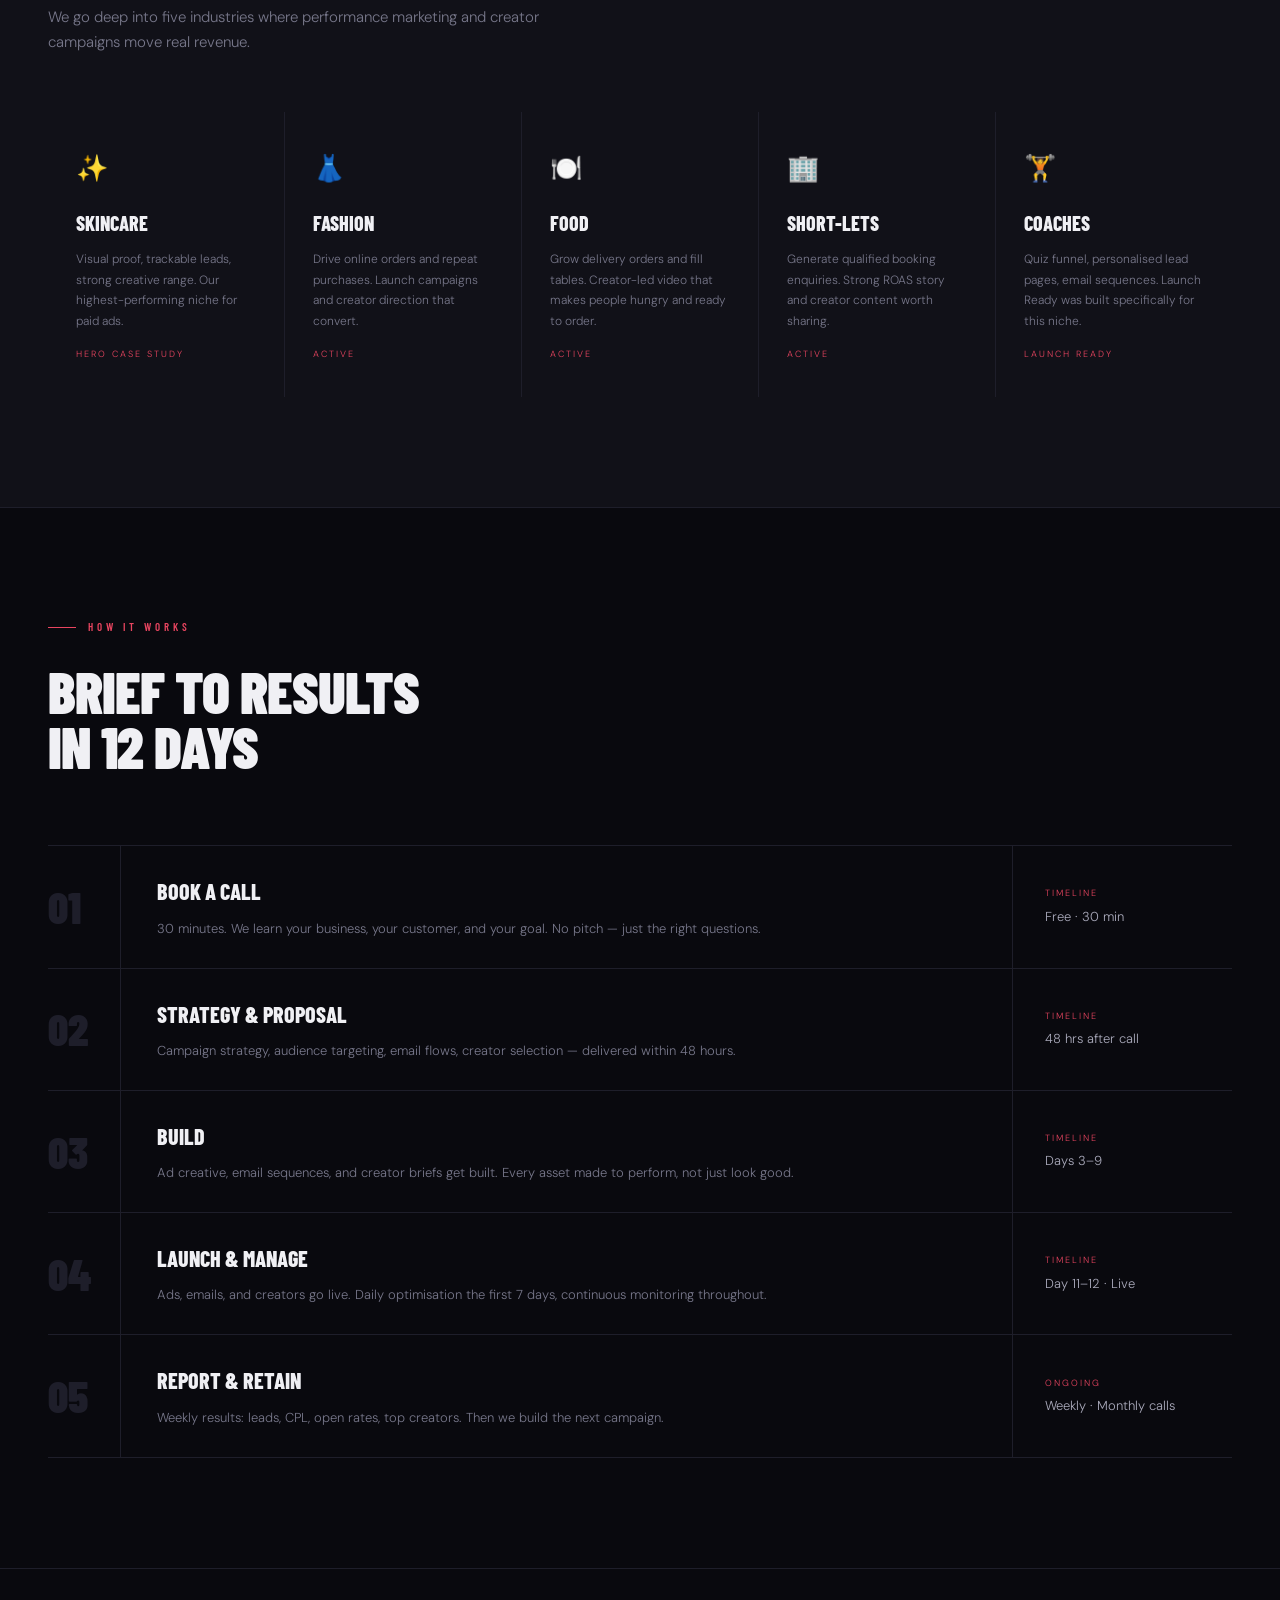
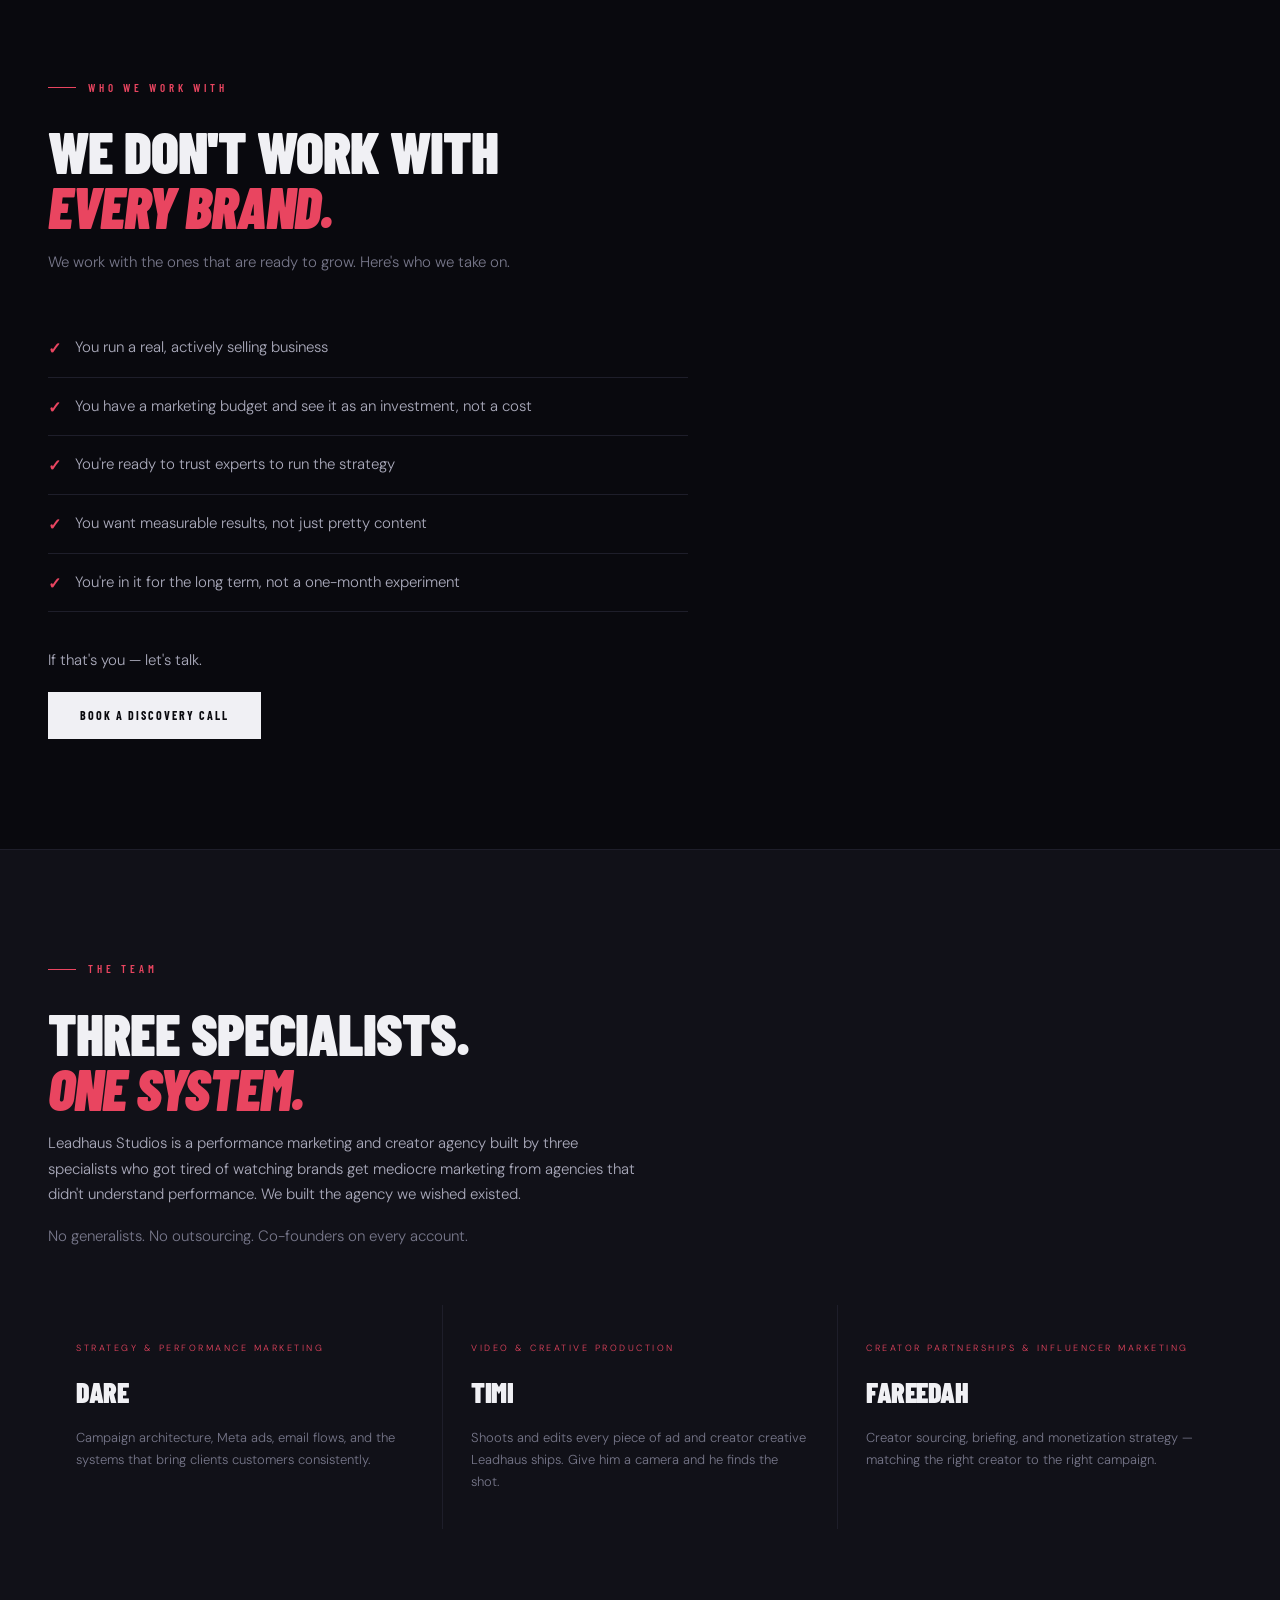
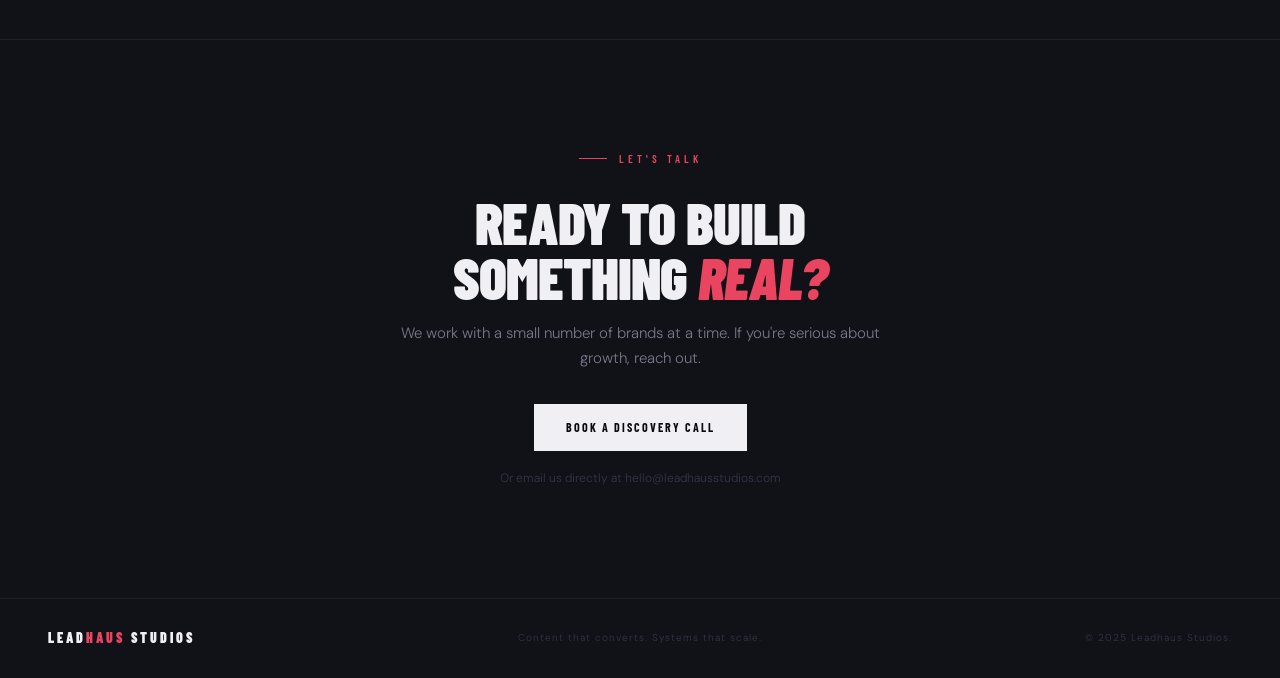
==== commit 3cafcd14: "Add Client Login link to the site nav Links to the Leadhaus client portal at portal.leadhausstudios." ====
--- a/index.html
+++ b/index.html
@@ -21,7 +21,7 @@
     <li><a href="creators.html">For Creators</a></li>
     <li><a href="contact.html">Contact</a></li>
   </ul>
-  <div class="nav-right"><a href="https://calendly.com/leadhaus/30min" target="_blank" class="nav-cta">Book a Call</a></div>
+  <div class="nav-right"><a href="https://portal.leadhausstudios.com/login" class="nav-login">Client Login</a><a href="https://calendly.com/leadhaus/30min" target="_blank" class="nav-cta">Book a Call</a></div>
   <button class="nav-burger" id="burger" aria-label="Menu">
     <span></span><span></span><span></span>
   </button>
@@ -32,6 +32,7 @@
   <li><a href="results.html">Results</a></li>
   <li><a href="creators.html">For Creators</a></li>
   <li><a href="contact.html">Contact</a></li>
+  <li><a href="https://portal.leadhausstudios.com/login">Client Login</a></li>
   <li><a href="https://calendly.com/leadhaus/30min" target="_blank">Book a Call</a></li>
 </ul>
 <main>
--- a/style.css
+++ b/style.css
@@ -20,6 +20,8 @@
 .nav-right{display:flex;align-items:center;margin-left:auto;padding:0 40px 0 28px;border-left:1px solid var(--border)}
 .nav-cta{font-family:var(--fd);font-weight:700;font-size:12px;letter-spacing:2px;text-transform:uppercase;color:var(--black);background:var(--white);padding:10px 22px;text-decoration:none;transition:background .2s,color .2s;cursor:pointer}
 .nav-cta:hover{background:var(--red);color:var(--white)}
+.nav-login{font-size:12px;font-weight:500;letter-spacing:2.5px;text-transform:uppercase;color:var(--dim);text-decoration:none;margin-right:24px;transition:color .2s}
+.nav-login:hover{color:var(--white)}
 
 /* HAMBURGER */
 .nav-burger{display:none;flex-direction:column;justify-content:center;gap:5px;width:44px;height:64px;padding:0 12px;cursor:pointer;background:none;border:none;margin-left:auto;flex-shrink:0}
@@ -79,6 +81,30 @@
 .tick-i{font-family:var(--fd);font-size:12px;font-weight:700;letter-spacing:3px;text-transform:uppercase;color:var(--dim);padding:0 24px;flex-shrink:0}
 .tick-i span{color:var(--red);margin:0 8px}
 @keyframes tick{from{transform:translateX(0)}to{transform:translateX(-50%)}}
+
+/* PAIN POINTS */
+.pain{padding:110px 48px;border-top:1px solid var(--border);background:var(--dark)}
+.pain-hd{margin-bottom:56px;max-width:640px}
+.pain-hd p{font-size:15px;color:var(--dim);line-height:1.7;margin-top:12px}
+.pain-g{display:grid;grid-template-columns:repeat(3,1fr);gap:1px;background:var(--border)}
+.pain-c{background:var(--dark);padding:32px 28px;transition:background .2s}
+.pain-c:hover{background:var(--card)}
+.pain-c h4{font-family:var(--fd);font-size:19px;font-weight:800;text-transform:uppercase;margin-bottom:10px;line-height:1.15}
+.pain-c p{font-size:13px;color:var(--dim);line-height:1.7}
+
+/* QUALIFIER */
+.qual{padding:110px 48px;border-top:1px solid var(--border)}
+.qual-hd{max-width:600px}
+.qual-hd p{font-size:15px;color:var(--dim);line-height:1.7;margin-top:12px;margin-bottom:44px}
+.qual-list{list-style:none;display:flex;flex-direction:column;max-width:640px;margin-bottom:36px}
+.qual-list li{display:flex;gap:14px;align-items:flex-start;padding:16px 0;border-bottom:1px solid var(--border);font-size:15px;color:var(--off)}
+.qual-list li::before{content:'✓';color:var(--red);font-family:var(--fd);font-weight:900;font-size:16px}
+
+/* FINAL CTA */
+.fin-cta{padding:110px 48px;text-align:center;border-top:1px solid var(--border);background:var(--dark)}
+.fin-cta h2{max-width:700px;margin:0 auto 16px}
+.fin-cta p{font-size:15px;color:var(--dim);max-width:480px;margin:0 auto 32px;line-height:1.7}
+.fin-cta .sec-note{font-size:12px;color:var(--muted);margin-top:18px}
 
 /* WHAT WE DO */
 .what{padding:110px 48px;border-top:1px solid var(--border)}
@@ -132,7 +158,7 @@
 
 /* TEAM */
 .team-sec{padding:110px 48px;background:var(--dark);border-top:1px solid var(--border)}
-.team-g{display:grid;grid-template-columns:repeat(4,1fr);gap:1px;background:var(--border);margin-top:56px}
+.team-g{display:grid;grid-template-columns:repeat(3,1fr);gap:1px;background:var(--border);margin-top:56px}
 .tm{background:var(--dark);padding:36px 28px;position:relative;overflow:hidden;transition:background .2s}
 .tm::after{content:'';position:absolute;bottom:0;left:0;right:0;height:2px;background:var(--red);transform:scaleX(0);transform-origin:left;transition:transform .3s}
 .tm:hover{background:var(--card)}
@@ -254,6 +280,55 @@
 .cr-submit-btn{font-family:var(--fd);font-weight:700;font-size:12px;letter-spacing:2.5px;text-transform:uppercase;color:var(--black);background:var(--white);padding:13px 28px;border:none;cursor:pointer;transition:background .2s,color .2s}
 .cr-submit-btn:hover{background:var(--red);color:var(--white)}
 
+/* FUNNEL LANDING PAGE */
+.fn-nav{position:fixed;top:0;left:0;right:0;z-index:200;display:flex;align-items:center;justify-content:space-between;padding:0 40px;height:64px;border-bottom:1px solid var(--border);background:rgba(9,9,14,.93);backdrop-filter:blur(20px)}
+.fn-nav .nav-logo{border:none;padding:0}
+.fn-trust{font-size:10px;letter-spacing:2px;text-transform:uppercase;color:var(--dim);display:flex;align-items:center;gap:8px}
+.fn-hero{min-height:100vh;display:flex;flex-direction:column;justify-content:center;align-items:center;text-align:center;padding:140px 24px 80px;position:relative;overflow:hidden}
+.fn-hero .hero-ghost{position:absolute;top:50%;left:50%;transform:translate(-50%,-50%);font-family:var(--fd);font-size:clamp(100px,17vw,240px);font-weight:900;font-style:italic;letter-spacing:-4px;color:transparent;-webkit-text-stroke:1px var(--border);white-space:nowrap;pointer-events:none;user-select:none}
+.fn-hero-content{position:relative;z-index:2;max-width:760px}
+.fn-eye{font-family:var(--fd);font-size:11px;font-weight:600;letter-spacing:5px;text-transform:uppercase;color:var(--red);margin-bottom:20px}
+.fn-hero h1{font-size:clamp(42px,7vw,84px);margin-bottom:22px}
+.fn-hero-sub{font-size:17px;color:var(--off);max-width:560px;margin:0 auto 36px;line-height:1.75}
+.fn-nums{display:flex;gap:44px;justify-content:center;margin-top:56px;flex-wrap:wrap}
+.fn-num{text-align:center}
+.fn-num-n{font-family:var(--fd);font-size:38px;font-weight:900;line-height:1}
+.fn-num-n span{color:var(--red)}
+.fn-num-l{font-size:10px;letter-spacing:2px;text-transform:uppercase;color:var(--dim);margin-top:6px}
+.fn-sec{padding:90px 24px;border-top:1px solid var(--border);max-width:980px;margin:0 auto}
+.fn-sec.wide{max-width:none}
+.fn-sec-hd{text-align:center;margin-bottom:56px}
+.fn-sec-hd p{font-size:15px;color:var(--dim);max-width:520px;margin:14px auto 0;line-height:1.7}
+.fn-pain-g{display:grid;grid-template-columns:repeat(3,1fr);gap:1px;background:var(--border);max-width:980px;margin:0 auto}
+.fn-pain-c{background:var(--dark);padding:30px 26px}
+.fn-pain-c h4{font-family:var(--fd);font-size:17px;font-weight:800;text-transform:uppercase;margin-bottom:8px;line-height:1.2}
+.fn-pain-c p{font-size:12px;color:var(--dim);line-height:1.65}
+.fn-offer-g{display:grid;grid-template-columns:1fr 1fr;gap:1px;background:var(--border)}
+.fn-offer{background:var(--dark);padding:40px 34px}
+.fn-offer h4{font-family:var(--fd);font-size:24px;font-weight:900;text-transform:uppercase;margin-bottom:10px}
+.fn-offer p{font-size:13px;color:var(--dim);line-height:1.7;margin-bottom:18px}
+.fn-offer ul{list-style:none;display:flex;flex-direction:column;gap:8px}
+.fn-offer ul li{font-size:13px;color:var(--off);display:flex;gap:8px}
+.fn-offer ul li::before{content:'—';color:var(--red)}
+.fn-steps{display:flex;flex-direction:column}
+.fn-step{display:grid;grid-template-columns:56px 1fr;gap:20px;padding:22px 0;border-top:1px solid var(--border)}
+.fn-step:last-child{border-bottom:1px solid var(--border)}
+.fn-step-n{font-family:var(--fd);font-size:32px;font-weight:900;color:var(--red)}
+.fn-step h4{font-family:var(--fd);font-size:18px;font-weight:800;text-transform:uppercase;margin-bottom:4px}
+.fn-step p{font-size:13px;color:var(--dim);line-height:1.6}
+.fn-form-wrap{background:var(--card);border:1px solid var(--border);padding:48px;max-width:640px;margin:0 auto}
+.fn-form{display:flex;flex-direction:column;gap:1px;background:var(--border)}
+.fn-f{background:var(--card)}
+.fn-f label{display:block;font-size:9px;letter-spacing:2.5px;text-transform:uppercase;color:var(--red);padding:16px 18px 6px}
+.fn-f input,.fn-f select{width:100%;background:transparent;border:none;outline:none;color:var(--white);font-family:var(--fb);font-size:14px;font-weight:300;padding:0 18px 16px;cursor:text}
+.fn-f select{cursor:pointer}
+.fn-f select option{background:var(--dark);color:var(--white)}
+.fn-submit-row{margin-top:16px}
+.fn-submit-btn{width:100%;font-family:var(--fd);font-weight:700;font-size:14px;letter-spacing:2px;text-transform:uppercase;color:var(--black);background:var(--white);padding:16px;border:none;cursor:pointer;transition:background .2s,color .2s}
+.fn-submit-btn:hover{background:var(--red);color:var(--white)}
+.fn-small{font-size:11px;color:var(--muted);text-align:center;margin-top:16px}
+.fn-footer{padding:32px 24px;text-align:center;border-top:1px solid var(--border);font-size:10px;color:var(--muted);letter-spacing:1px}
+
 /* CONTACT */
 .ct-wrap{display:grid;grid-template-columns:1fr 1fr;min-height:calc(100vh - 64px)}
 .ct-left{padding:80px 48px;border-right:1px solid var(--border);display:flex;flex-direction:column;justify-content:space-between;position:relative;overflow:hidden}
@@ -294,11 +369,12 @@
   nav{padding:0;flex-wrap:wrap;height:auto;min-height:64px}
   .nav-logo{height:64px;padding:0 20px}
   .nav-right{display:none}
-  .hero,.what,.inds,.proc,.team-sec,.res-hero,.cases,.pkg-hero,.pkgs,.addons,.cr-hero,.cr-who,.cr-why,.cr-niches,.cr-form,.ct-left,.ct-right{padding-left:24px;padding-right:24px}
+  .hero,.what,.inds,.proc,.team-sec,.res-hero,.cases,.pkg-hero,.pkgs,.addons,.cr-hero,.cr-who,.cr-why,.cr-niches,.cr-form,.ct-left,.ct-right,.pain,.qual,.fin-cta{padding-left:24px;padding-right:24px}
   h1{font-size:52px}
   .what-g,.ct-wrap{grid-template-columns:1fr}
-  .ind-g,.niche-g,.cr-who-g{grid-template-columns:1fr 1fr}
-  .pkg-g,.team-g{grid-template-columns:1fr}
+  .ind-g,.niche-g,.cr-who-g,.pain-g{grid-template-columns:1fr 1fr}
+  .pkg-g{grid-template-columns:1fr}
+  .team-g{grid-template-columns:1fr}
   .stats-bar{grid-template-columns:1fr 1fr}
   .case{grid-template-columns:1fr 1fr}
   .lr-strip{grid-template-columns:1fr}
@@ -308,4 +384,8 @@
   .hero-nums{display:none}
   footer{flex-direction:column;gap:8px;text-align:center;padding:20px 24px}
   main{padding-top:64px}
+  .fn-pain-g,.fn-offer-g{grid-template-columns:1fr}
+  .fn-nums{gap:28px}
+  .fn-form-wrap{padding:28px 20px}
+  .fn-sec{padding:64px 20px}
 }
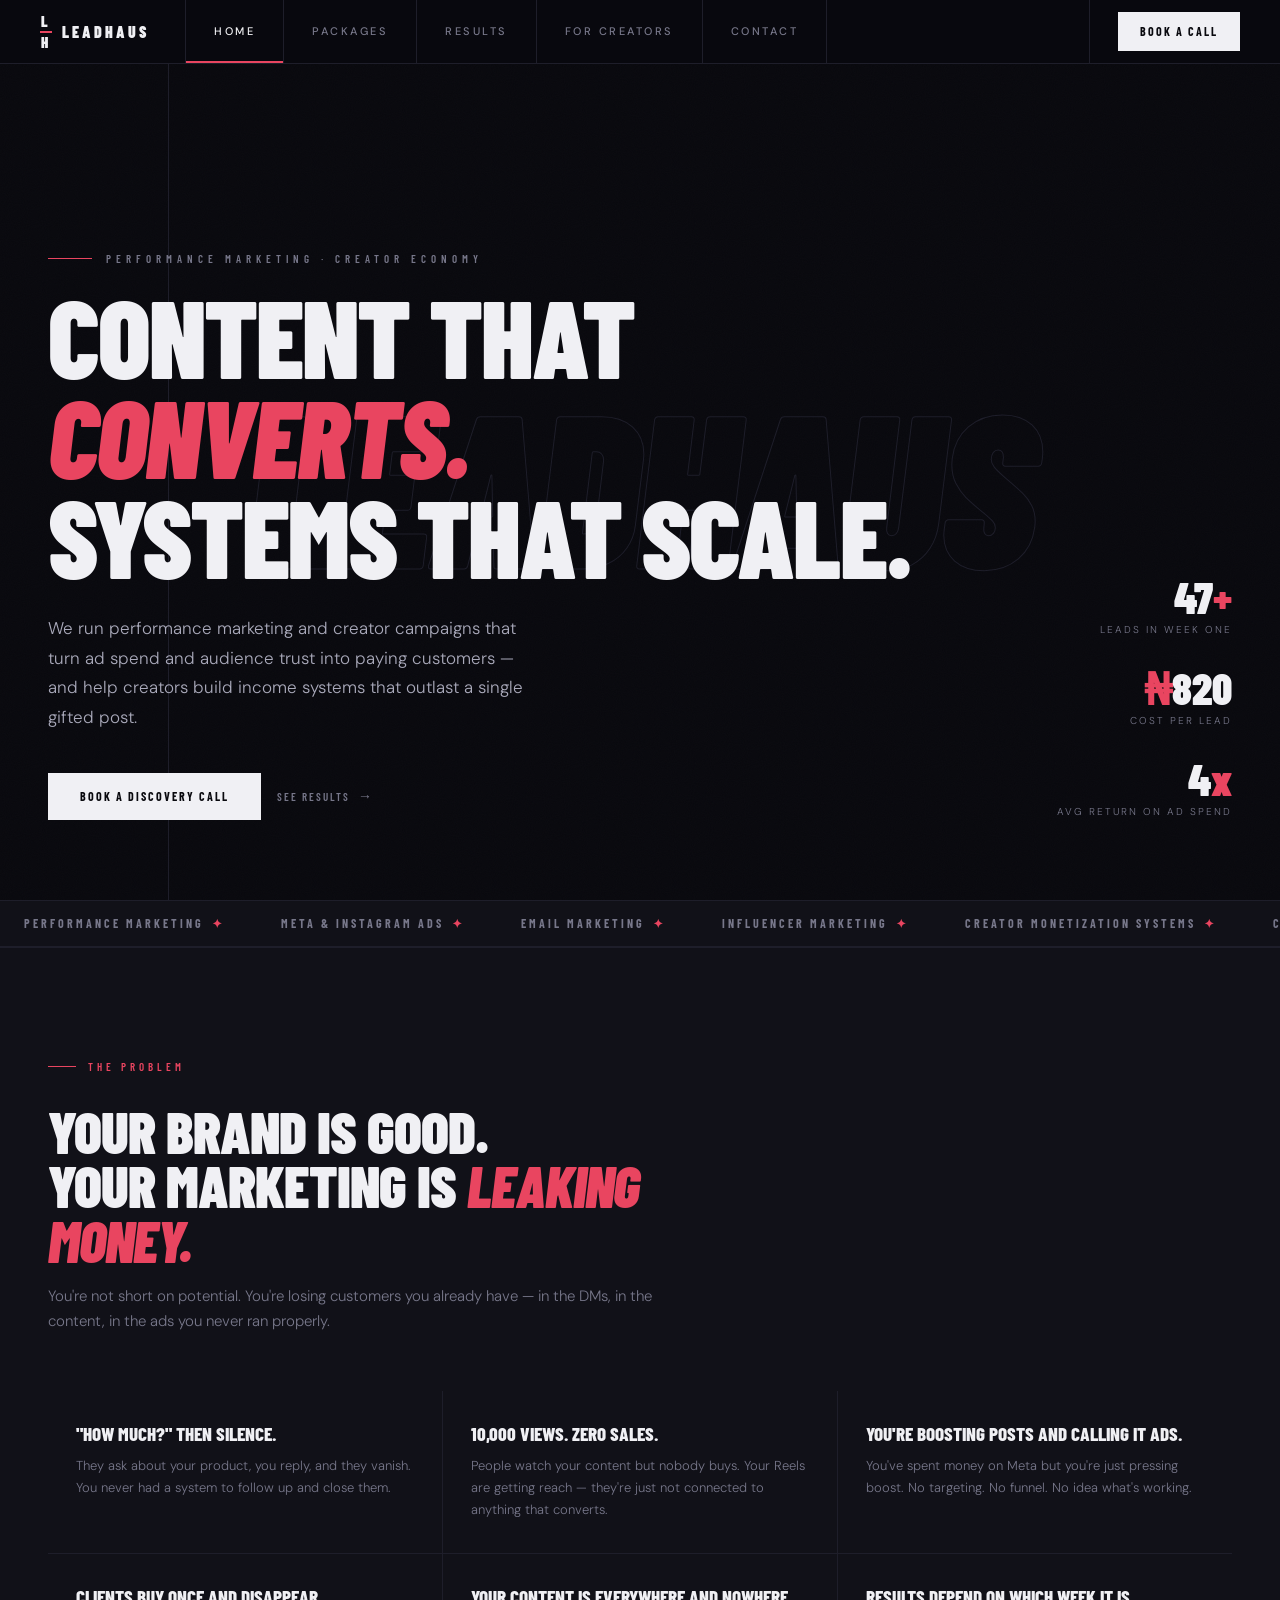
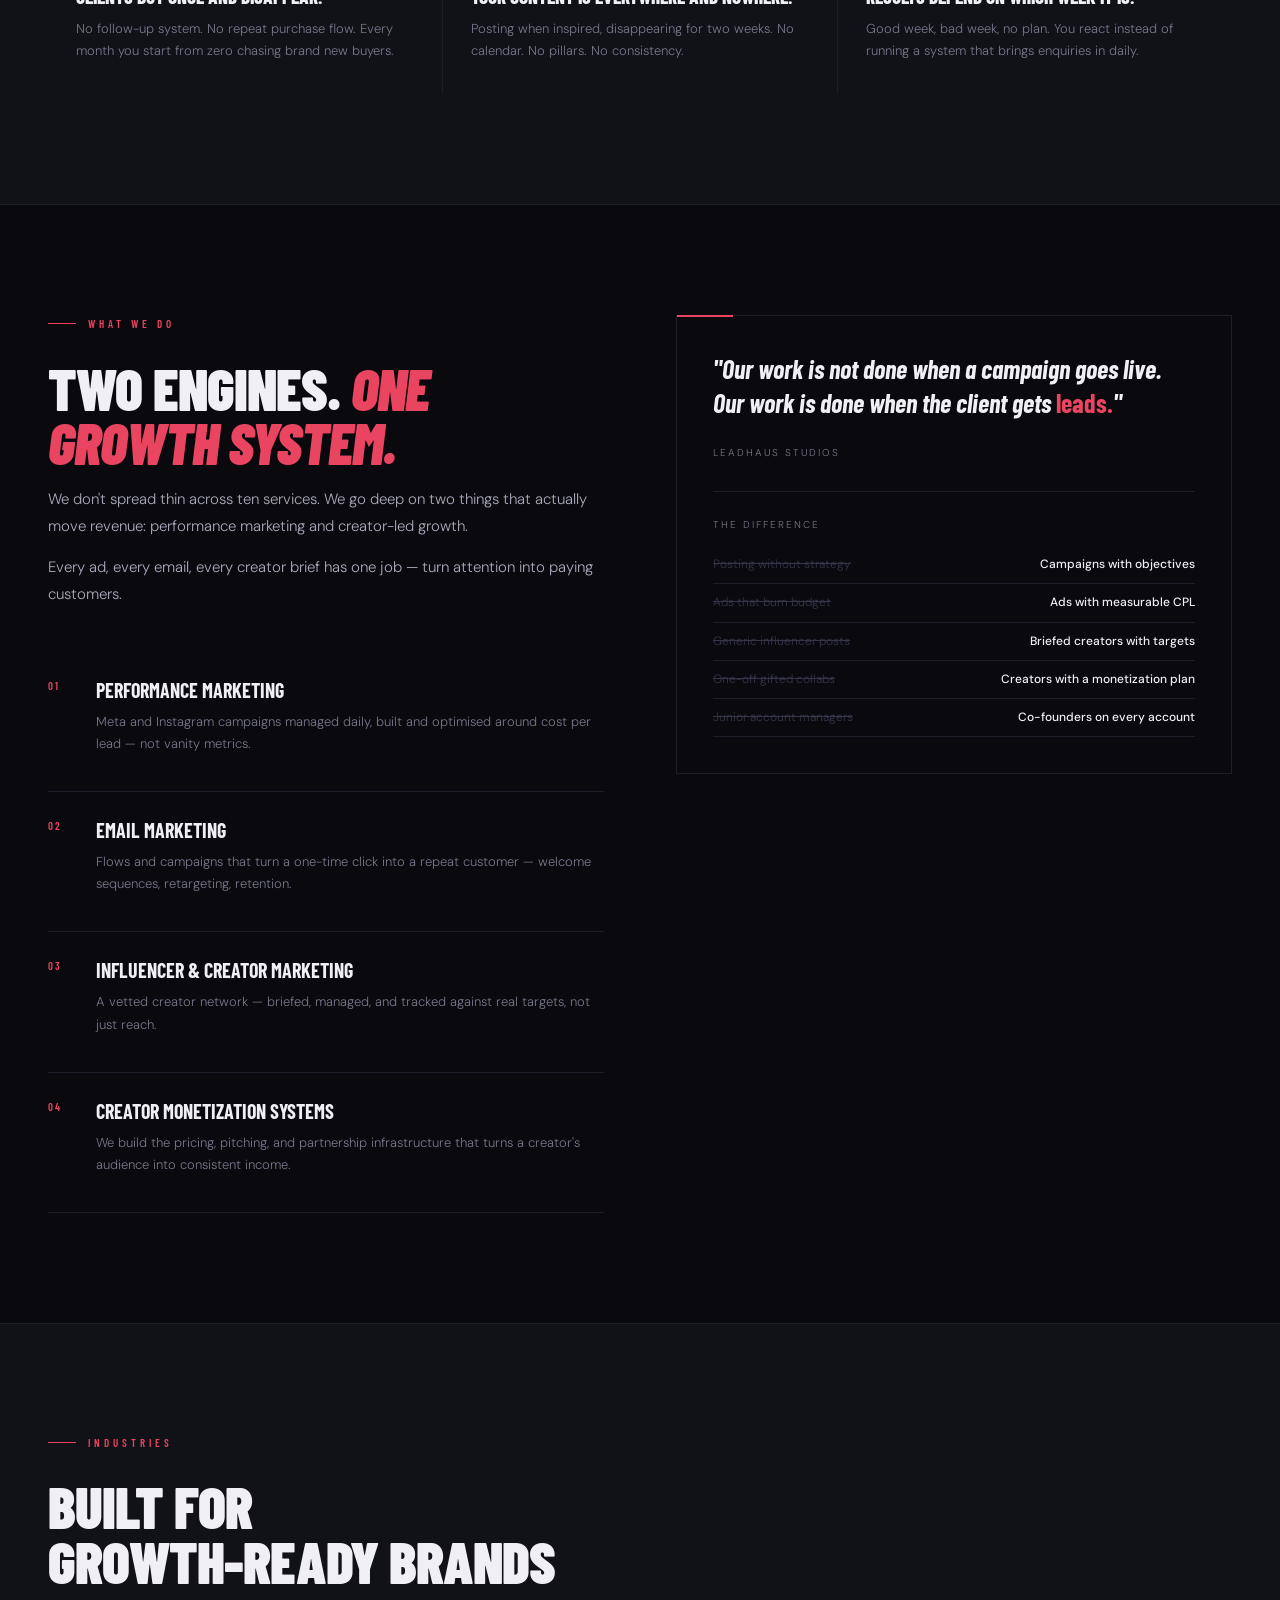
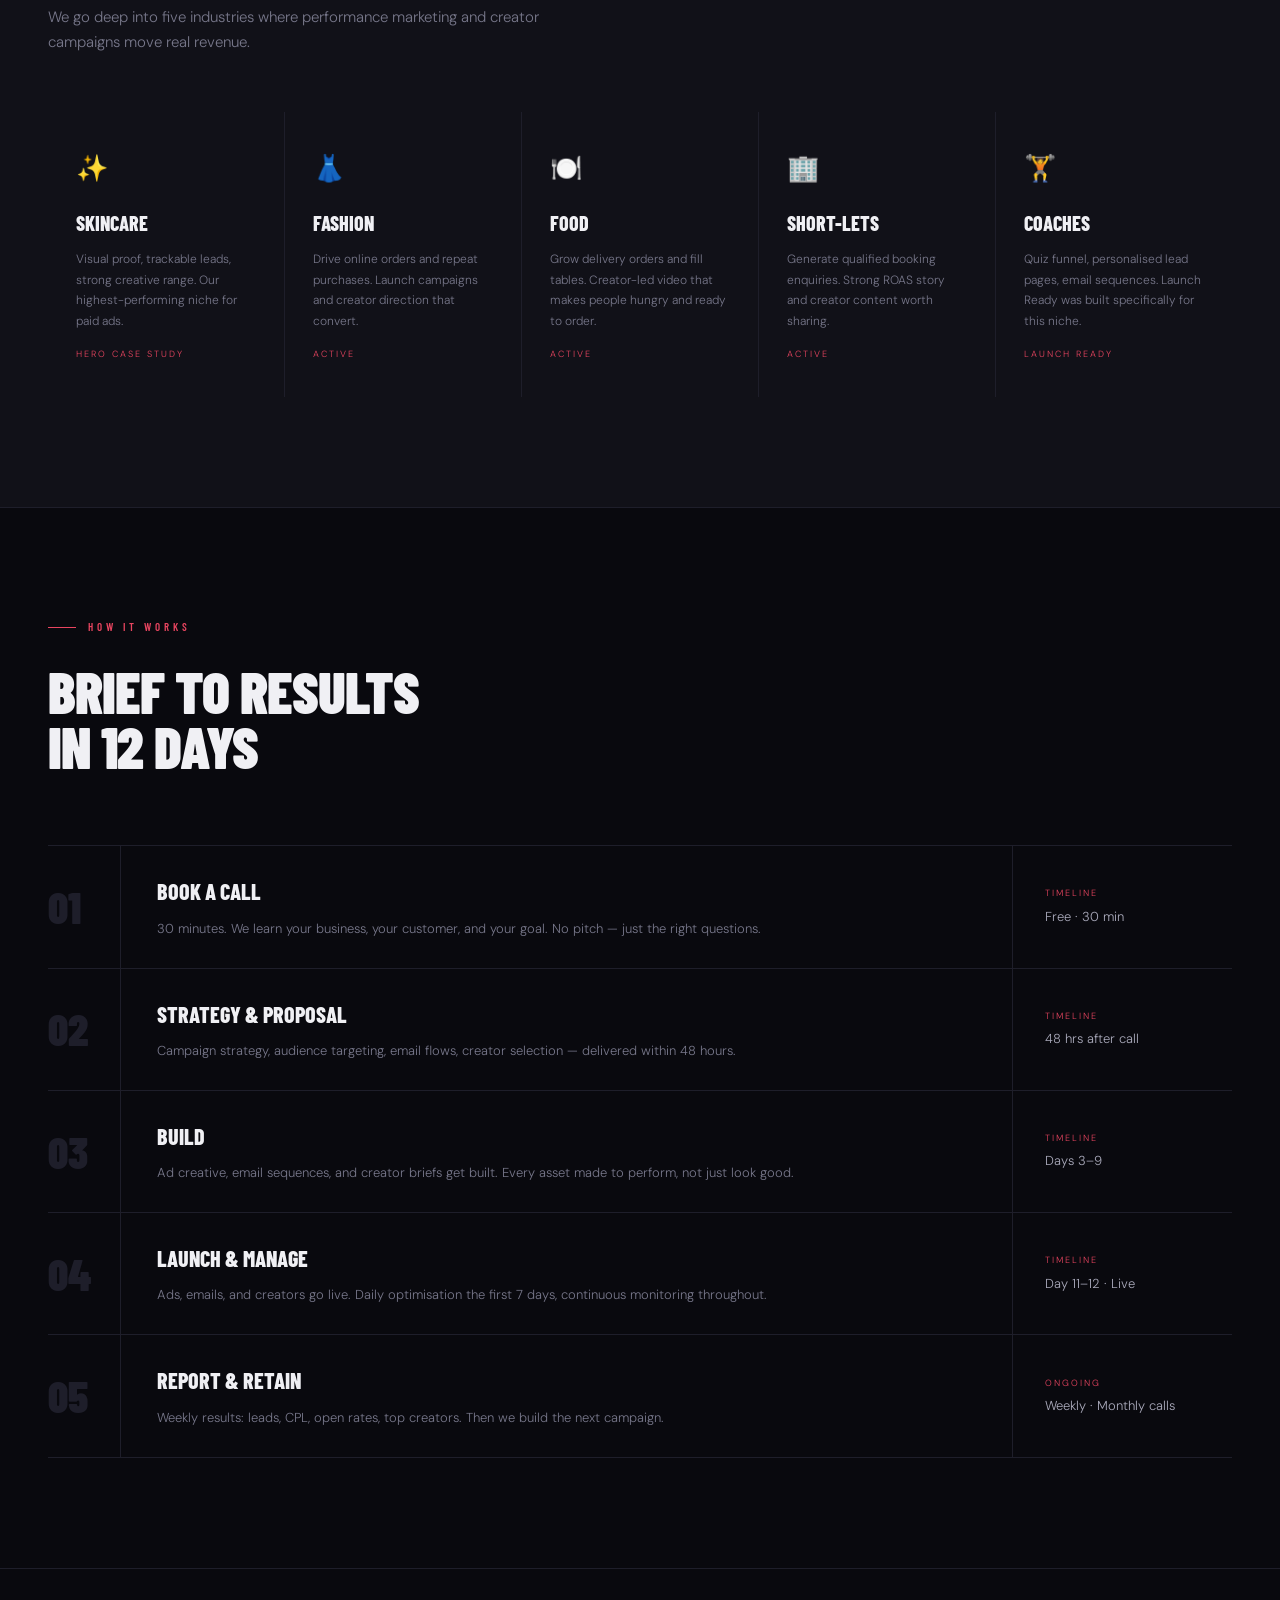
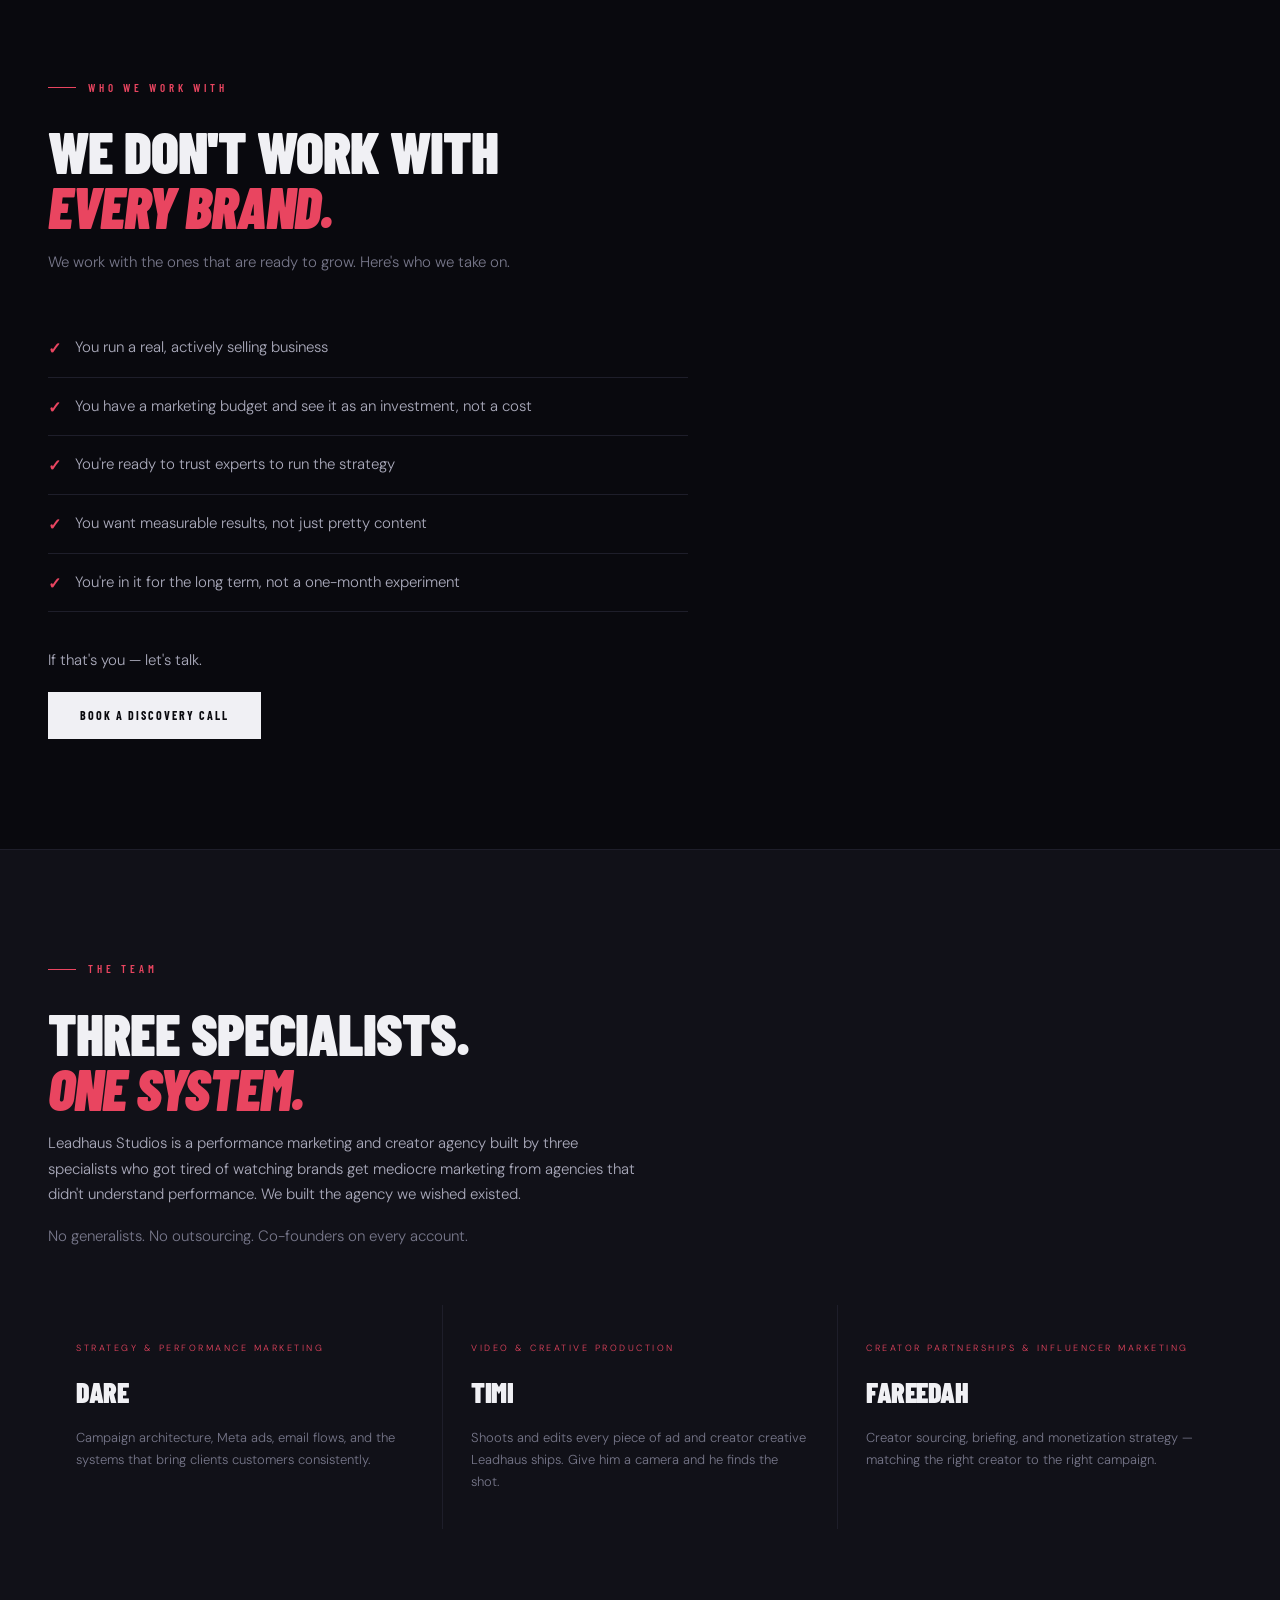
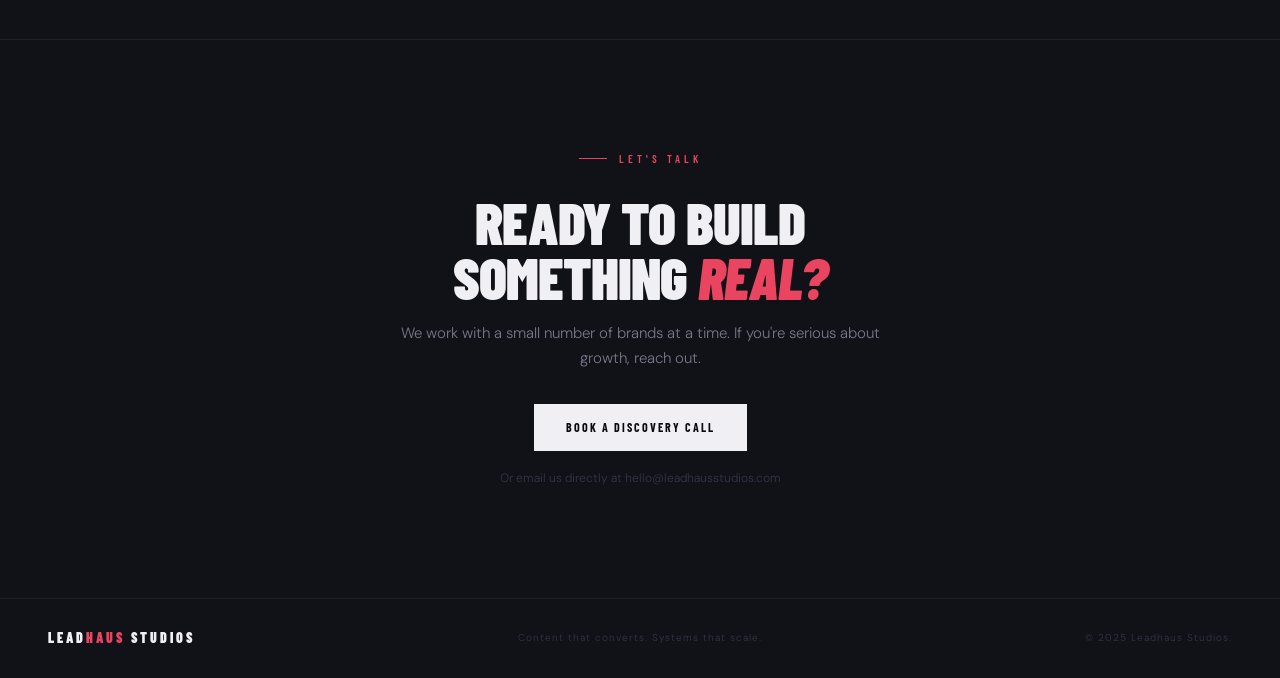
==== commit b51e48b7: "Update index.html" ====
--- a/index.html
+++ b/index.html
@@ -1,6 +1,15 @@
 <!DOCTYPE html>
 <html lang="en">
 <head>
+  <!-- Google tag (gtag.js) -->
+<script async src="https://www.googletagmanager.com/gtag/js?id=G-HMS3NSDQLC"></script>
+<script>
+  window.dataLayer = window.dataLayer || [];
+  function gtag(){dataLayer.push(arguments);}
+  gtag('js', new Date());
+
+  gtag('config', 'G-HMS3NSDQLC');
+</script>
 <meta charset="UTF-8"/>
 <meta name="viewport" content="width=device-width, initial-scale=1.0"/>
 <title>Leadhaus Studios — Performance Marketing & Creator Growth</title>
@@ -21,7 +30,7 @@
     <li><a href="creators.html">For Creators</a></li>
     <li><a href="contact.html">Contact</a></li>
   </ul>
-  <div class="nav-right"><a href="https://portal.leadhausstudios.com/login" class="nav-login">Client Login</a><a href="https://calendly.com/leadhaus/30min" target="_blank" class="nav-cta">Book a Call</a></div>
+  <div class="nav-right"><a href="https://calendly.com/leadhaus/30min" target="_blank" class="nav-cta">Book a Call</a></div>
   <button class="nav-burger" id="burger" aria-label="Menu">
     <span></span><span></span><span></span>
   </button>
@@ -32,7 +41,6 @@
   <li><a href="results.html">Results</a></li>
   <li><a href="creators.html">For Creators</a></li>
   <li><a href="contact.html">Contact</a></li>
-  <li><a href="https://portal.leadhausstudios.com/login">Client Login</a></li>
   <li><a href="https://calendly.com/leadhaus/30min" target="_blank">Book a Call</a></li>
 </ul>
 <main>
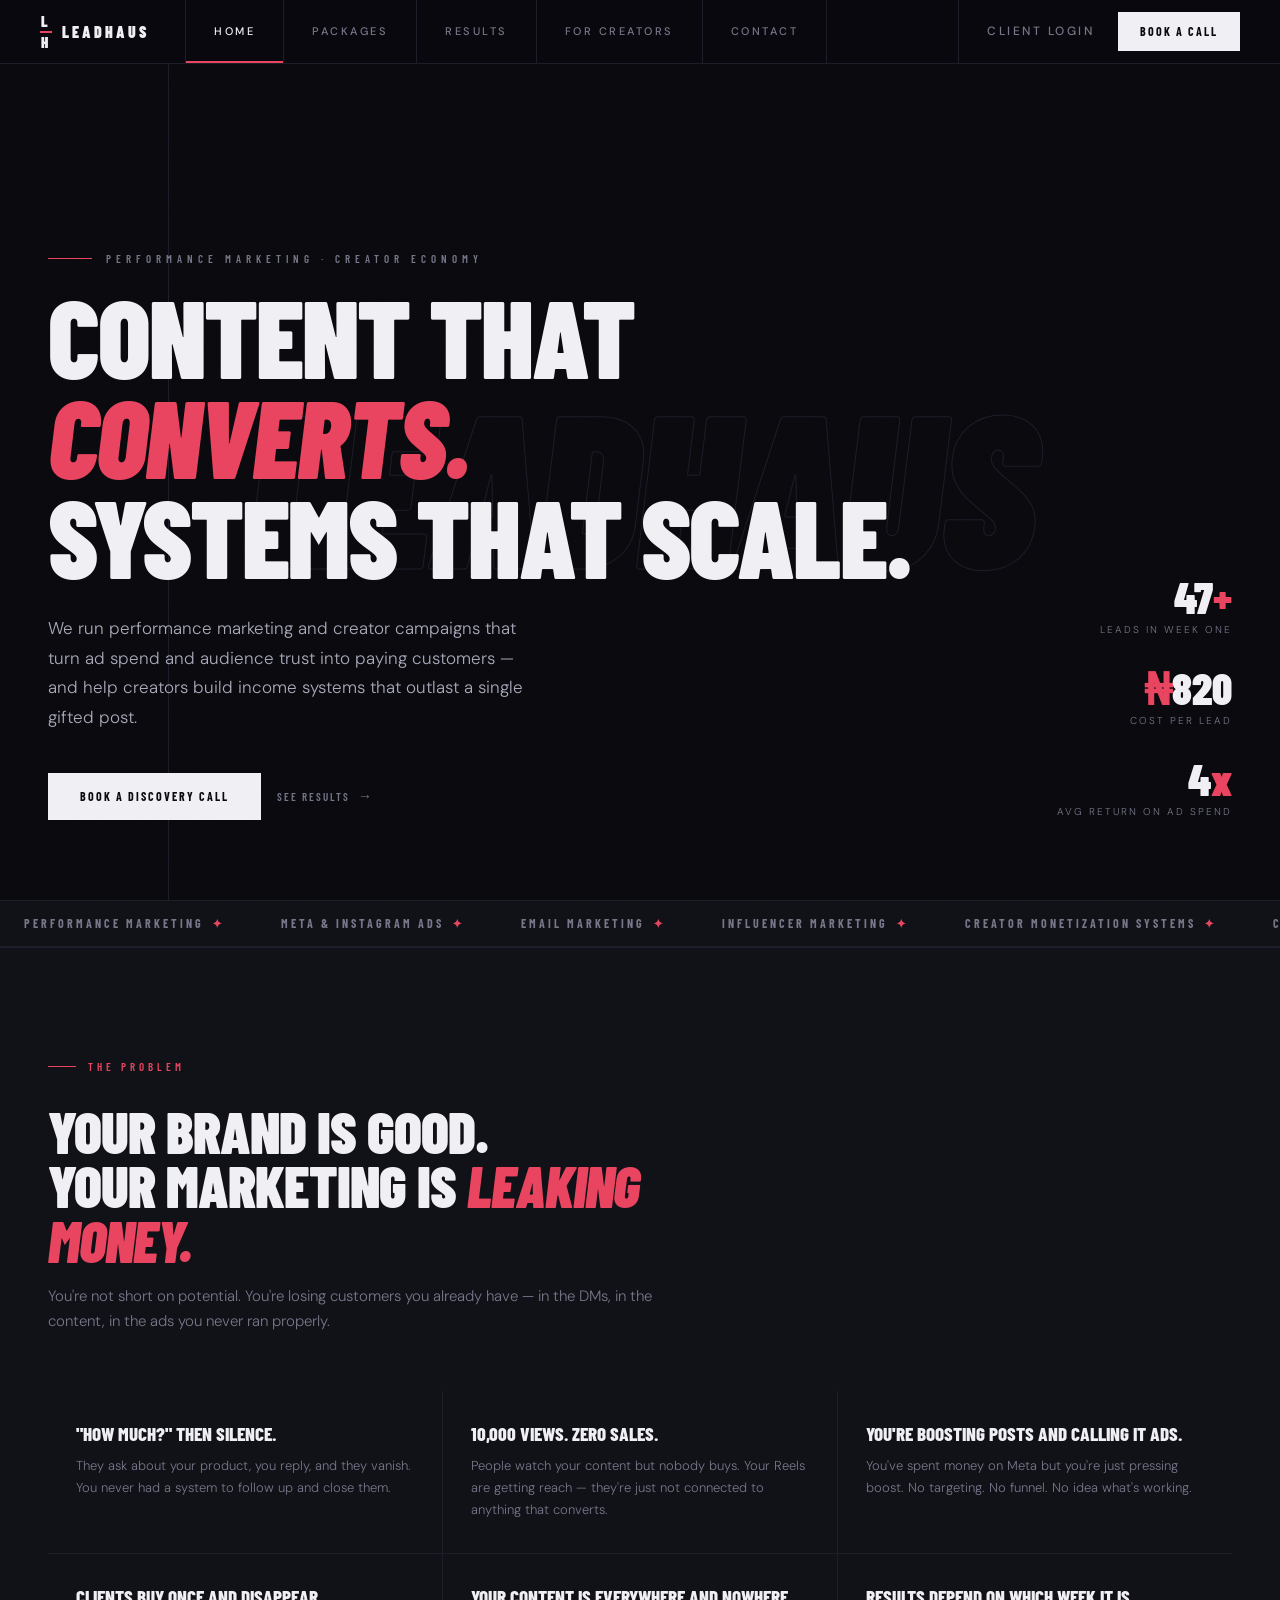
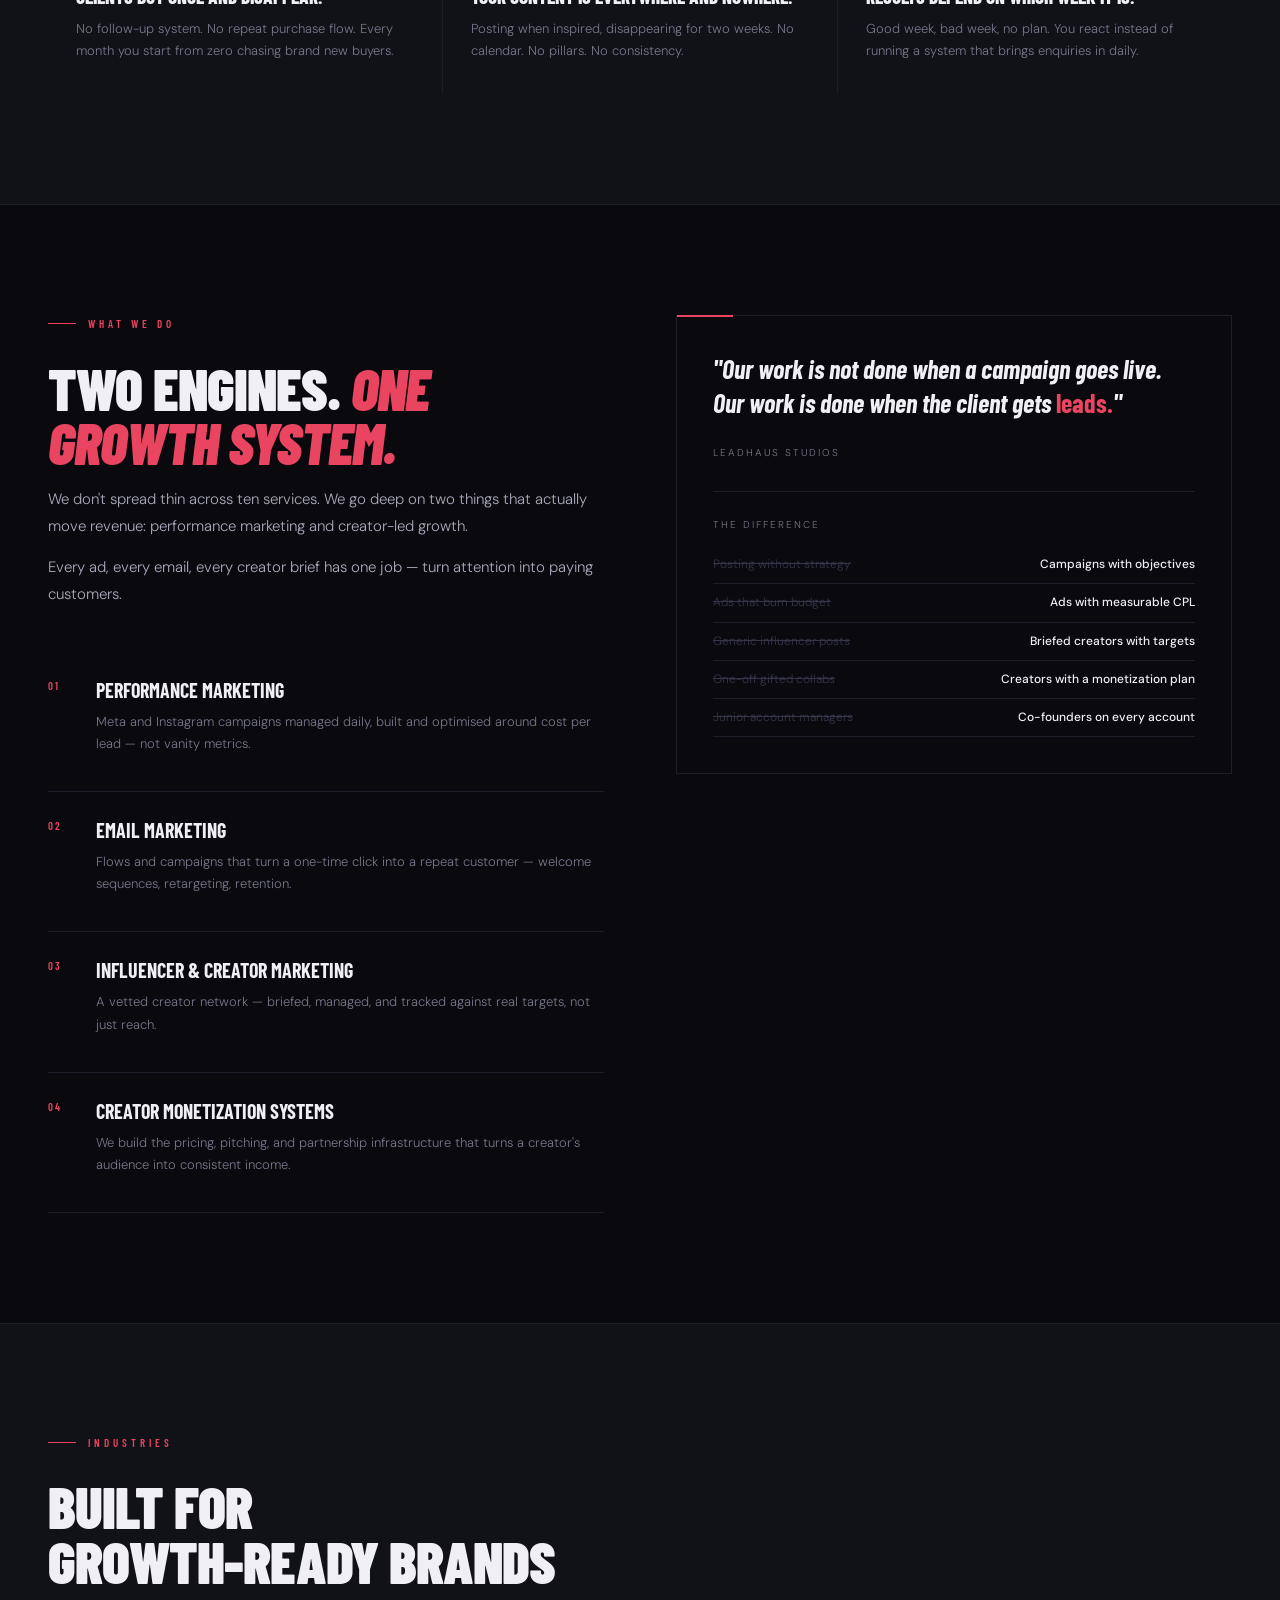
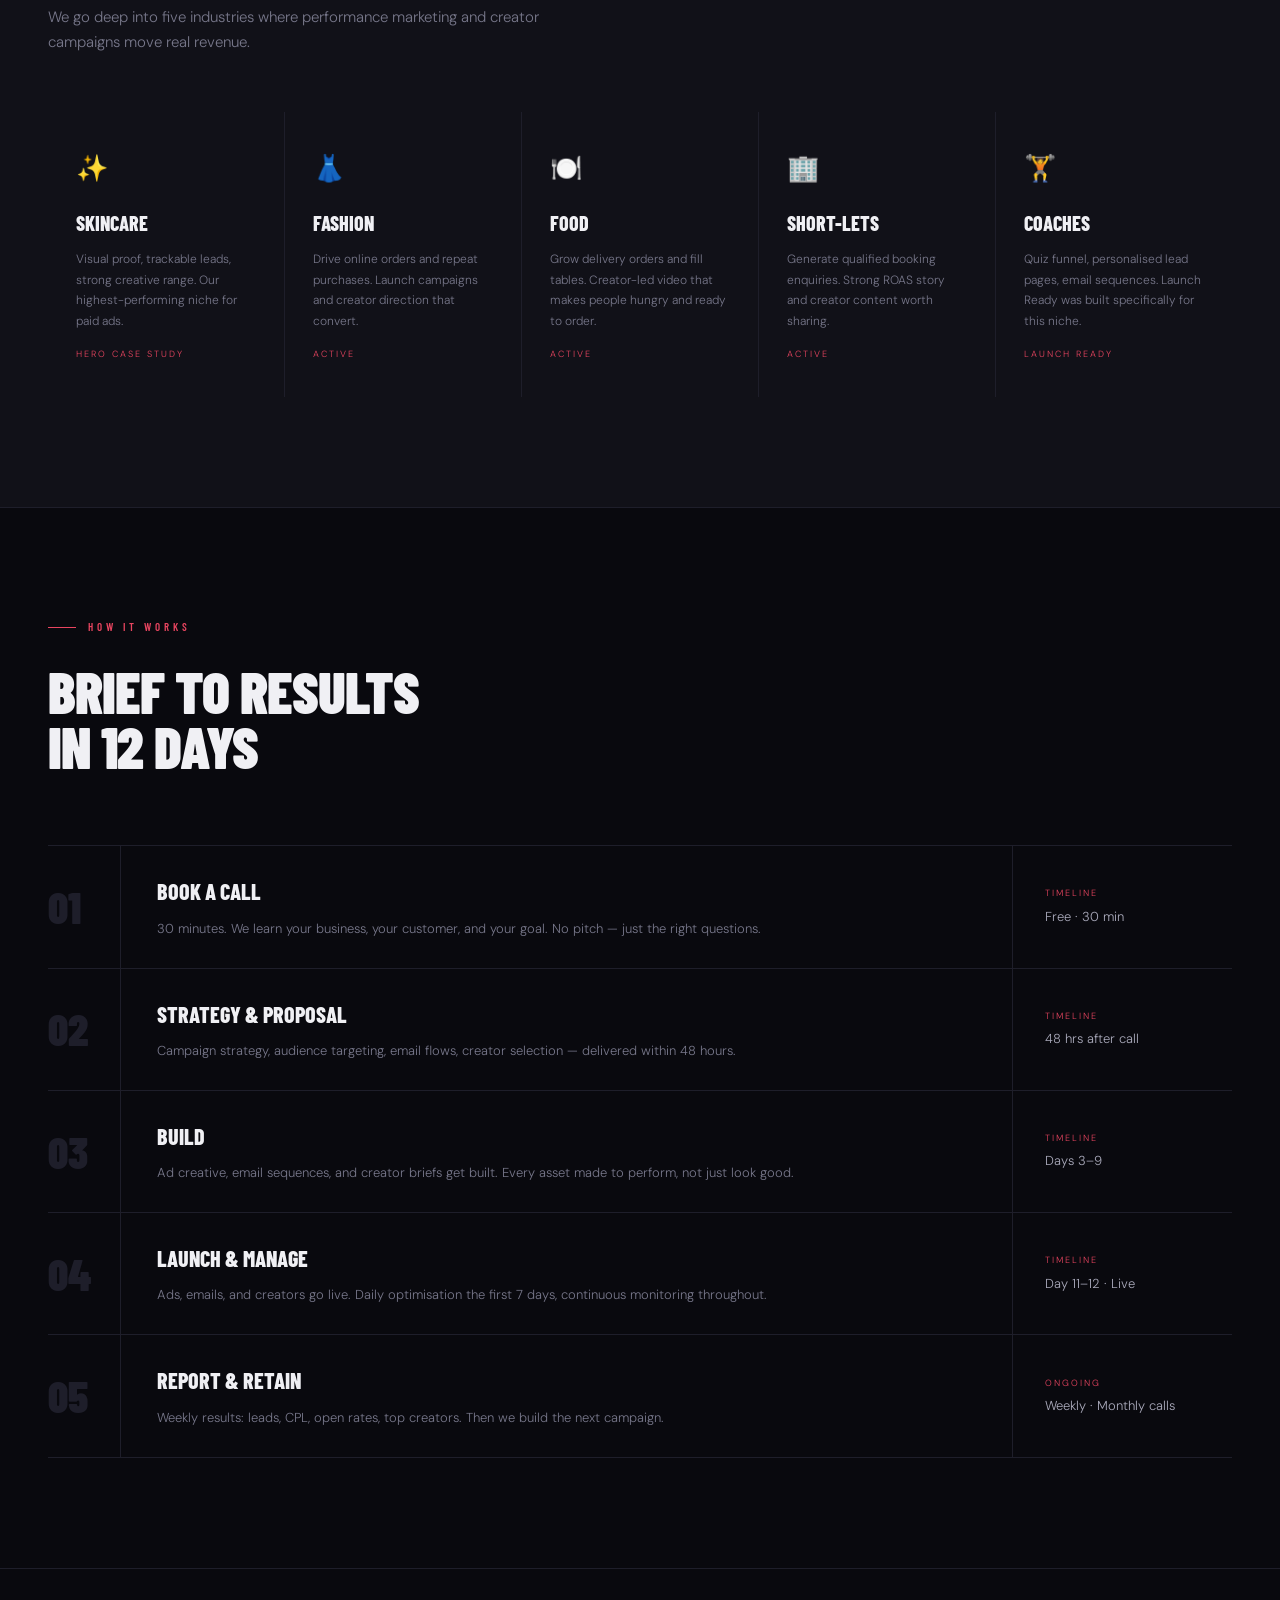
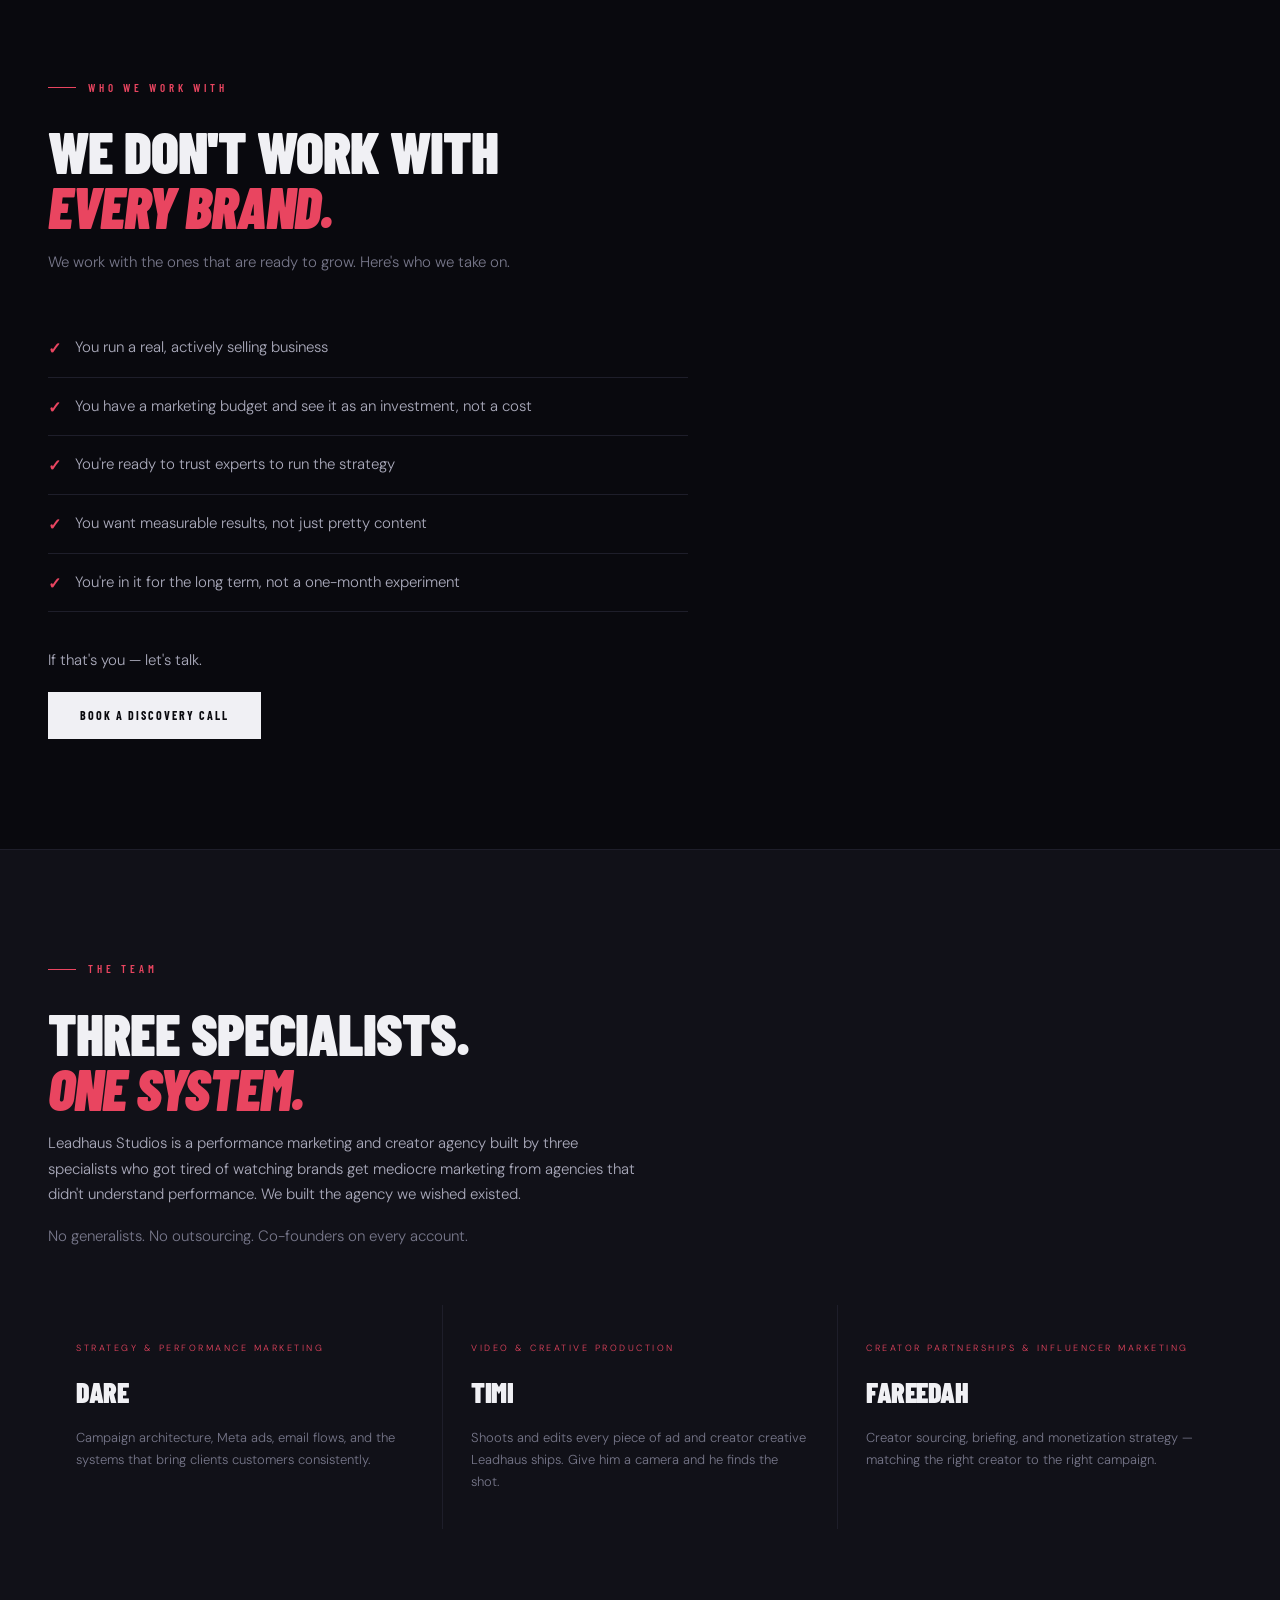
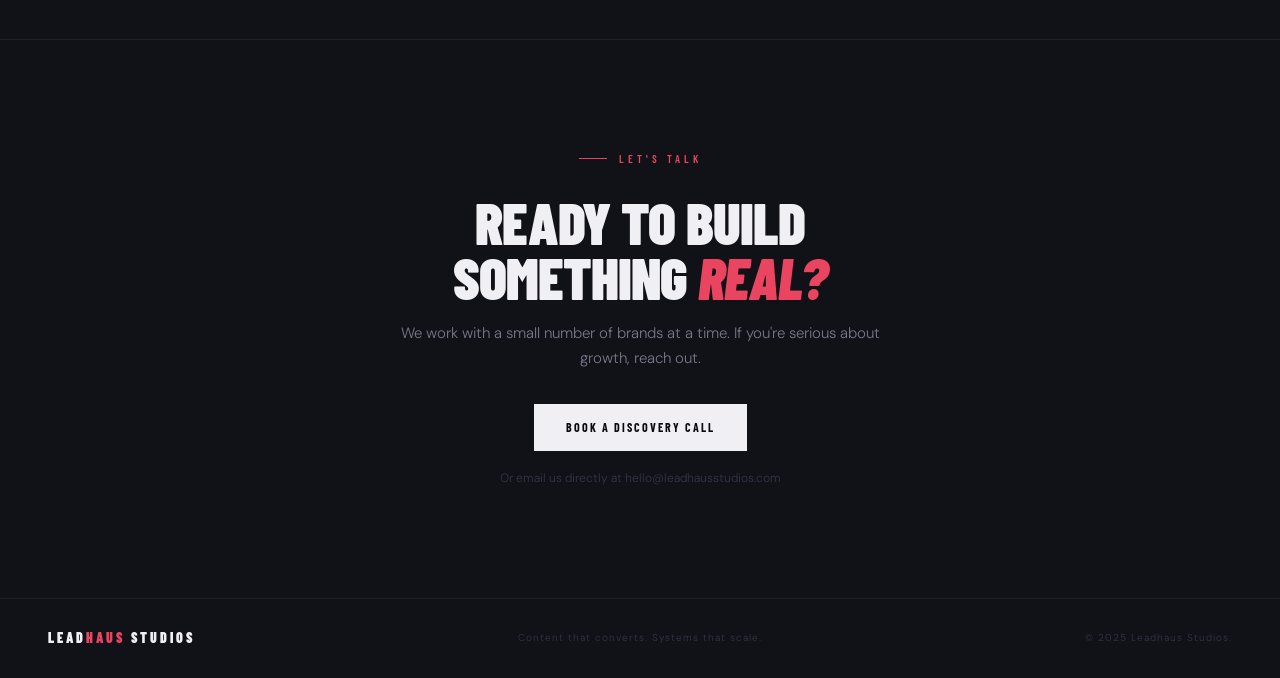
==== commit 9834a606: "Merge pull request #1 from Datdarey/client-portal-login Connect the site to the Leadhaus portal: Cli" ====
--- a/index.html
+++ b/index.html
@@ -30,7 +30,7 @@
     <li><a href="creators.html">For Creators</a></li>
     <li><a href="contact.html">Contact</a></li>
   </ul>
-  <div class="nav-right"><a href="https://calendly.com/leadhaus/30min" target="_blank" class="nav-cta">Book a Call</a></div>
+  <div class="nav-right"><a href="https://portal.leadhausstudios.com/login" class="nav-login">Client Login</a><a href="https://calendly.com/leadhaus/30min" target="_blank" class="nav-cta">Book a Call</a></div>
   <button class="nav-burger" id="burger" aria-label="Menu">
     <span></span><span></span><span></span>
   </button>
@@ -41,6 +41,7 @@
   <li><a href="results.html">Results</a></li>
   <li><a href="creators.html">For Creators</a></li>
   <li><a href="contact.html">Contact</a></li>
+  <li><a href="https://portal.leadhausstudios.com/login">Client Login</a></li>
   <li><a href="https://calendly.com/leadhaus/30min" target="_blank">Book a Call</a></li>
 </ul>
 <main>
